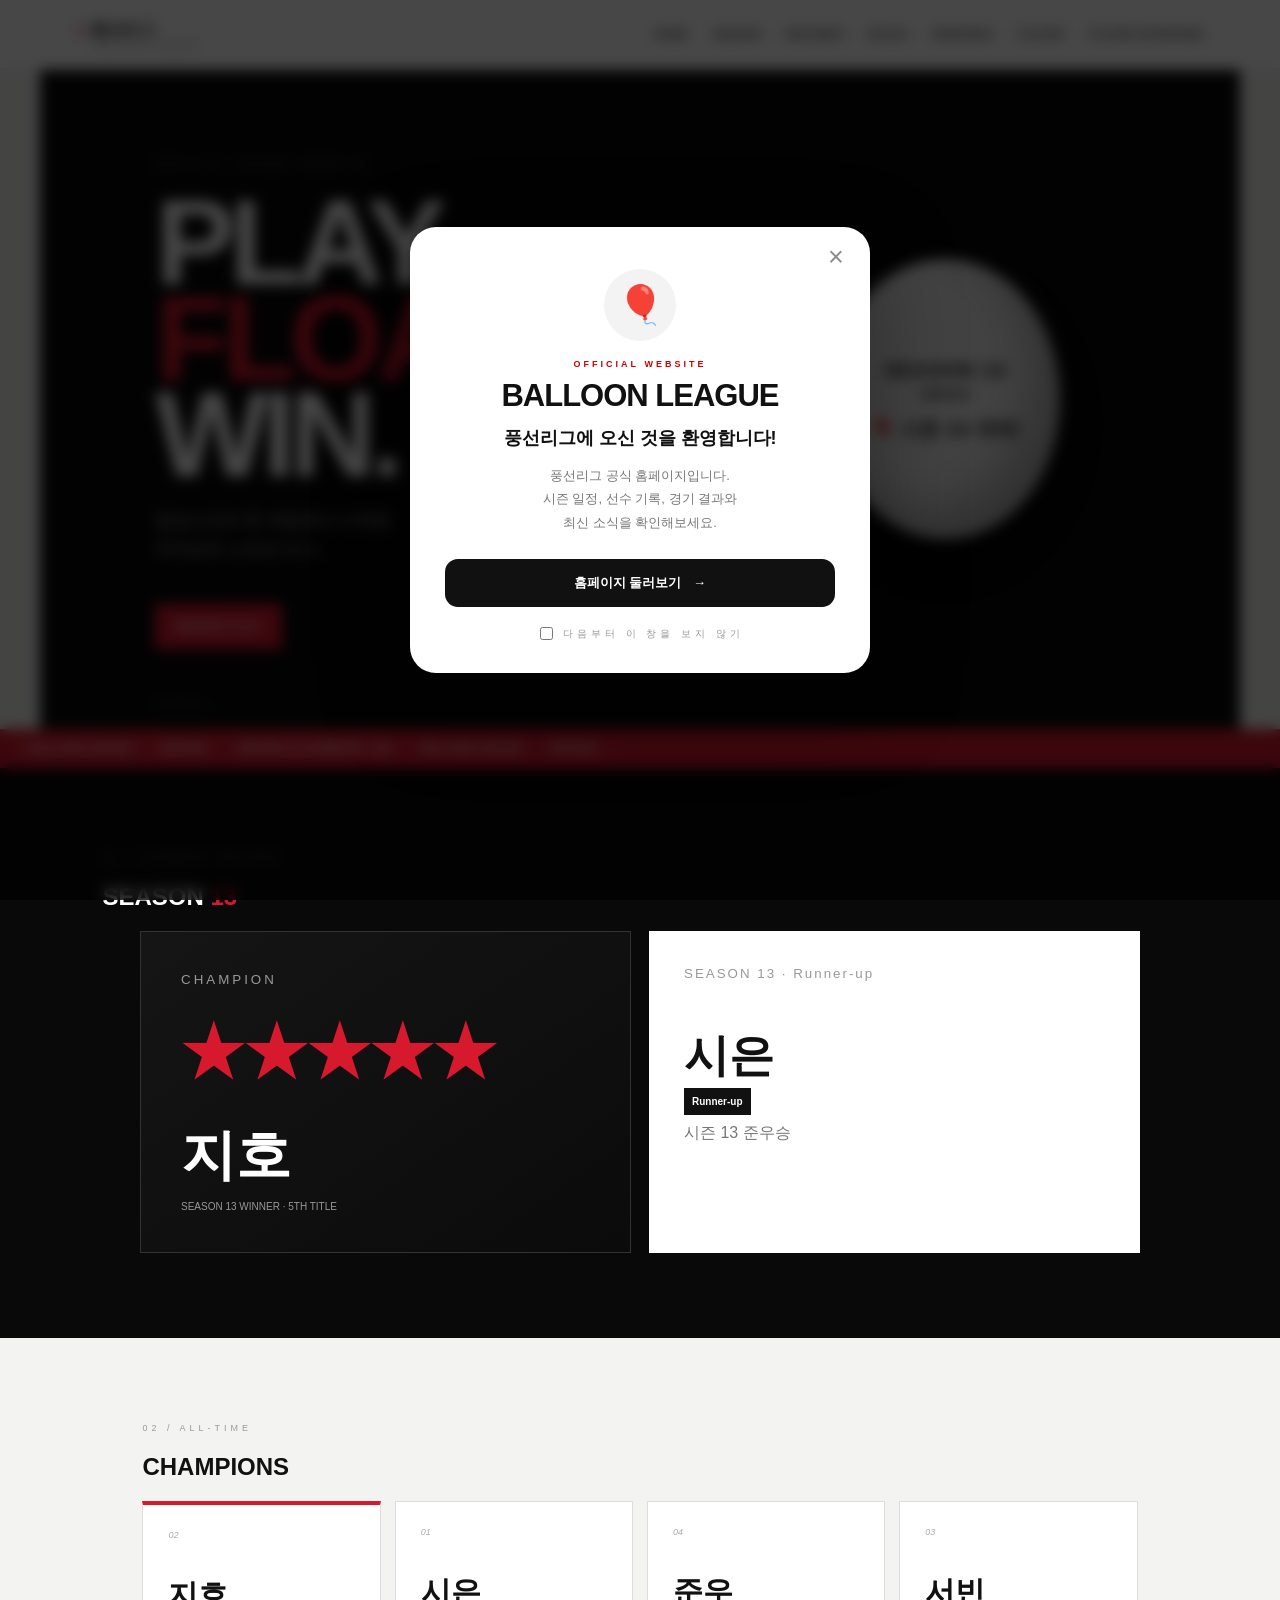
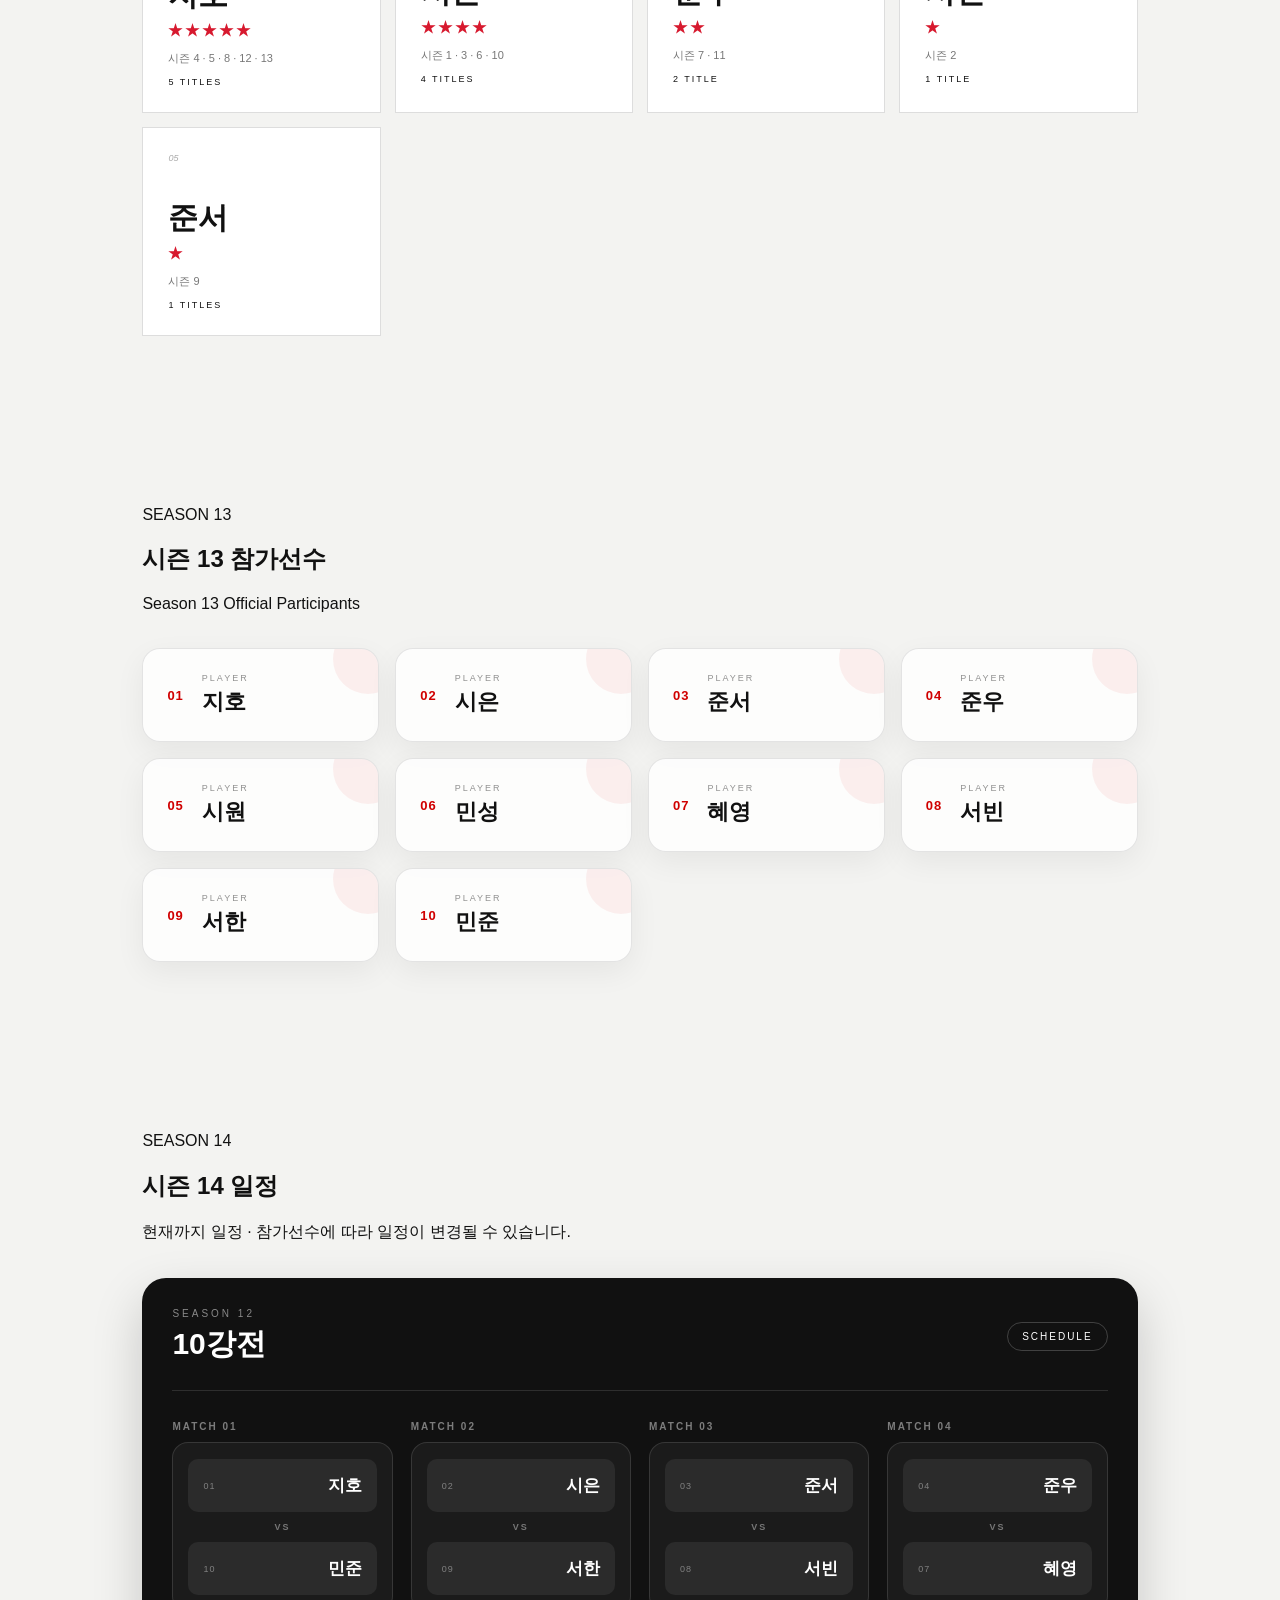
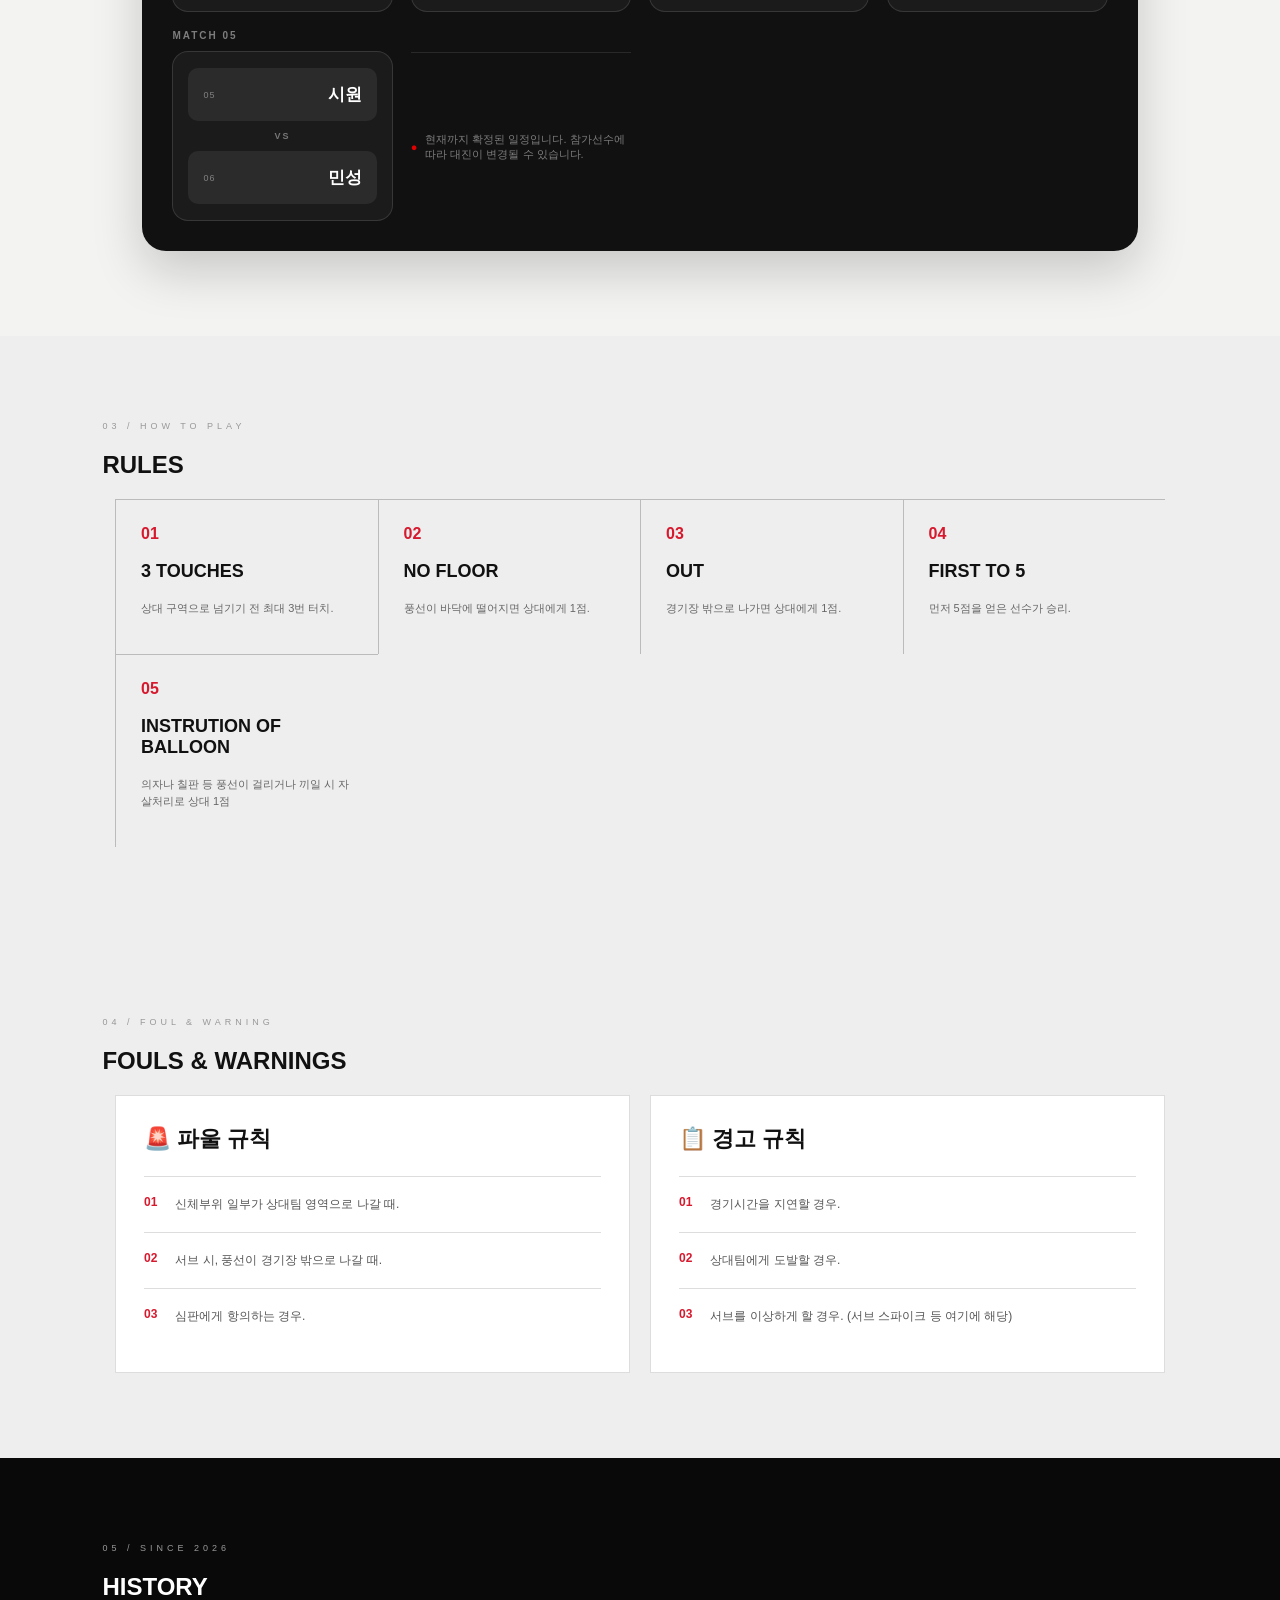
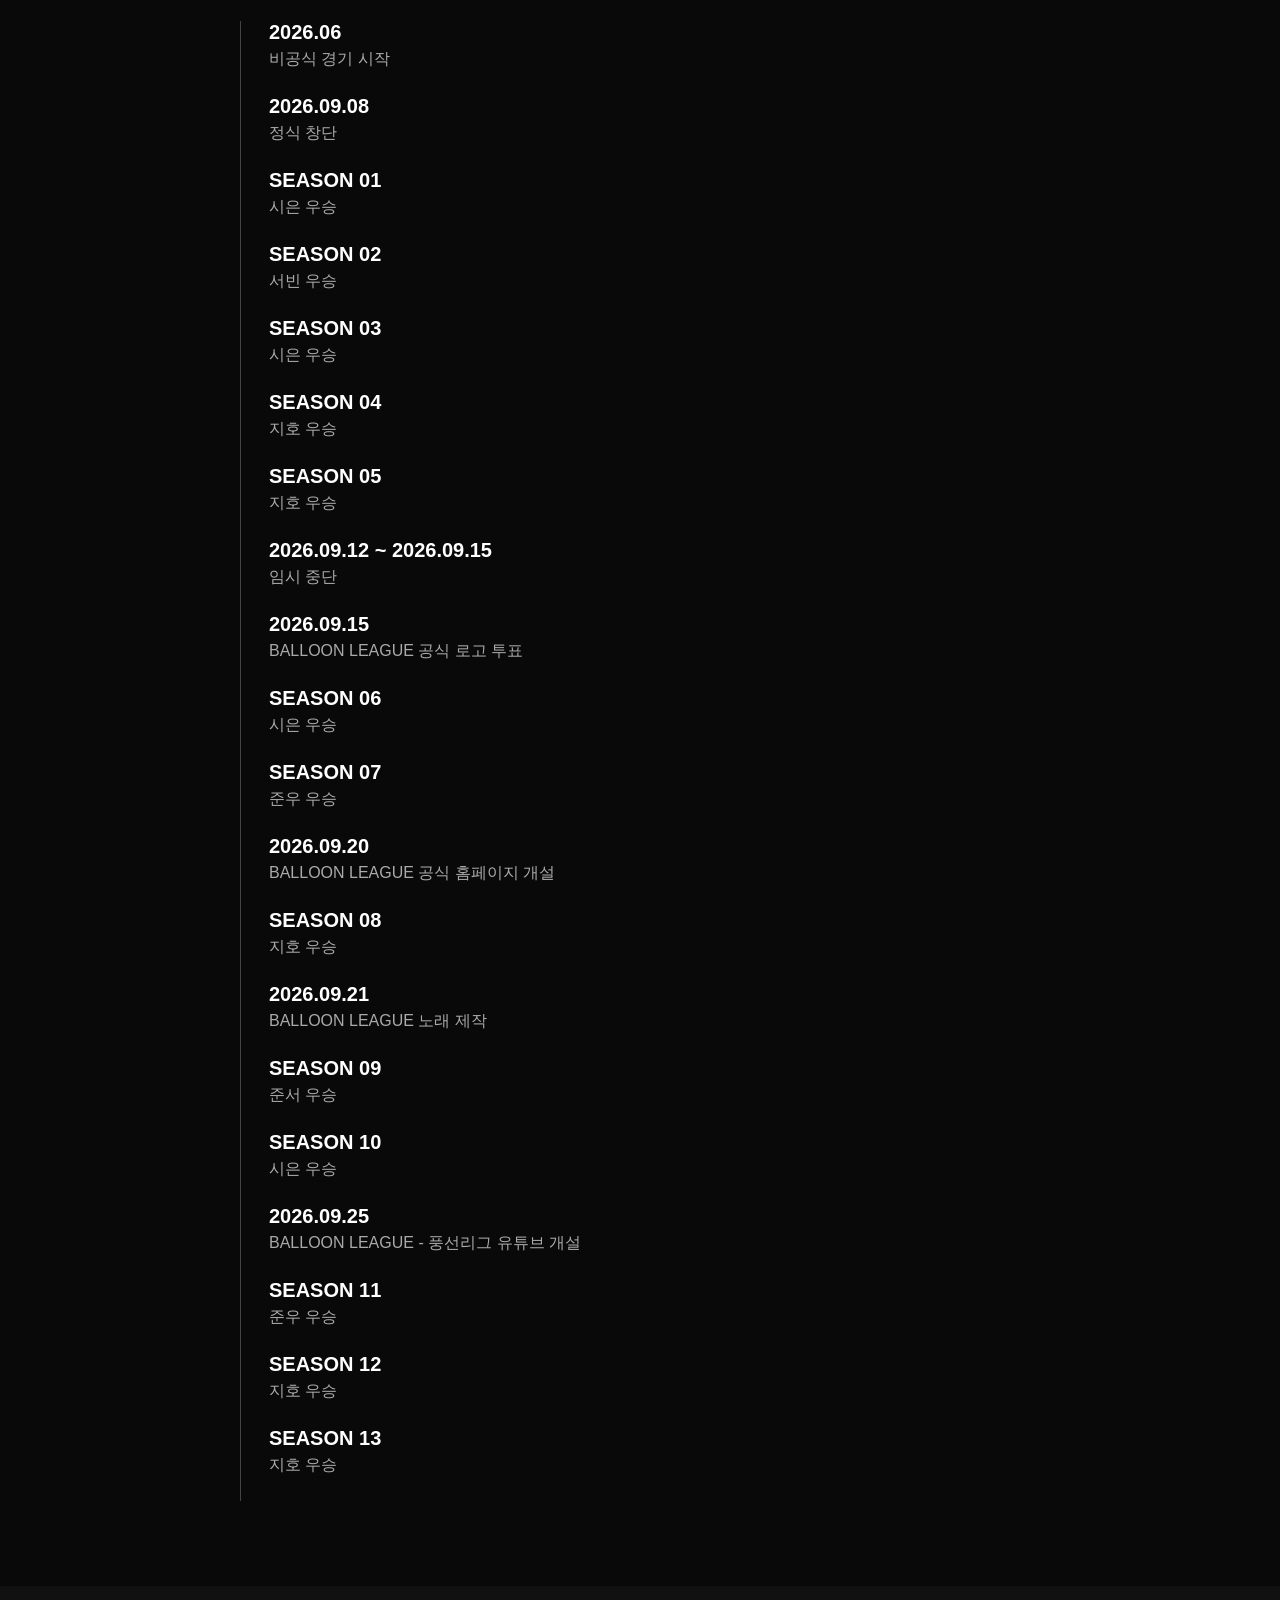
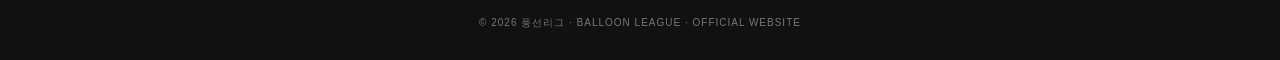
==== index.html @ 09ef3838 "Update index.html" ====
<head>
  <meta charset="UTF-8">
  <meta name="viewport" content="width=device-width, initial-scale=1.0">

  <meta name="naver-site-verification" content="e2d90608e07d0a82d29d5e76a262dde80e2beb39">

  <link rel="stylesheet" href="style.css">

  <title>풍선리그 | BALLOON LEAGUE</title>

  <style>/* =========================
   SEASON 12 COUNTDOWN
========================= */

.season8-main-balloon {
  display: flex;
  align-items: center;
  justify-content: center;
}

.season8-balloon-content {
  text-align: center;
  color: #111;
  line-height: 1.3;
  width: 100%;
  padding: 10px;
  box-sizing: border-box;
}

.season8-balloon-content strong {
  display: block;
  font-size: 20px;
  font-weight: 900;
  letter-spacing: 1px;
}

.season8-balloon-content span {
  display: block;
  font-size: 13px;
  font-weight: 700;
  margin-top: 4px;
}

#season8-countdown {
  margin-top: 12px;
  font-weight: 900;
  white-space: nowrap;
}

#season8-countdown b {
  font-size: 20px;
}

#season8-countdown small {
  font-size: 9px;
  margin-right: 3px;
}

.season8-main-balloon {
  width: 230px !important;
  height: 280px !important;
}

/* =========================
   HAMBURGER MENU
========================= */

#menu {
  display: block;
  border: none;
  background: none;
  font-size: 30px;
  cursor: pointer;
  z-index: 10001;
}

.mobile-menu {
  position: fixed;
  top: 0;
  right: -100%;
  width: 300px;
  height: 100vh;
  background: #111;
  color: #fff;
  z-index: 10000;
  padding: 80px 30px 30px;
  box-sizing: border-box;
  transition: right 0.35s ease;
  box-shadow: -10px 0 30px rgba(0,0,0,.25);
}

.mobile-menu.open {
  right: 0;
}

.mobile-menu a {
  display: block;
  color: white;
  text-decoration: none;
  font-size: 18px;
  font-weight: bold;
  padding: 18px 0;
  border-bottom: 1px solid #333;
}

#menuClose {
  position: absolute;
  top: 20px;
  right: 25px;
  border: none;
  background: none;
  color: white;
  font-size: 35px;
  cursor: pointer;
}

@media (min-width: 901px) {
  #menu {
    display: none;
  }

  .mobile-menu {
    display: none;
  }
}
</style>

</head>

<body>

<!-- BALLOON LEAGUE OFFICIAL INTRO MUSIC -->
<audio id="balloonIntroMusic" preload="auto">
  <source src="balloon-intro.mp3" type="audio/mpeg">
</audio>

<!-- INTRO -->
<div id="intro">
  <div class="introballoon">●</div>
  <b>풍선리그</b>
  <small>BALLOON LEAGUE</small>
  <i></i>
</div>


<!-- HEADER -->
<header>

  <a class="logo" href="#home">
    ● 풍선리그
    <small>BALLOON LEAGUE</small>
  </a>

  <nav>
    <a href="#home">HOME</a>
    <a href="#season">SEASON</a>
    <a href="#records">RECORDS</a>
    <a href="#rules">RULES</a>
    <a href="rankings.html">RANKINGS</a>
    <a href="player.html">PLAYER</a>
    <a href="interview.html">PLAYER INTERVIEW</a>
  </nav>

  <button id="menu" aria-label="메뉴 열기">☰</button>

</header>


<!-- HAMBURGER MENU -->
<div class="mobile-menu" id="mobileMenu">

  <button id="menuClose" aria-label="메뉴 닫기">×</button>

  <a href="#home">HOME</a>
  <a href="#season">SEASON 7</a>
  <a href="#records">RECORDS</a>

  <a href="rankings.html">🏆 역대 순위</a>
  <a href="player.html">PLAYER</a>
  <a href="interview.html">🎈 PLAYER INTERVIEW</a>
  <a href="#rules">RULES</a>
  <a href="#fouls">FOULS</a>
  <a href="#history">HISTORY</a>

</div>


<!-- HOME -->
<section id="home" class="hero">

  <div>

    <p>OFFICIAL LEAGUE WEBSITE</p>

    <h1>
      PLAY.<br>
      <em>FLOAT.</em><br>
      WIN.
    </h1>

    <h2>
      점심시간의 한 게임에서 시작된<br>
      우리만의 스포츠 리그.
    </h2>

    <a class="btn" href="#season">
      SEASON 13 보기
    </a>

  </div>


  <!-- 기존 풍선에 시즌 11 카운트다운 삽입 -->
  <div class="balloon season8-main-balloon">

    <div class="season8-balloon-content">

      <strong>SEASON 14</strong>

      <span>개막까지</span>

      <div id="season8-countdown">

        <b id="days">00</b>
        <small>일</small>

        <b id="hours">00</b>
        <small>시간</small>

        <b id="minutes">00</b>
        <small>분</small>

        <b id="seconds">00</b>
        <small>초</small>

      </div>

    </div>

  </div>


  <span class="scroll">
    SCROLL ↓
  </span>

</section>


<!-- TICKER -->
<div class="ticker">

  🎈 BALLOON LEAGUE　•　OFFICIAL　•　
  SEASON 13 CHAMPION: 지호　•　
  BALLOON LEAGUE　•　OFFICIAL　•

</div>


<!-- SEASON 13 -->
<section id="season" class="dark">

  <label>01 / CURRENT SEASON</label>

  <h2>
    SEASON <em>13</em>
  </h2>

  <div class="season">

    <div class="champ">

      <small>CHAMPION</small>

      <strong>★★★★★</strong>

      <b>지호</b>

      <span>
        SEASON 13 WINNER · 5TH TITLE
      </span>

    </div>


    <div class="match">

      <small>
        SEASON 13 · Runner-up
      </small>

      <b>시은</b>

      <strong>Runner-up</strong>

      <p>
        시즌 13 준우승
      </p>

    </div>

  </div>

</section>


<!-- RECORDS -->
<section id="records">

  <label>02 / ALL-TIME</label>

  <h2>CHAMPIONS</h2>

  <div class="cards">

  <article class="new">

      <i>02</i>

      <b>지호</b>

      <strong>★★★★★</strong>

      <p>
        시즌 4 · 5 · 8 · 12 · 13
      </p>

      <small>
        5 TITLES
      </small>

    </article>
    
    
    <article>

      <i>01</i>

      <b>시은</b>

      <strong>★★★★</strong>

      <p>
        시즌 1 · 3 · 6 · 10
      </p>

      <small>
        4 TITLES
      </small>

    </article>


    
    <article>

      <i>04</i>

      <b>준우</b>

      <strong>★★</strong>

      <p>
        시즌 7 · 11
      </p>

      <small>
        2 TITLE
      </small>

    </article>


    <article>

      <i>03</i>

      <b>서빈</b>

      <strong>★</strong>

      <p>
        시즌 2
      </p>

      <small>
        1 TITLE
      </small>

    </article>
    

    <article>

      <i>05</i>

      <b>준서</b>

      <strong>★</strong>

      <p>
        시즌 9
      </p>

      <small>
        1 TITLES
      </small>

    </article>     

  </div>

</section>


<!-- SEASON 13 PLAYERS -->
<section id="season8-players" class="section">

  <div class="section-head">

    <span>SEASON 13</span>

    <h2>
      시즌 13 참가선수
    </h2>

    <p>
      Season 13 Official Participants
    </p>

  </div>


  <div class="s7-player-grid">

    <div class="s7-player-card">
      <span>01</span>
      <div>
        <small>PLAYER</small>
        <strong>지호</strong>
      </div>
    </div>


    <div class="s7-player-card">
      <span>02</span>
      <div>
        <small>PLAYER</small>
        <strong>시은</strong>
      </div>
    </div>


    <div class="s7-player-card">
      <span>03</span>
      <div>
        <small>PLAYER</small>
        <strong>준서</strong>
      </div>
    </div>


    <div class="s7-player-card">
      <span>04</span>
      <div>
        <small>PLAYER</small>
        <strong>준우</strong>
      </div>
    </div>


    <div class="s7-player-card">
      <span>05</span>
      <div>
        <small>PLAYER</small>
        <strong>시원</strong>
      </div>
    </div>


    <div class="s7-player-card">
      <span>06</span>
      <div>
        <small>PLAYER</small>
        <strong>민성</strong>
      </div>
    </div>


    <div class="s7-player-card">
      <span>07</span>
      <div>
        <small>PLAYER</small>
        <strong>혜영</strong>
      </div>
    </div>


    <div class="s7-player-card">
      <span>08</span>
      <div>
        <small>PLAYER</small>
        <strong>서빈</strong>
      </div>
    </div>


       <div class="s7-player-card">
      <span>09</span>
      <div>
        <small>PLAYER</small>
        <strong>서한</strong>
      </div>
    </div> 


    <div class="s7-player-card">
      <span>10</span>
      <div>
        <small>PLAYER</small>
        <strong>민준</strong>
      </div>
    </div>


    
  </div>

</section>


<!-- SEASON 14 -->
<section id="season13" class="section season8-section">

  <div class="section-head">

    <span>SEASON 14</span>

    <h2>
      시즌 14 일정
    </h2>

    <p>
      현재까지 일정 · 참가선수에 따라 일정이 변경될 수 있습니다.
    </p>

  </div>


  <div class="tournament-box">

    <div class="tournament-header">

      <div>

        <small>SEASON 12</small>

        <h3>
          10강전
        </h3>

      </div>

      <div class="tournament-status">
        SCHEDULE
      </div>

    </div>


    <div class="bracket">


      <!-- MATCH 01 -->
      <div class="bracket-column">

        <div class="bracket-label">
          MATCH 01
        </div>

        <div class="bracket-match">

          <div class="bracket-player">
            <span>01</span>
            <strong>지호</strong>
          </div>

          <div class="bracket-vs">
            VS
          </div>

          <div class="bracket-player">
            <span>10</span>
            <strong>민준</strong>
          </div>

        </div>

      </div>


      <!-- MATCH 02 -->
      <div class="bracket-column">

        <div class="bracket-label">
          MATCH 02
        </div>

        <div class="bracket-match">

          <div class="bracket-player">
            <span>02</span>
            <strong>시은</strong>
          </div>

          <div class="bracket-vs">
            VS
          </div>

          <div class="bracket-player">
            <span>09</span>
            <strong>서한</strong>
          </div>

        </div>

      </div>


      <!-- MATCH 03 -->
      <div class="bracket-column">

        <div class="bracket-label">
          MATCH 03
        </div>

        <div class="bracket-match">

          <div class="bracket-player">
            <span>03</span>
            <strong>준서</strong>
          </div>

          <div class="bracket-vs">
            VS
          </div>

          <div class="bracket-player">
            <span>08</span></span>
            <strong>서빈</strong>
          </div>

        </div>

      </div>


      <!-- MATCH 04 -->
      <div class="bracket-column">

        <div class="bracket-label">
          MATCH 04
        </div>

        <div class="bracket-match">

          <div class="bracket-player">
            <span>04</span>
            <strong>준우</strong>
          </div>

          <div class="bracket-vs">
            VS
          </div>

          <div class="bracket-player">
            <span>07</span>
            <strong>혜영</strong>
          </div>

        </div>

      </div>

            <!-- MATCH 05 -->
      <div class="bracket-column">

        <div class="bracket-label">
          MATCH 05
        </div>

        <div class="bracket-match">

          <div class="bracket-player">
            <span>05</span>
            <strong>시원</strong>
          </div>

          <div class="bracket-vs">
            VS
          </div>

          <div class="bracket-player">
            <span>06</span>
            <strong>민성</strong>
          </div>

        </div>

      </div>


     

      <div class="schedule-note">

        <span>●</span>

        현재까지 확정된 일정입니다.
        참가선수에 따라 대진이 변경될 수 있습니다.

      </div>

    </div>

  </div>

</section>


<!-- RULES -->
<section id="rules" class="rules">

  <label>
    03 / HOW TO PLAY
  </label>

  <h2>
    RULES
  </h2>


  <div class="rulegrid">


    <article>

      <b>01</b>

      <h3>
        3 TOUCHES
      </h3>

      <p>
        상대 구역으로 넘기기 전 최대 3번 터치.
      </p>

    </article>


    <article>

      <b>02</b>

      <h3>
        NO FLOOR
      </h3>

      <p>
        풍선이 바닥에 떨어지면 상대에게 1점.
      </p>

    </article>


    <article>

      <b>03</b>

      <h3>
        OUT
      </h3>

      <p>
        경기장 밖으로 나가면 상대에게 1점.
      </p>

    </article>


    <article>

      <b>04</b>

      <h3>
        FIRST TO 5
      </h3>

      <p>
        먼저 5점을 얻은 선수가 승리.
      </p>

    </article>


    <article>

      <b>05</b>

      <h3>
        INSTRUTION OF BALLOON
      </h3>

      <p>
        의자나 칠판 등 풍선이 걸리거나 끼일 시 자살처리로 상대 1점 
      </p>

    </article>
    
  </div>

</section>


<!-- FOULS -->
<section id="fouls" class="rules">

  <label>
    04 / FOUL & WARNING
  </label>

  <h2>
    FOULS & WARNINGS
  </h2>


  <div class="fwgrid">


    <div>

      <h3>
        🚨 파울 규칙
      </h3>


      <article>

        <b>01</b>

        <p>
          신체부위 일부가 상대팀 영역으로 나갈 때.
        </p>

      </article>


      <article>

        <b>02</b>

        <p>
          서브 시, 풍선이 경기장 밖으로 나갈 때.
        </p>

      </article>


      <article>

        <b>03</b>

        <p>
          심판에게 항의하는 경우.
        </p>

      </article>

    </div>


    <div>

      <h3>
        📋 경고 규칙
      </h3>


      <article>

        <b>01</b>

        <p>
          경기시간을 지연할 경우.
        </p>

      </article>


      <article>

        <b>02</b>

        <p>
          상대팀에게 도발할 경우.
        </p>

      </article>


      <article>

        <b>03</b>

        <p>
          서브를 이상하게 할 경우.
          (서브 스파이크 등 여기에 해당)
        </p>

      </article>

    </div>

  </div>

</section>


<!-- HISTORY -->
<section id="history" class="dark">

  <label>
    05 / SINCE 2026
  </label>

  <h2>
    HISTORY
  </h2>


  <div class="timeline">


    <p>
      <b>2026.06</b>
      비공식 경기 시작
    </p>


    <p>
      <b>2026.09.08</b>
      정식 창단
    </p>


    <p>
      <b>SEASON 01</b>
      시은 우승
    </p>


    <p>
      <b>SEASON 02</b>
      서빈 우승
    </p>


    <p>
      <b>SEASON 03</b>
      시은 우승
    </p>


    <p>
      <b>SEASON 04</b>
      지호 우승
    </p>


    <p>
      <b>SEASON 05</b>
      지호 우승
    </p>


    <p>
      <b>2026.09.12 ~ 2026.09.15</b>
      임시 중단
    </p>


    <p>
      <b>2026.09.15</b>
      BALLOON LEAGUE 공식 로고 투표
    </p>

    <p>
      <b>SEASON 06</b>
      시은 우승
    </p>


    <p>
      <b>SEASON 07</b>
      준우 우승
    </p>


    <p>
      <b>2026.09.20</b>
      BALLOON LEAGUE 공식 홈페이지 개설
    </p>


    <p>
      <b>SEASON 08</b>
      지호 우승
    </p>


    <p>
      <b>2026.09.21</b>
      BALLOON LEAGUE 노래 제작
    </p>


    <p>
      <b>SEASON 09</b>
      준서 우승
    </p>


    <p>
      <b>SEASON 10</b>
      시은 우승
    </p>

    
    <p>
      <b>2026.09.25</b>
      BALLOON LEAGUE - 풍선리그 유튜브 개설
    </p>

    
    <p>
      <b>SEASON 11</b>
      준우 우승
    </p>

    
    <p>
      <b>SEASON 12</b>
      지호 우승
    </p>


    <p>
      <b>SEASON 13</b>
      지호 우승
    </p>
    
  </div>

</section>


<!-- WELCOME POPUP -->
<div id="welcomePopup" class="welcome-popup">

  <div class="welcome-overlay"></div>


  <div class="welcome-box">

    <button
      class="welcome-close"
      id="welcomeClose">
      ×
    </button>


    <div class="welcome-balloon">
      🎈
    </div>


    <div class="welcome-tag">
      OFFICIAL WEBSITE
    </div>


    <h2>
      BALLOON LEAGUE
    </h2>


    <h3>
      풍선리그에 오신 것을 환영합니다!
    </h3>


    <p>
      풍선리그 공식 홈페이지입니다.<br>
      시즌 일정, 선수 기록, 경기 결과와<br>
      최신 소식을 확인해보세요.
    </p>


    <button
      class="welcome-start"
      id="welcomeStart">

      홈페이지 둘러보기

      <span>→</span>

    </button>


    <label class="welcome-check">

      <input
        type="checkbox"
        id="dontShowAgain">

      다음부터 이 창을 보지 않기

    </label>

  </div>

</div>


<!-- FOOTER -->
<footer>

  © 2026 풍선리그 · BALLOON LEAGUE · OFFICIAL WEBSITE

</footer>


<script>

/* =========================
   SEASON 11 COUNTDOWN
========================= */

const season8Start =
  new Date("2026-10-06T13:10:00+09:00").getTime();


function updateSeason8Countdown() {

  const countdown =
    document.getElementById("season8-countdown");

  if (!countdown) return;


  const distance =
    season8Start - Date.now();


  if (distance <= 0) {

    countdown.innerHTML =
      "🎈 시즌 14 개막!";

    return;

  }


  const days =
    Math.floor(distance / 86400000);


  const hours =
    Math.floor(
      (distance % 86400000) / 3600000
    );


  const minutes =
    Math.floor(
      (distance % 3600000) / 60000
    );


  const seconds =
    Math.floor(
      (distance % 60000) / 1000
    );


  document.getElementById("days").textContent =
    String(days).padStart(2, "0");


  document.getElementById("hours").textContent =
    String(hours).padStart(2, "0");


  document.getElementById("minutes").textContent =
    String(minutes).padStart(2, "0");


  document.getElementById("seconds").textContent =
    String(seconds).padStart(2, "0");

}


updateSeason8Countdown();

setInterval(
  updateSeason8Countdown,
  1000
);


/* =========================
   INTRO
========================= */

window.addEventListener('load', () => {

  setTimeout(() => {

    document.body.classList.add('loaded');

  }, 800);

});


/* =========================
   HAMBURGER MENU
========================= */

const menu =
  document.getElementById('menu');

const mobileMenu =
  document.getElementById('mobileMenu');

const menuClose =
  document.getElementById('menuClose');


menu.addEventListener('click', () => {

  mobileMenu.classList.add('open');

});


menuClose.addEventListener('click', () => {

  mobileMenu.classList.remove('open');

});


document
  .querySelectorAll('.mobile-menu a')
  .forEach(link => {

    link.addEventListener('click', () => {

      mobileMenu.classList.remove('open');

    });

  });


/* =========================
   WELCOME POPUP
========================= */

document.addEventListener(
  "DOMContentLoaded",
  function () {

    const popup =
      document.getElementById(
        "welcomePopup"
      );

    const closeBtn =
      document.getElementById(
        "welcomeClose"
      );

    const startBtn =
      document.getElementById(
        "welcomeStart"
      );

    const checkbox =
      document.getElementById(
        "dontShowAgain"
      );


    if (
      localStorage.getItem(
        "balloonWelcomeClosed"
      ) === "true"
    ) {

      popup.classList.add("hidden");

    }


    function closeWelcome() {

      if (checkbox.checked) {

        localStorage.setItem(
          "balloonWelcomeClosed",
          "true"
        );

      }


      popup.classList.add("closing");


      setTimeout(function () {

        popup.classList.add("hidden");

      }, 350);

    }


    closeBtn.addEventListener(
      "click",
      closeWelcome
    );


    startBtn.addEventListener(
      "click",
      closeWelcome
    );


    document
      .querySelector(".welcome-overlay")
      .addEventListener(
        "click",
        closeWelcome
      );

  });


/* =========================
   BALLOON LEAGUE INTRO MUSIC
========================= */

const balloonIntroMusic =
  document.getElementById("balloonIntroMusic");

const welcomeStartMusic =
  document.getElementById("welcomeStart");

if (balloonIntroMusic && welcomeStartMusic) {

  welcomeStartMusic.addEventListener("click", () => {

    balloonIntroMusic.currentTime = 0;

    balloonIntroMusic.play().catch(() => {});

  });

}

</script>

</body>
</html>
---- style.css ----
*{
  box-sizing:border-box;
}

html{
  scroll-behavior:smooth;
}

body{
  margin:0;
  font-family:Arial,"Noto Sans KR",sans-serif;
  background:#f3f3f1;
  color:#111;
}


/* =========================================
   INTRO
========================================= */

#intro{
  position:fixed;
  inset:0;
  background:#09090a;
  color:#fff;
  z-index:99;
  display:grid;
  place-content:center;
  text-align:center;
  transition:.7s;
}

body.loaded #intro{
  opacity:0;
  visibility:hidden;
}

.introballoon{
  font-size:60px;
  color:#d7192e;
  animation:pulse 1s infinite;
}

#intro b{
  font-size:34px;
}

#intro small{
  letter-spacing:5px;
  color:#888;
}

#intro i{
  width:120px;
  height:2px;
  background:#d7192e;
  display:block;
  margin:25px auto;
  animation:load 1s infinite;
}

@keyframes pulse{
  50%{
    transform:scale(1.2);
  }
}

@keyframes load{
  from{
    transform:translateX(-50px);
  }
  to{
    transform:translateX(50px);
  }
}


/* =========================================
   HEADER
========================================= */

header{
  height:70px;
  position:sticky;
  top:0;
  z-index:20;
  background:rgba(255,255,255,.9);
  backdrop-filter:blur(12px);
  border-bottom:1px solid #ddd;
  display:flex;
  align-items:center;
  justify-content:space-between;
  padding:0 6%;
}

.logo{
  font-weight:900;
  color:#111;
  text-decoration:none;
}

.logo:first-letter{
  color:#d7192e;
}

.logo small{
  display:block;
  margin-left:18px;
  font-size:8px;
  letter-spacing:2px;
  color:#888;
}

nav{
  display:flex;
  gap:25px;
}

nav a{
  font-size:10px;
  font-weight:900;
  color:#222;
  text-decoration:none;
  letter-spacing:1px;
}

#menu{
  display:none;
  border:0;
  background:none;
  font-size:22px;
  cursor:pointer;
}


/* =========================================
   HERO
========================================= */

.hero{
  min-height:650px;
  background:#09090a;
  color:#fff;
  display:flex;
  align-items:center;
  padding:80px 9%;
  position:relative;
  overflow:hidden;
}

.hero>div:first-child{
  z-index:2;
}

.hero p,
label{
  font-size:9px;
  letter-spacing:4px;
  color:#999;
}

.hero h1{
  font-size:clamp(60px,10vw,120px);
  line-height:.8;
  letter-spacing:-6px;
  margin:25px 0;
}

.hero h1 em,
.dark em{
  font-style:normal;
  color:#d7192e;
}

.hero h2{
  font-size:17px;
  line-height:1.7;
  color:#aaa;
  font-weight:400;
}

.btn{
  display:inline-block;
  margin-top:25px;
  padding:15px 20px;
  background:#d7192e;
  color:#fff;
  text-decoration:none;
  font-weight:900;
  font-size:11px;
}


/* =========================================
   MAIN BALLOON
========================================= */

.balloon{
  position:absolute;
  right:15%;
  width:230px;
  height:280px;
  border-radius:50%;
  background:#eee;
  color:#111;
  display:grid;
  place-content:center;
  font-size:20px;
  box-shadow:
    inset -25px -25px 50px #aaa,
    0 25px 80px #000;
  animation:float 3s ease-in-out infinite;
  z-index:1;
}

@keyframes float{
  50%{
    transform:translateY(-25px) rotate(2deg);
  }
}


/* =========================================
   SEASON 8 COUNTDOWN
========================================= */

.season8-main-balloon{
  display:flex;
  align-items:center;
  justify-content:center;
}

.season8-balloon-content{
  width:100%;
  padding:10px;
  text-align:center;
  color:#111;
  line-height:1.3;
}

.season8-balloon-content strong{
  display:block;
  font-size:22px;
  font-weight:900;
  letter-spacing:1px;
}

.season8-balloon-content span{
  display:block;
  margin-top:4px;
  font-size:14px;
  font-weight:700;
}

#season8-countdown{
  margin-top:12px;
  font-weight:900;
  white-space:nowrap;
}

#season8-countdown b{
  font-size:21px;
}

#season8-countdown small{
  font-size:9px;
  margin-right:3px;
}


/* =========================================
   SCROLL
========================================= */

.scroll{
  position:absolute;
  bottom:20px;
  font-size:9px;
  letter-spacing:3px;
  color:#777;
}


/* =========================================
   TICKER
========================================= */

.ticker{
  white-space:nowrap;
  overflow:hidden;
  background:#d7192e;
  color:#fff;
  font-weight:900;
  font-size:11px;
  padding:12px;
  animation:marquee 18s linear infinite;
}

@keyframes marquee{
  50%{
    text-indent:-35%;
  }
}


/* =========================================
   SECTIONS
========================================= */

section{
  padding:85px 8%;
  max-width:1200px;
  margin:auto;
}

section.dark{
  max-width:none;
  background:#09090a;
  color:#fff;
}


/* =========================================
   SEASON
========================================= */

.season{
  display:grid;
  grid-template-columns:1fr 1fr;
  gap:18px;
  max-width:1000px;
  margin:auto;
}

.champ{
  padding:40px;
  border:1px solid #333;
  background:linear-gradient(145deg,#151516,#0b0b0c);
}

.champ small{
  display:block;
  color:#999;
  letter-spacing:3px;
}

.champ strong{
  display:block;
  color:#d7192e;
  font-size:70px;
  margin:25px 0;
}

.champ b{
  display:block;
  font-size:55px;
}

.champ span{
  display:block;
  color:#999;
  font-size:10px;
  margin-top:8px;
}

.match{
  background:#fff;
  color:#111;
  padding:35px;
}

.match small{
  color:#999;
  letter-spacing:2px;
}

.match b{
  display:block;
  font-size:45px;
  margin:45px 0 10px;
}

.match strong{
  background:#111;
  color:#fff;
  padding:8px;
  font-size:10px;
}

.match p{
  color:#777;
}


/* =========================================
   RECORDS
========================================= */

.cards{
  display:grid;
  grid-template-columns:repeat(4,1fr);
  gap:14px;
}

.cards article{
  background:#fff;
  border:1px solid #ddd;
  padding:25px;
  transition:.25s;
}

.cards article:hover{
  transform:translateY(-8px);
  box-shadow:0 15px 35px #0002;
}

.cards .new{
  border-top:4px solid #d7192e;
}

.cards i{
  display:block;
  color:#aaa;
  font-size:9px;
}

.cards b{
  display:block;
  font-size:30px;
  margin:35px 0 5px;
}

.cards strong{
  display:block;
  color:#d7192e;
  letter-spacing:3px;
}

.cards p{
  font-size:11px;
  color:#777;
}

.cards small{
  font-size:9px;
  letter-spacing:2px;
}


/* =========================================
   RULES
========================================= */

.rules{
  background:#eee;
  max-width:none;
}

.rulegrid{
  display:grid;
  grid-template-columns:repeat(4,1fr);
  max-width:1050px;
  margin:auto;
}

.rulegrid article{
  padding:25px;
  border-top:1px solid #bbb;
  border-left:1px solid #bbb;
}

.rulegrid b{
  color:#d7192e;
}

.rulegrid h3{
  font-size:18px;
}

.rulegrid p{
  font-size:11px;
  color:#666;
  line-height:1.6;
}


/* =========================================
   FOULS
========================================= */

.fwgrid{
  display:grid;
  grid-template-columns:1fr 1fr;
  gap:20px;
  max-width:1050px;
  margin:auto;
}

.fwgrid>div{
  background:#fff;
  border:1px solid #ddd;
  padding:28px;
}

.fwgrid h3{
  margin-top:0;
  font-size:22px;
}

.fwgrid article{
  display:flex;
  gap:18px;
  border-top:1px solid #ddd;
  padding:18px 0;
}

.fwgrid article b{
  color:#d7192e;
  font-size:12px;
}

.fwgrid article p{
  margin:0;
  font-size:12px;
  color:#555;
  line-height:1.6;
}


/* =========================================
   HISTORY
========================================= */

.timeline{
  max-width:800px;
  border-left:1px solid #444;
  margin:auto;
}

.timeline p{
  padding:0 0 25px 28px;
  margin:0;
  color:#aaa;
}

.timeline b{
  display:block;
  color:#fff;
  font-size:20px;
  margin-bottom:5px;
}


/* =========================================
   SEASON 7 PLAYERS
========================================= */

.s7-player-grid{
  display:grid;
  grid-template-columns:repeat(4,1fr);
  gap:16px;
  margin-top:35px;
}

.s7-player-card{
  position:relative;
  display:flex;
  align-items:center;
  gap:18px;
  padding:24px;
  border:1px solid rgba(0,0,0,.1);
  border-radius:18px;
  background:rgba(255,255,255,.8);
  box-shadow:0 10px 30px rgba(0,0,0,.06);
  transition:.3s ease;
  overflow:hidden;
}

.s7-player-card::after{
  content:"";
  position:absolute;
  width:70px;
  height:70px;
  right:-25px;
  top:-25px;
  border-radius:50%;
  background:rgba(220,0,0,.06);
}

.s7-player-card:hover{
  transform:translateY(-6px);
  box-shadow:0 18px 35px rgba(0,0,0,.1);
}

.s7-player-card>span{
  font-size:13px;
  font-weight:800;
  color:#d00000;
  letter-spacing:1px;
}

.s7-player-card small{
  display:block;
  margin-bottom:4px;
  font-size:9px;
  letter-spacing:2px;
  opacity:.45;
}

.s7-player-card strong{
  font-size:22px;
}


/* =========================================
   SEASON 8 TOURNAMENT
========================================= */

.season8-section{
  position:relative;
}

.tournament-box{
  margin-top:35px;
  padding:30px;
  border-radius:24px;
  background:#111;
  color:#fff;
  box-shadow:0 20px 50px rgba(0,0,0,.18);
}

.tournament-header{
  display:flex;
  align-items:center;
  justify-content:space-between;
  padding-bottom:25px;
  border-bottom:1px solid rgba(255,255,255,.12);
}

.tournament-header small{
  font-size:10px;
  letter-spacing:3px;
  opacity:.5;
}

.tournament-header h3{
  margin:5px 0 0;
  font-size:30px;
}

.tournament-status{
  padding:8px 14px;
  border:1px solid rgba(255,255,255,.2);
  border-radius:30px;
  font-size:10px;
  letter-spacing:2px;
}

.bracket{
  display:grid;
  grid-template-columns:repeat(4,1fr);
  gap:18px;
  margin-top:30px;
}

.bracket-column{
  position:relative;
}

.bracket-label{
  margin-bottom:10px;
  font-size:10px;
  font-weight:800;
  letter-spacing:2px;
  opacity:.45;
}

.bracket-match{
  min-height:170px;
  padding:15px;
  border:1px solid rgba(255,255,255,.12);
  border-radius:16px;
  background:rgba(255,255,255,.045);
  display:flex;
  flex-direction:column;
  justify-content:center;
  gap:10px;
}

.bracket-player{
  display:flex;
  align-items:center;
  justify-content:space-between;
  padding:15px;
  border-radius:10px;
  background:rgba(255,255,255,.07);
  transition:.25s ease;
}

.bracket-player:hover{
  background:rgba(255,255,255,.13);
}

.bracket-player span{
  font-size:9px;
  opacity:.4;
  letter-spacing:1px;
}

.bracket-player strong{
  font-size:17px;
}

.bracket-vs{
  text-align:center;
  font-size:9px;
  font-weight:800;
  letter-spacing:2px;
  opacity:.4;
}

.bye-arrow{
  text-align:center;
  font-size:20px;
  opacity:.5;
}

.bye-player{
  border:1px dashed rgba(255,255,255,.2);
}

.bye-player strong{
  color:#fff;
}

.bye-note{
  margin:12px 0 0;
  text-align:center;
  font-size:10px;
  line-height:1.5;
  color:rgba(255,255,255,.45);
}

.schedule-note{
  display:flex;
  align-items:center;
  gap:8px;
  margin-top:22px;
  padding-top:20px;
  border-top:1px solid rgba(255,255,255,.1);
  font-size:11px;
  color:rgba(255,255,255,.45);
}

.schedule-note span{
  color:#e00000;
}


/* =========================================
   FOOTER
========================================= */

footer{
  background:#111;
  color:#777;
  text-align:center;
  padding:30px;
  font-size:10px;
  letter-spacing:1px;
}


/* =========================================
   WELCOME POPUP
========================================= */

.welcome-popup{
  position:fixed;
  inset:0;
  z-index:99999;
  display:flex;
  align-items:center;
  justify-content:center;
  animation:welcomeFadeIn .45s ease;
}

.welcome-popup.hidden{
  display:none;
}

.welcome-popup.closing{
  animation:welcomeFadeOut .35s ease forwards;
}

.welcome-overlay{
  position:absolute;
  inset:0;
  background:rgba(0,0,0,.72);
  backdrop-filter:blur(7px);
}

.welcome-box{
  position:relative;
  z-index:2;
  width:min(460px,calc(100% - 36px));
  padding:42px 35px 30px;
  border-radius:26px;
  background:#fff;
  color:#111;
  text-align:center;
  box-shadow:0 30px 90px rgba(0,0,0,.35);
  animation:welcomeBoxIn .55s cubic-bezier(.2,.8,.2,1);
}

.welcome-close{
  position:absolute;
  top:14px;
  right:17px;
  width:34px;
  height:34px;
  border:0;
  background:transparent;
  font-size:27px;
  line-height:1;
  cursor:pointer;
  opacity:.45;
  transition:.2s;
}

.welcome-close:hover{
  opacity:1;
  transform:rotate(90deg);
}

.welcome-balloon{
  width:72px;
  height:72px;
  margin:0 auto 18px;
  display:flex;
  align-items:center;
  justify-content:center;
  border-radius:50%;
  background:#f3f3f3;
  font-size:38px;
  animation:balloonFloat 2.5s ease-in-out infinite;
}

.welcome-tag{
  display:inline-block;
  margin-bottom:9px;
  font-size:9px;
  font-weight:800;
  letter-spacing:3px;
  color:#d00000;
}

.welcome-box h2{
  margin:0;
  font-size:31px;
  font-weight:900;
  letter-spacing:-1px;
}

.welcome-box h3{
  margin:12px 0 14px;
  font-size:18px;
}

.welcome-box p{
  margin:0;
  color:#777;
  font-size:13px;
  line-height:1.8;
}

.welcome-start{
  width:100%;
  margin-top:25px;
  padding:15px 18px;
  border:0;
  border-radius:13px;
  background:#111;
  color:#fff;
  font-size:13px;
  font-weight:800;
  cursor:pointer;
  transition:.25s ease;
}

.welcome-start span{
  margin-left:8px;
  transition:.25s ease;
}

.welcome-start:hover{
  transform:translateY(-3px);
  background:#d00000;
  box-shadow:0 10px 25px rgba(208,0,0,.25);
}

.welcome-start:hover span{
  margin-left:14px;
}

.welcome-check{
  display:flex;
  justify-content:center;
  align-items:center;
  gap:7px;
  margin-top:17px;
  color:#999;
  font-size:10px;
  cursor:pointer;
}

.welcome-check input{
  accent-color:#111;
}


/* =========================================
   ANIMATIONS
========================================= */

@keyframes welcomeFadeIn{
  from{
    opacity:0;
  }
  to{
    opacity:1;
  }
}

@keyframes welcomeFadeOut{
  from{
    opacity:1;
  }
  to{
    opacity:0;
  }
}

@keyframes welcomeBoxIn{
  from{
    opacity:0;
    transform:translateY(35px) scale(.94);
  }
  to{
    opacity:1;
    transform:translateY(0) scale(1);
  }
}

@keyframes balloonFloat{
  0%,100%{
    transform:translateY(0);
  }

  50%{
    transform:translateY(-8px);
  }
}


/* =========================================
   HAMBURGER
========================================= */

.hamburger{
  width:44px;
  height:44px;
  border:0;
  background:transparent;
  display:none;
  flex-direction:column;
  justify-content:center;
  align-items:center;
  gap:5px;
  cursor:pointer;
  position:relative;
  z-index:10001;
}

.hamburger span{
  display:block;
  width:23px;
  height:2px;
  background:#111;
  transition:.3s ease;
}

.hamburger.active span:nth-child(1){
  transform:translateY(7px) rotate(45deg);
}

.hamburger.active span:nth-child(2){
  opacity:0;
}

.hamburger.active span:nth-child(3){
  transform:translateY(-7px) rotate(-45deg);
}

.mobile-menu{
  position:fixed;
  top:0;
  right:-100%;
  width:min(340px,85%);
  height:100vh;
  background:#fff;
  z-index:10000;
  padding:100px 30px 30px;
  box-shadow:-15px 0 40px rgba(0,0,0,.12);
  display:flex;
  flex-direction:column;
  gap:5px;
  transition:right .4s cubic-bezier(.2,.8,.2,1);
}

.mobile-menu.active{
  right:0;
}

.mobile-menu a{
  padding:18px 12px;
  color:#111;
  text-decoration:none;
  font-size:15px;
  font-weight:800;
  border-bottom:1px solid #eee;
  transition:.2s;
}

.mobile-menu a:hover{
  color:#d00000;
  padding-left:20px;
}


/* =========================================
   TABLET
========================================= */

@media (max-width:900px){

  .hamburger{
    display:flex;
  }

  nav{
    display:none;
  }

  .hero{
    min-height:600px;
  }

  .s7-player-grid{
    grid-template-columns:repeat(2,1fr);
  }

  .bracket{
    grid-template-columns:repeat(2,1fr);
  }

  .fwgrid{
    grid-template-columns:1fr;
  }

  .tournament-box{
    padding:20px;
  }

  .bracket{
    display:flex;
    flex-direction:column;
    gap:12px;
    margin-top:20px;
  }

  .bracket-column{
    width:100%;
  }

  .bracket-label{
    margin-bottom:6px;
    font-size:8px;
  }

  .bracket-match{
    min-height:auto;
    padding:10px;
    gap:6px;
    border-radius:13px;
  }

  .bracket-player{
    padding:13px;
    border-radius:9px;
  }

  .bracket-player strong{
    font-size:16px;
  }

  .bracket-player span{
    font-size:8px;
  }

  .bracket-vs{
    font-size:8px;
  }

  .bye-arrow{
    font-size:17px;
  }

  .bye-note{
    font-size:9px;
    margin-top:8px;
  }

  .schedule-note{
    align-items:flex-start;
    font-size:9px;
    line-height:1.5;
    margin-top:16px;
    padding-top:15px;
  }

  section{
    padding-left:18px;
    padding-right:18px;
  }

}


/* =========================================
   MOBILE
========================================= */

@media (max-width:600px){

  .balloon{
    width:190px;
    height:235px;
    right:18px;
    opacity:1;
    z-index:1;
  }

  .season8-main-balloon{
    width:190px;
    height:235px;
  }

  .season8-balloon-content{
    padding:8px;
  }

  .season8-balloon-content strong{
    font-size:18px;
  }

  .season8-balloon-content span{
    font-size:12px;
  }

  #season8-countdown{
    margin-top:10px;
  }

  #season8-countdown b{
    font-size:17px;
  }

  #season8-countdown small{
    font-size:8px;
    margin-right:2px;
  }


  /* 모바일 선수 목록 */

  .s7-player-grid{
    grid-template-columns:1fr 1fr;
    gap:10px;
    margin-top:25px;
  }

  .s7-player-card{
    min-height:95px;
    padding:17px;
    gap:10px;
    border-radius:14px;
  }

  .s7-player-card>span{
    font-size:10px;
  }

  .s7-player-card small{
    font-size:7px;
    letter-spacing:1.5px;
  }

  .s7-player-card strong{
    font-size:18px;
  }


  /* 팝업 */

  .welcome-box{
    width:calc(100% - 28px);
    padding:35px 22px 25px;
    border-radius:22px;
  }

  .welcome-balloon{
    width:62px;
    height:62px;
    font-size:32px;
  }

  .welcome-box h2{
    font-size:26px;
  }

  .welcome-box h3{
    font-size:16px;
  }

  .welcome-box p{
    font-size:12px;
  }

}


/* =========================================
   SMALL PHONE
========================================= */

@media (max-width:480px){

  .hero{
    padding-left:6%;
    padding-right:6%;
  }

  .hero h1{
    letter-spacing:-4px;
  }

  .season,
  .cards,
  .rulegrid{
    grid-template-columns:1fr;
  }

  .s7-player-grid{
    grid-template-columns:1fr 1fr;
    gap:8px;
  }

  .s7-player-card{
    min-height:82px;
    padding:13px;
    gap:8px;
  }

  .s7-player-card strong{
    font-size:16px;
  }

  .s7-player-card small{
    font-size:6px;
  }

  .tournament-box{
    padding:14px;
  }

  .tournament-header h3{
    font-size:21px;
  }

  .bracket-player{
    padding:12px;
  }

  .bracket-player strong{
    font-size:15px;
  }

  .balloon,
  .season8-main-balloon{
    width:170px;
    height:210px;
    right:12px;
  }

  .season8-balloon-content strong{
    font-size:16px;
  }

  #season8-countdown b{
    font-size:15px;
  }

  #season8-countdown small{
    font-size:7px;
  }

}


/* =========================================
   VERY SMALL PHONE
========================================= */

@media (max-width:360px){

  .s7-player-grid{
    grid-template-columns:1fr;
  }

  .s7-player-card{
    min-height:70px;
  }

  .s7-player-card strong{
    font-size:17px;
  }

  .balloon,
  .season8-main-balloon{
    width:155px;
    height:195px;
    right:8px;
  }

  .season8-balloon-content strong{
    font-size:15px;
  }

  #season8-countdown b{
    font-size:14px;
  }

}


/* =========================================
   BALLOON LEAGUE
   20 DAYS SPECIAL
========================================= */

.twenty-days-special{
  width:100%;
  max-width:1100px;
  margin:0 auto 40px;
  padding:30px 20px;
  box-sizing:border-box;
  text-align:center;
  background:#fff;
  border-radius:24px;
  overflow:hidden;
}

.twenty-days-special img{
  display:block;
  width:min(650px,90%);
  height:auto;
  margin:0 auto 10px;
}

.twenty-days-title{
  font-size:clamp(42px,8vw,90px);
  font-weight:900;
  letter-spacing:-3px;
  line-height:1;
}

.twenty-days-subtitle{
  margin-top:12px;
  font-size:clamp(13px,2vw,20px);
  font-weight:700;
  letter-spacing:2px;
  margin:0 auto;
}

.twenty-days-countdown{
  margin-top:20px;
}

#twentyDaysCountdown{
  display:inline-block;
  padding:10px 24px;
  border-radius:999px;
  background:#111;
  color:#fff;
  font-size:36px;
  margin-top:15px;
  font-weight:900;
  letter-spacing:-1px;
}

.twenty-days-text p{
  margin-top:12px;
  font-size:15px;
}

.twenty-days-special p{
  margin:8px 0 0;
  font-size:14px;
  font-weight:600;
  color:#777;
}
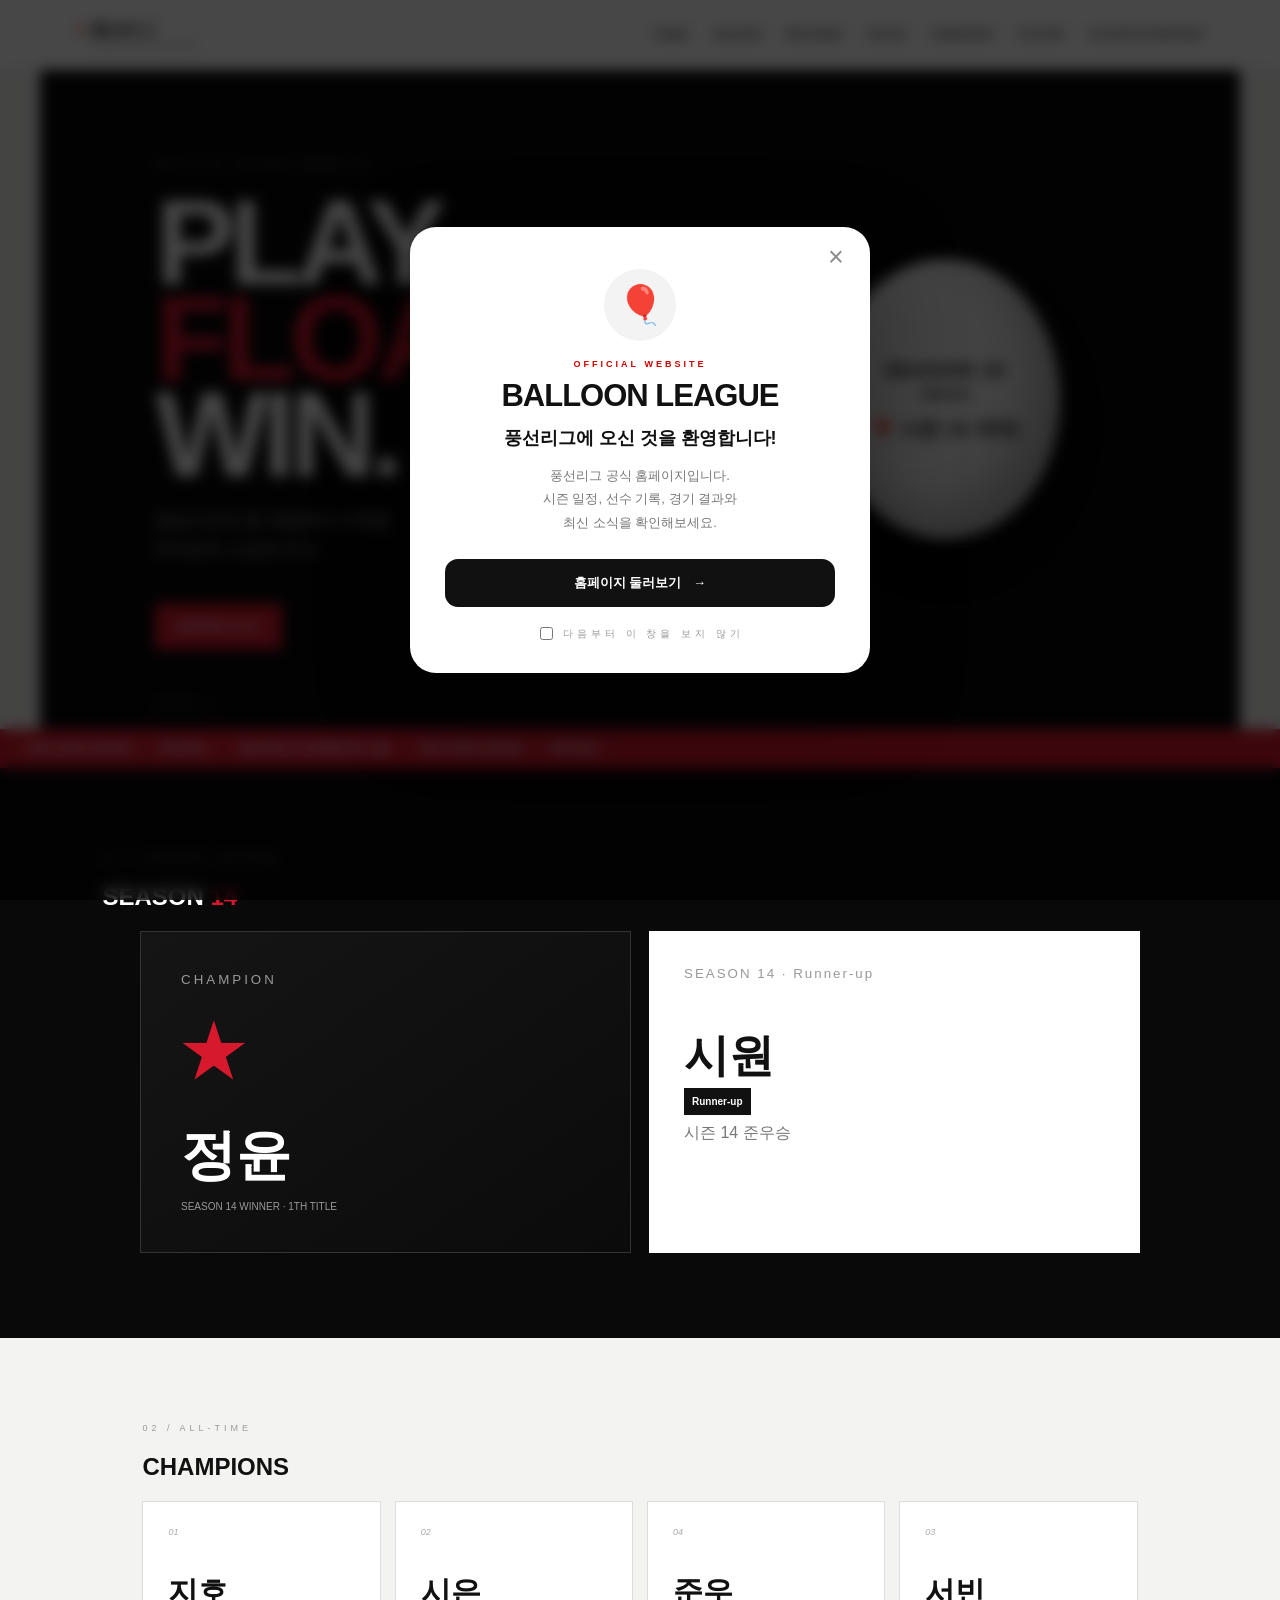
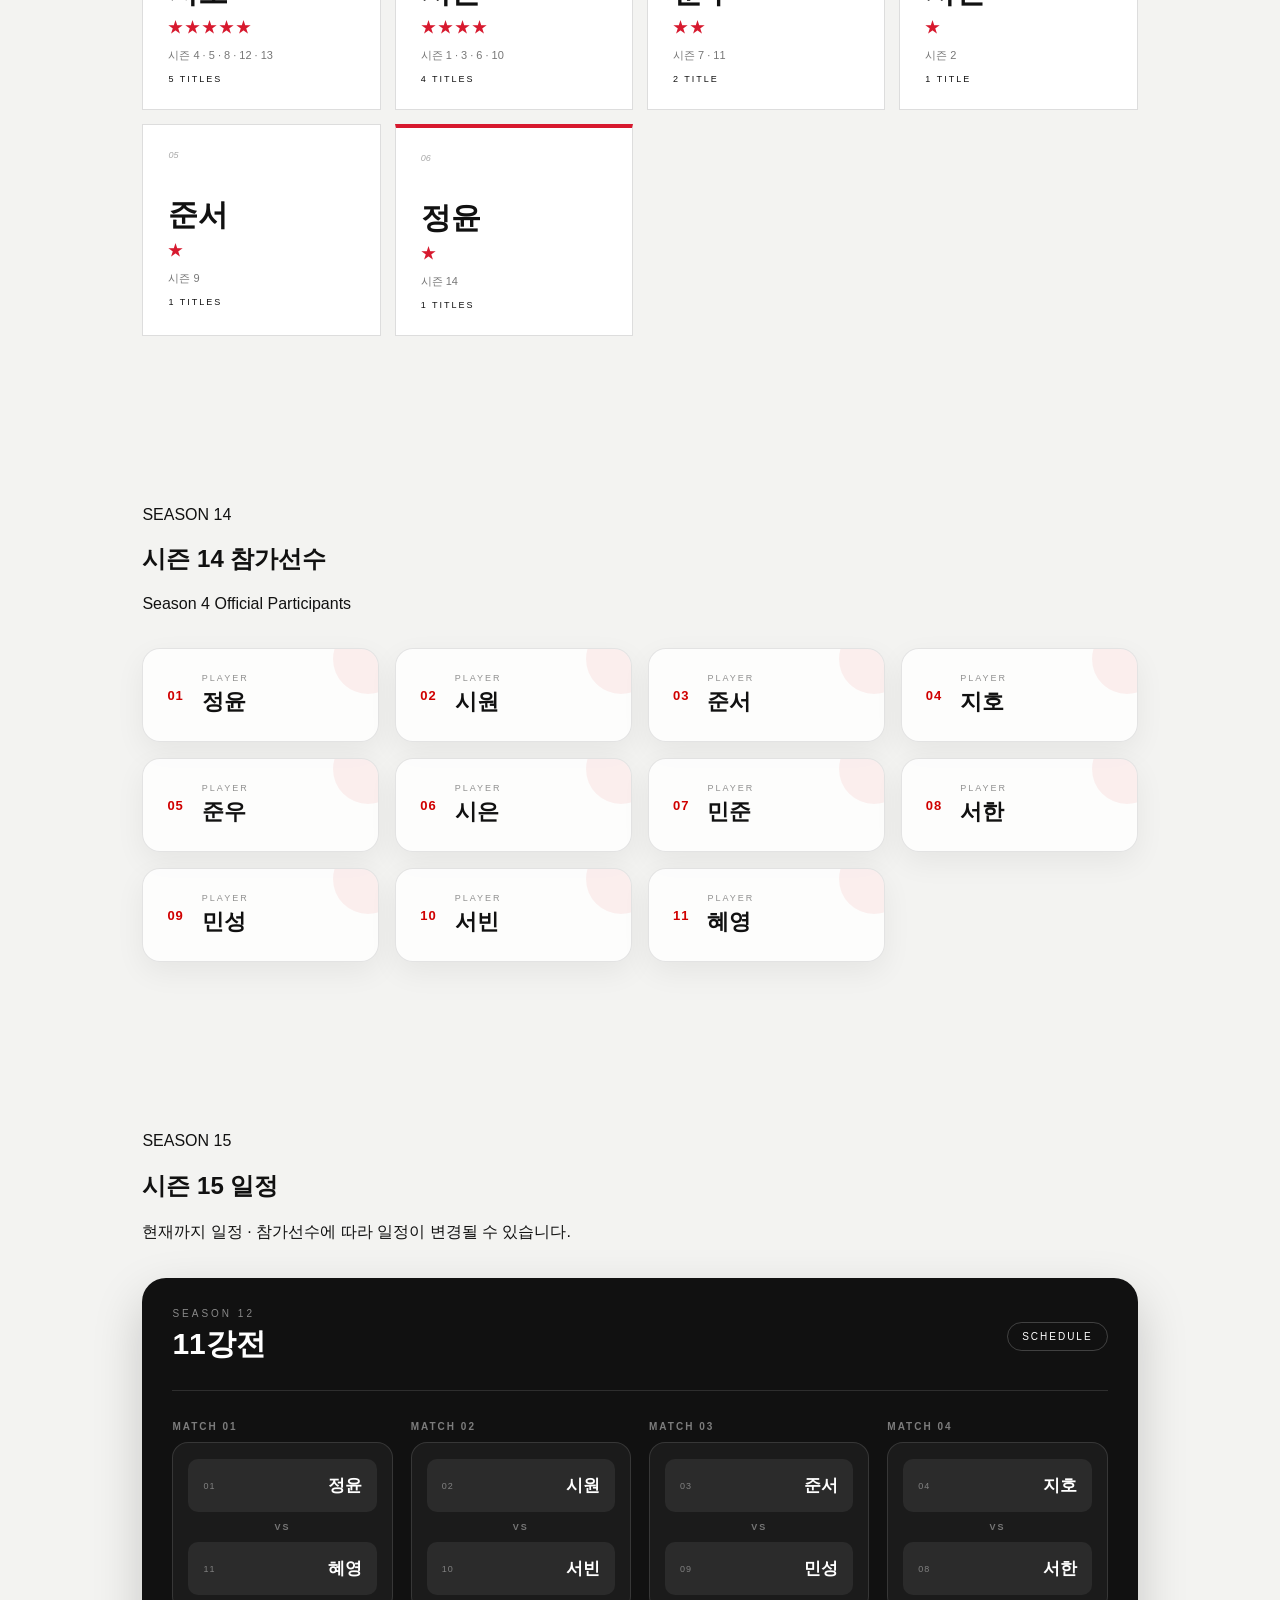
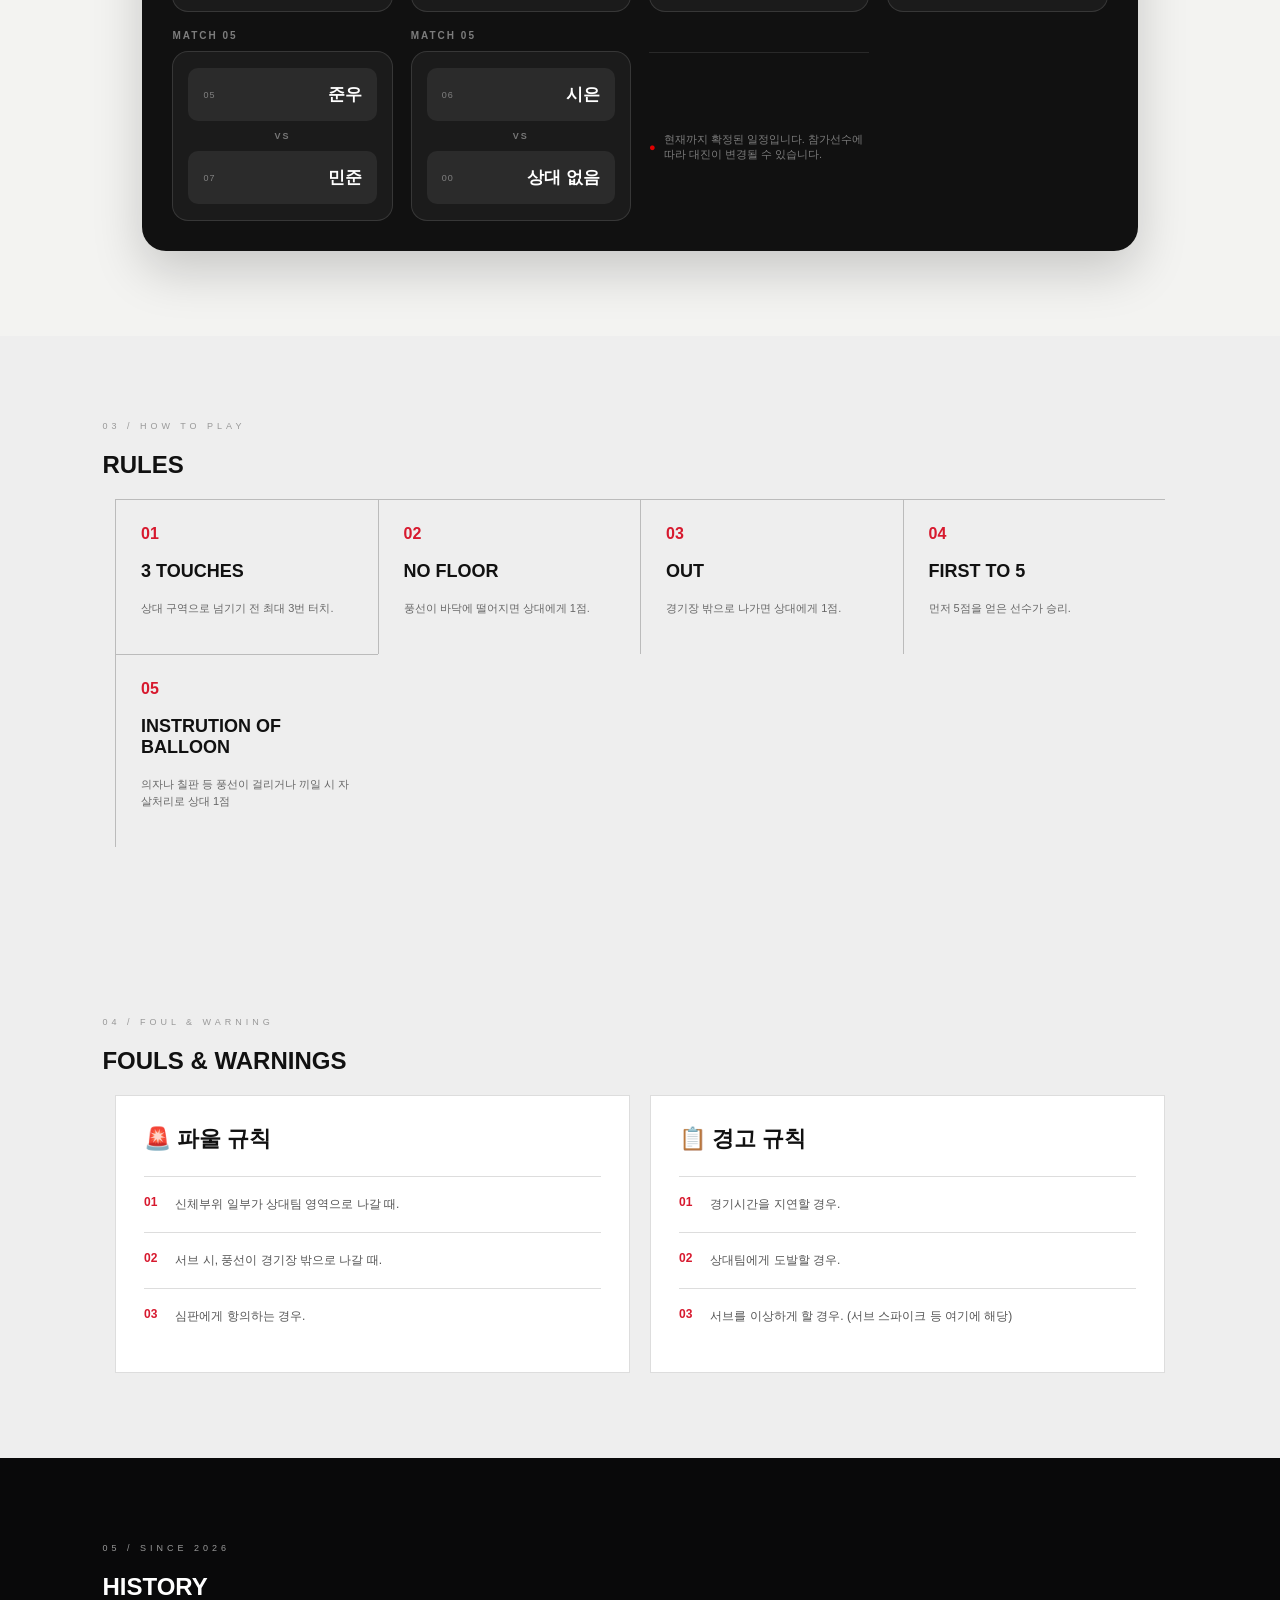
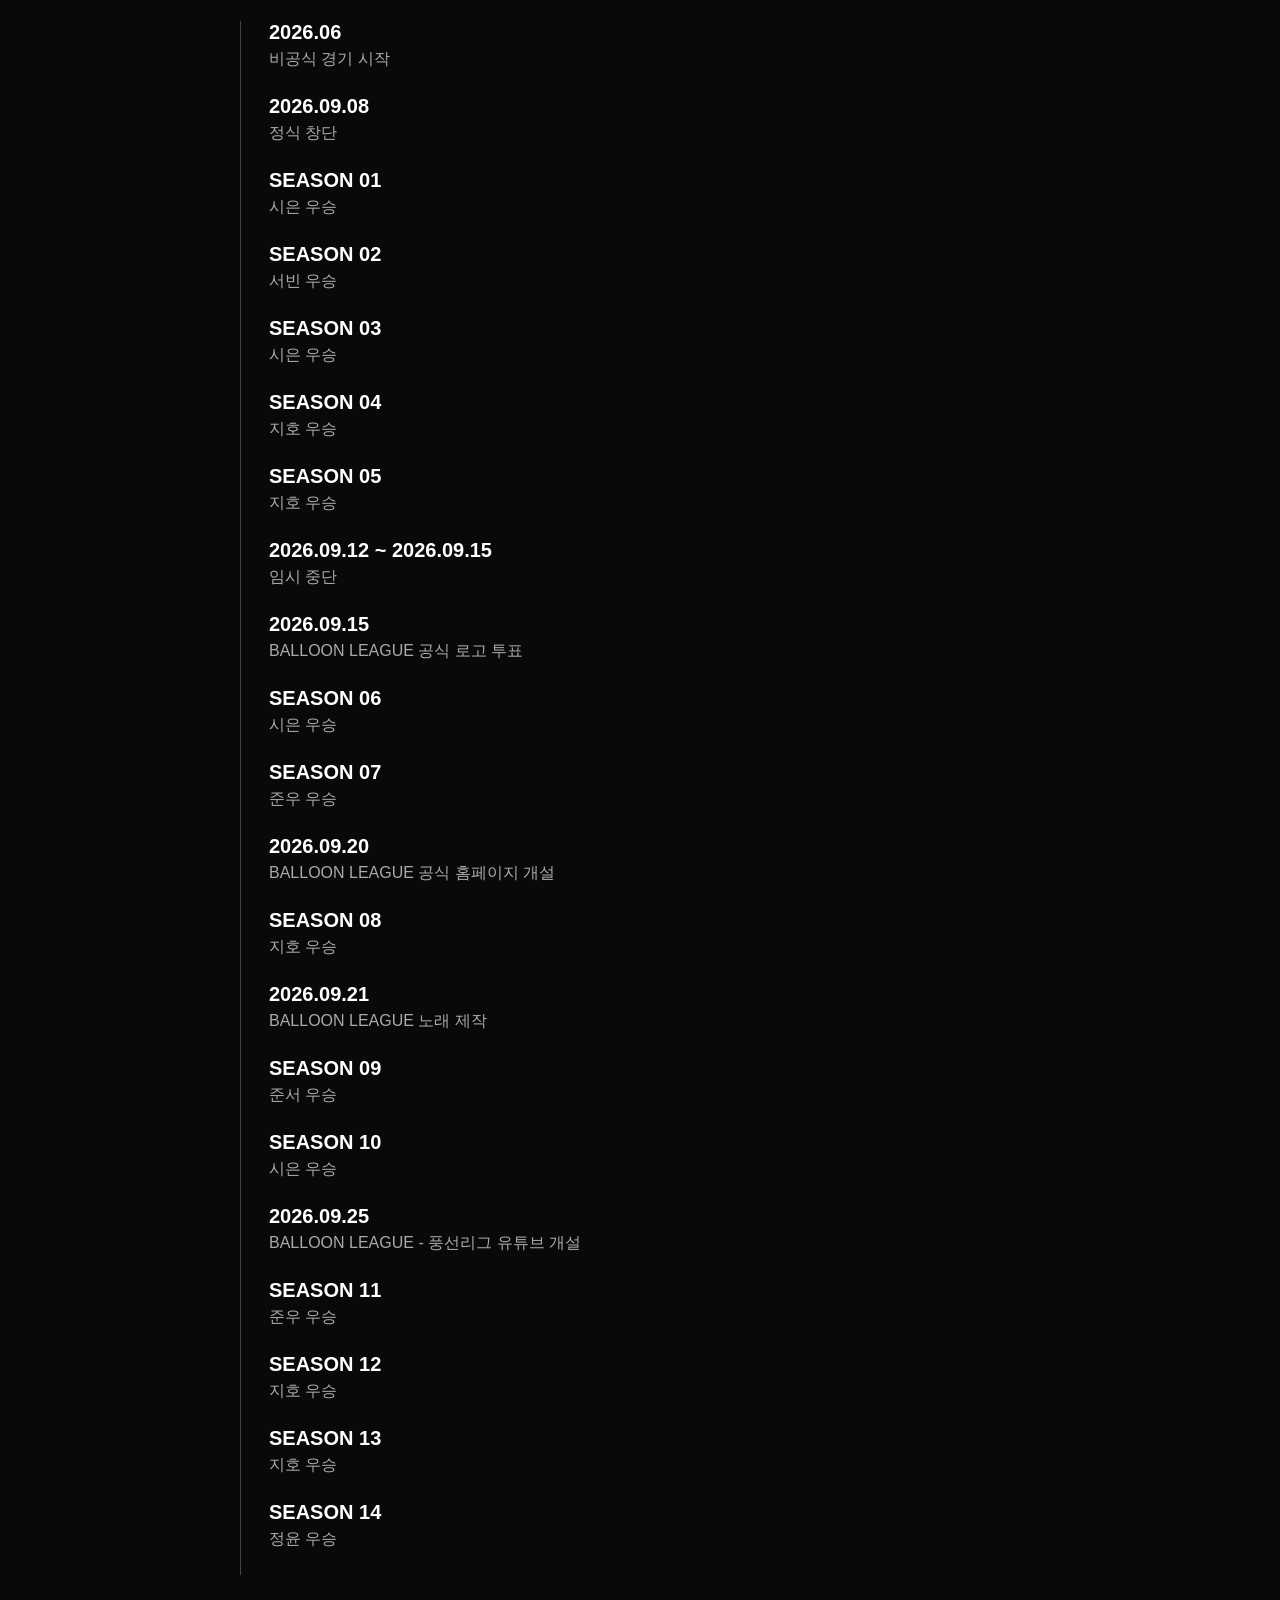
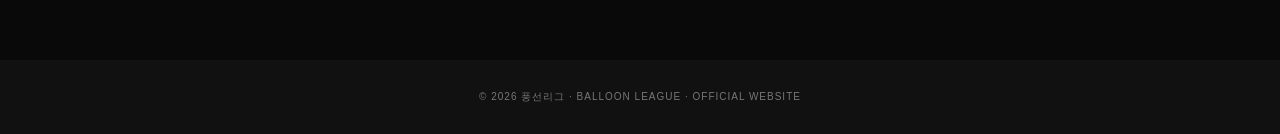
==== commit 5015586a: "Update index.html" ====
--- a/index.html
+++ b/index.html
@@ -204,7 +204,7 @@
     </h2>
 
     <a class="btn" href="#season">
-      SEASON 13 보기
+      SEASON 14 보기
     </a>
 
   </div>
@@ -215,7 +215,7 @@
 
     <div class="season8-balloon-content">
 
-      <strong>SEASON 14</strong>
+      <strong>SEASON 15</strong>
 
       <span>개막까지</span>
 
@@ -251,19 +251,19 @@
 <div class="ticker">
 
   🎈 BALLOON LEAGUE　•　OFFICIAL　•　
-  SEASON 13 CHAMPION: 지호　•　
+  SEASON 14 CHAMPION: 정윤　•　
   BALLOON LEAGUE　•　OFFICIAL　•
 
 </div>
 
 
-<!-- SEASON 13 -->
+<!-- SEASON 14 -->
 <section id="season" class="dark">
 
   <label>01 / CURRENT SEASON</label>
 
   <h2>
-    SEASON <em>13</em>
+    SEASON <em>14</em>
   </h2>
 
   <div class="season">
@@ -272,12 +272,12 @@
 
       <small>CHAMPION</small>
 
-      <strong>★★★★★</strong>
-
-      <b>지호</b>
+      <strong>★</strong>
+
+      <b>정윤</b>
 
       <span>
-        SEASON 13 WINNER · 5TH TITLE
+        SEASON 14 WINNER · 1TH TITLE
       </span>
 
     </div>
@@ -286,15 +286,15 @@
     <div class="match">
 
       <small>
-        SEASON 13 · Runner-up
+        SEASON 14 · Runner-up
       </small>
 
-      <b>시은</b>
+      <b>시원</b>
 
       <strong>Runner-up</strong>
 
       <p>
-        시즌 13 준우승
+        시즌 14 준우승
       </p>
 
     </div>
@@ -313,9 +313,9 @@
 
   <div class="cards">
 
-  <article class="new">
-
-      <i>02</i>
+  <article class>
+
+      <i>01</i>
 
       <b>지호</b>
 
@@ -334,7 +334,7 @@
     
     <article>
 
-      <i>01</i>
+      <i>02</i>
 
       <b>시은</b>
 
@@ -408,24 +408,44 @@
 
     </article>     
 
+
+   <article class="new">
+
+      <i>06</i>
+
+      <b>정윤</b>
+
+      <strong>★</strong>
+
+      <p>
+        시즌 14
+      </p>
+
+      <small>
+        1 TITLES
+      </small>
+
+    </article>     
+    
+
   </div>
 
 </section>
 
 
-<!-- SEASON 13 PLAYERS -->
+<!-- SEASON 14 PLAYERS -->
 <section id="season8-players" class="section">
 
   <div class="section-head">
 
-    <span>SEASON 13</span>
+    <span>SEASON 14</span>
 
     <h2>
-      시즌 13 참가선수
+      시즌 14 참가선수
     </h2>
 
     <p>
-      Season 13 Official Participants
+      Season 4 Official Participants
     </p>
 
   </div>
@@ -437,7 +457,7 @@
       <span>01</span>
       <div>
         <small>PLAYER</small>
-        <strong>지호</strong>
+        <strong>정윤</strong>
       </div>
     </div>
 
@@ -446,7 +466,7 @@
       <span>02</span>
       <div>
         <small>PLAYER</small>
-        <strong>시은</strong>
+        <strong>시원</strong>
       </div>
     </div>
 
@@ -464,7 +484,7 @@
       <span>04</span>
       <div>
         <small>PLAYER</small>
-        <strong>준우</strong>
+        <strong>지호</strong>
       </div>
     </div>
 
@@ -473,7 +493,7 @@
       <span>05</span>
       <div>
         <small>PLAYER</small>
-        <strong>시원</strong>
+        <strong>준우</strong>
       </div>
     </div>
 
@@ -482,7 +502,7 @@
       <span>06</span>
       <div>
         <small>PLAYER</small>
-        <strong>민성</strong>
+        <strong>시은</strong>
       </div>
     </div>
 
@@ -491,7 +511,7 @@
       <span>07</span>
       <div>
         <small>PLAYER</small>
-        <strong>혜영</strong>
+        <strong>민준</strong>
       </div>
     </div>
 
@@ -500,7 +520,7 @@
       <span>08</span>
       <div>
         <small>PLAYER</small>
-        <strong>서빈</strong>
+        <strong>서한</strong>
       </div>
     </div>
 
@@ -509,7 +529,7 @@
       <span>09</span>
       <div>
         <small>PLAYER</small>
-        <strong>서한</strong>
+        <strong>민성</strong>
       </div>
     </div> 
 
@@ -518,9 +538,18 @@
       <span>10</span>
       <div>
         <small>PLAYER</small>
-        <strong>민준</strong>
-      </div>
-    </div>
+        <strong>서빈</strong>
+      </div>
+    </div>
+
+
+    <div class="s7-player-card">
+      <span>11</span>
+      <div>
+        <small>PLAYER</small>
+        <strong>혜영</strong>
+      </div>
+    </div> 
 
 
     
@@ -529,15 +558,15 @@
 </section>
 
 
-<!-- SEASON 14 -->
+<!-- SEASON 15 -->
 <section id="season13" class="section season8-section">
 
   <div class="section-head">
 
-    <span>SEASON 14</span>
+    <span>SEASON 15</span>
 
     <h2>
-      시즌 14 일정
+      시즌 15 일정
     </h2>
 
     <p>
@@ -556,7 +585,7 @@
         <small>SEASON 12</small>
 
         <h3>
-          10강전
+          11강전
         </h3>
 
       </div>
@@ -582,7 +611,7 @@
 
           <div class="bracket-player">
             <span>01</span>
-            <strong>지호</strong>
+            <strong>정윤</strong>
           </div>
 
           <div class="bracket-vs">
@@ -590,8 +619,8 @@
           </div>
 
           <div class="bracket-player">
-            <span>10</span>
-            <strong>민준</strong>
+            <span>11</span>
+            <strong>혜영</strong>
           </div>
 
         </div>
@@ -610,7 +639,7 @@
 
           <div class="bracket-player">
             <span>02</span>
-            <strong>시은</strong>
+            <strong>시원</strong>
           </div>
 
           <div class="bracket-vs">
@@ -618,8 +647,8 @@
           </div>
 
           <div class="bracket-player">
-            <span>09</span>
-            <strong>서한</strong>
+            <span>10</span>
+            <strong>서빈</strong>
           </div>
 
         </div>
@@ -646,8 +675,8 @@
           </div>
 
           <div class="bracket-player">
-            <span>08</span></span>
-            <strong>서빈</strong>
+            <span>09</span></span>
+            <strong>민성</strong>
           </div>
 
         </div>
@@ -666,7 +695,7 @@
 
           <div class="bracket-player">
             <span>04</span>
-            <strong>준우</strong>
+            <strong>지호</strong>
           </div>
 
           <div class="bracket-vs">
@@ -674,8 +703,8 @@
           </div>
 
           <div class="bracket-player">
-            <span>07</span>
-            <strong>혜영</strong>
+            <span>08</span>
+            <strong>서한</strong>
           </div>
 
         </div>
@@ -693,7 +722,7 @@
 
           <div class="bracket-player">
             <span>05</span>
-            <strong>시원</strong>
+            <strong>준우</strong>
           </div>
 
           <div class="bracket-vs">
@@ -701,14 +730,42 @@
           </div>
 
           <div class="bracket-player">
+            <span>07</span>
+            <strong>민준</strong>
+          </div>
+
+        </div>
+
+      </div>
+
+
+            <!-- MATCH 05 -->
+      <div class="bracket-column">
+
+        <div class="bracket-label">
+          MATCH 05
+        </div>
+
+        <div class="bracket-match">
+
+          <div class="bracket-player">
             <span>06</span>
-            <strong>민성</strong>
+            <strong>시은</strong>
+          </div>
+
+          <div class="bracket-vs">
+            VS
+          </div>
+
+          <div class="bracket-player">
+            <span>00</span>
+            <strong>상대 없음</strong>
           </div>
 
         </div>
 
       </div>
-
+      
 
      
 
@@ -1058,6 +1115,11 @@
       <b>SEASON 13</b>
       지호 우승
     </p>
+
+    <p>
+      <b>SEASON 14</b>
+      정윤 우승
+    </p>    
     
   </div>
 
@@ -1147,7 +1209,7 @@
 ========================= */
 
 const season8Start =
-  new Date("2026-10-06T13:10:00+09:00").getTime();
+  new Date("2026-10-07T13:10:00+09:00").getTime();
 
 
 function updateSeason8Countdown() {
--- a/style.css
+++ b/style.css
@@ -1420,3 +1420,11 @@
   font-weight:600;
   color:#777;
 }
+
+/* 모바일 가로 넘침 방지 */
+@media (max-width:600px){
+  html,
+  body{
+    overflow-x:hidden;
+  }
+}
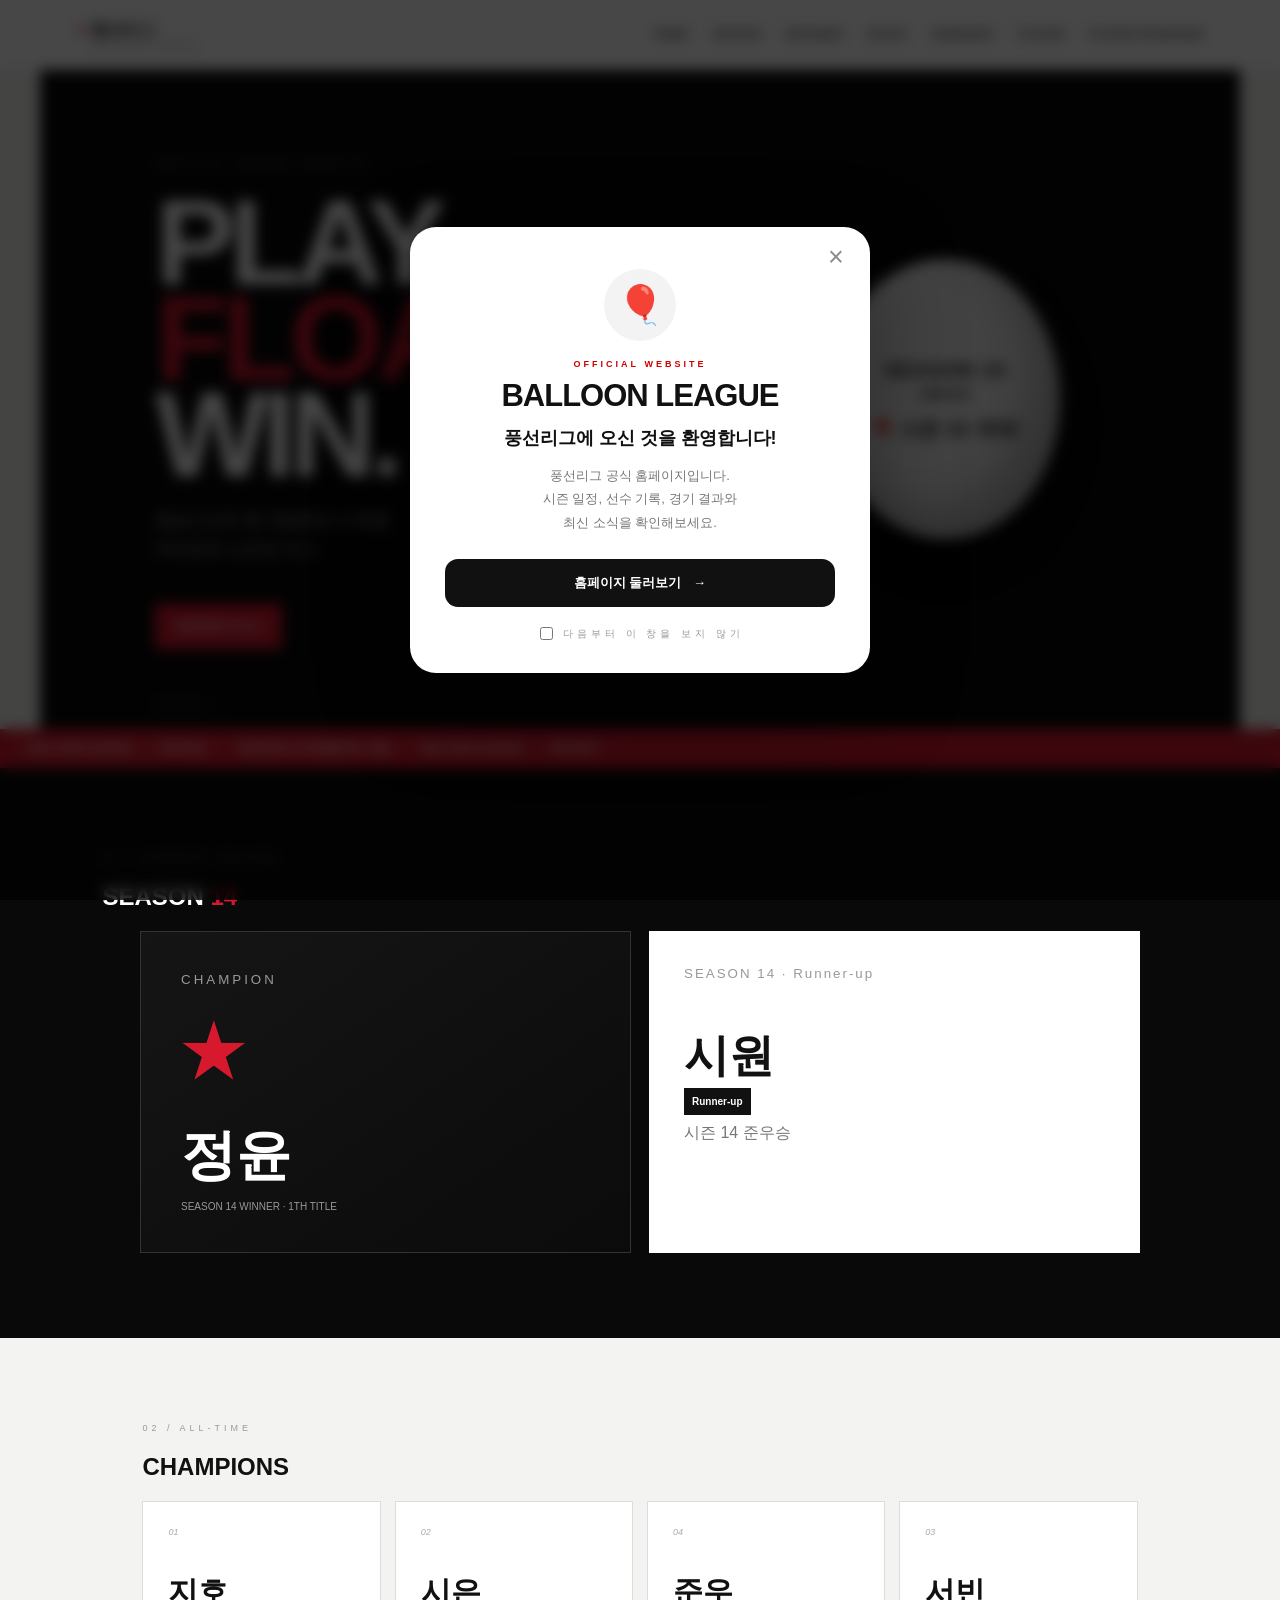
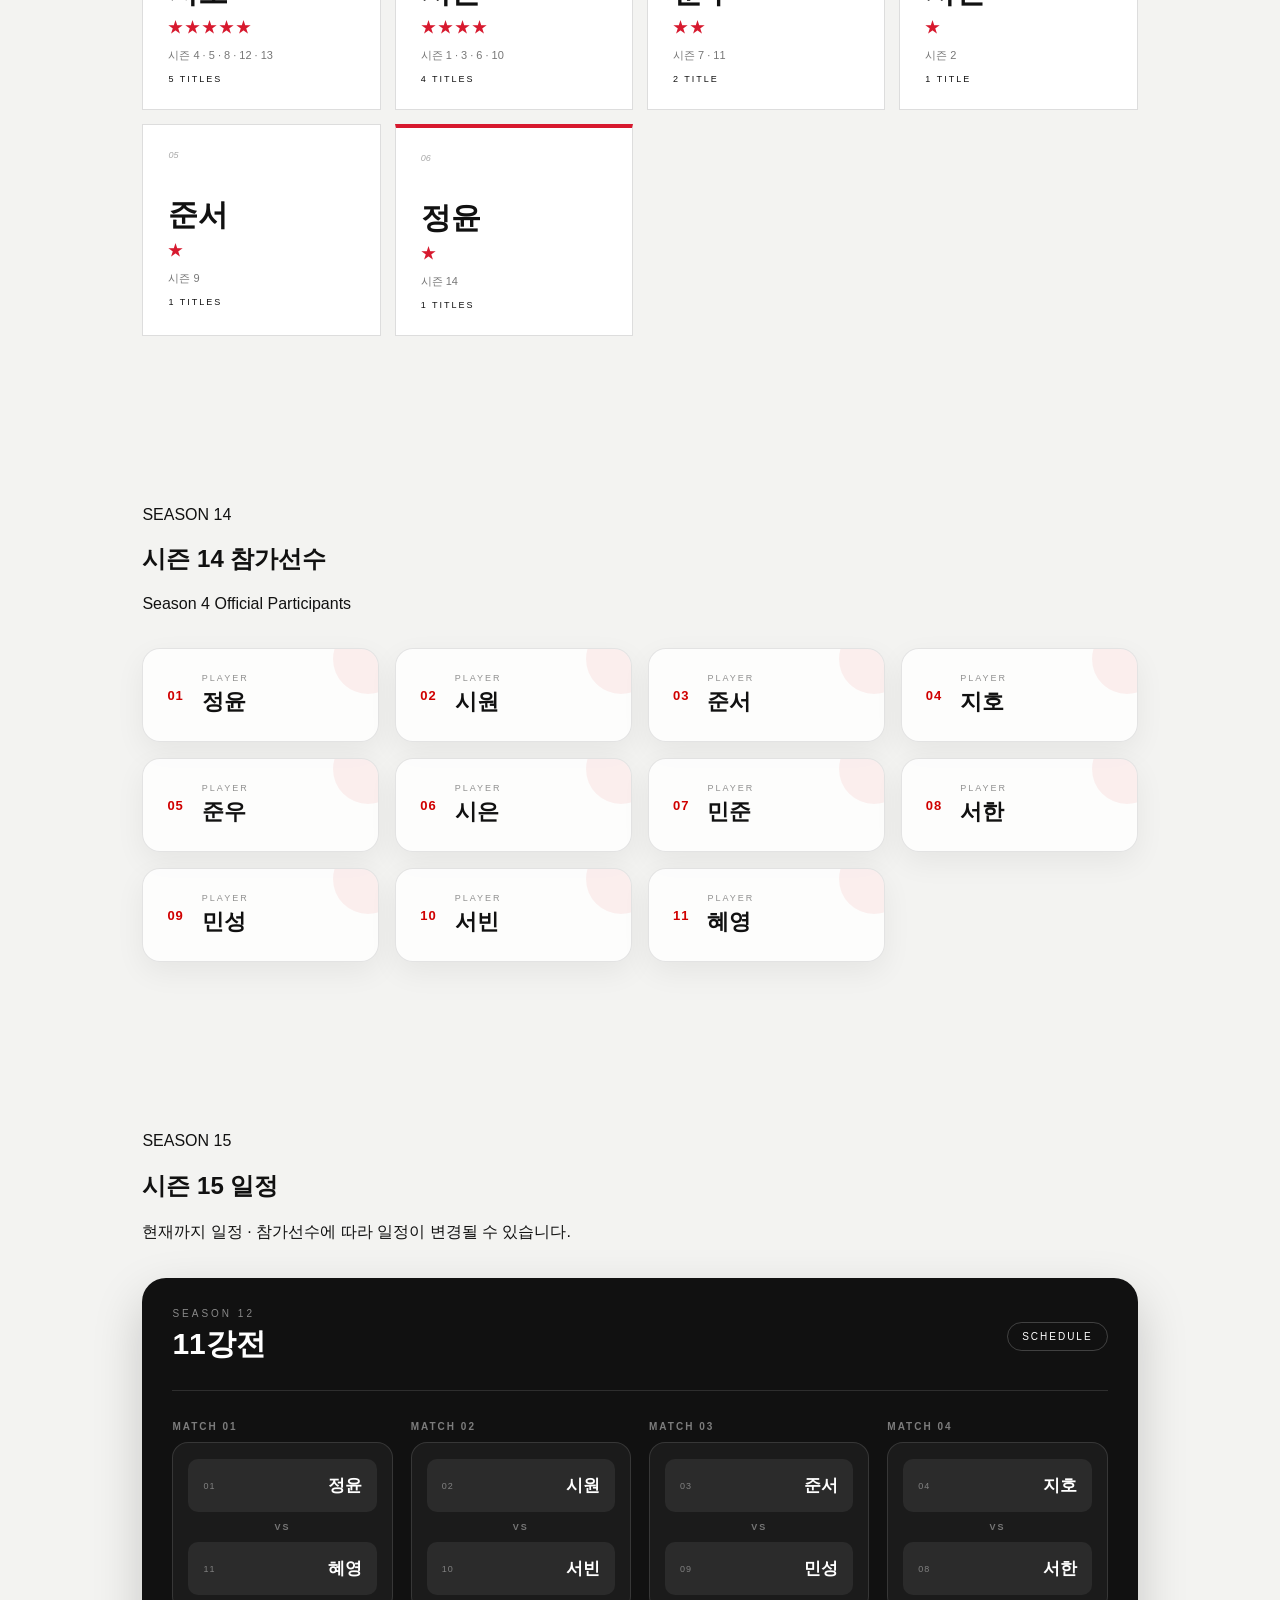
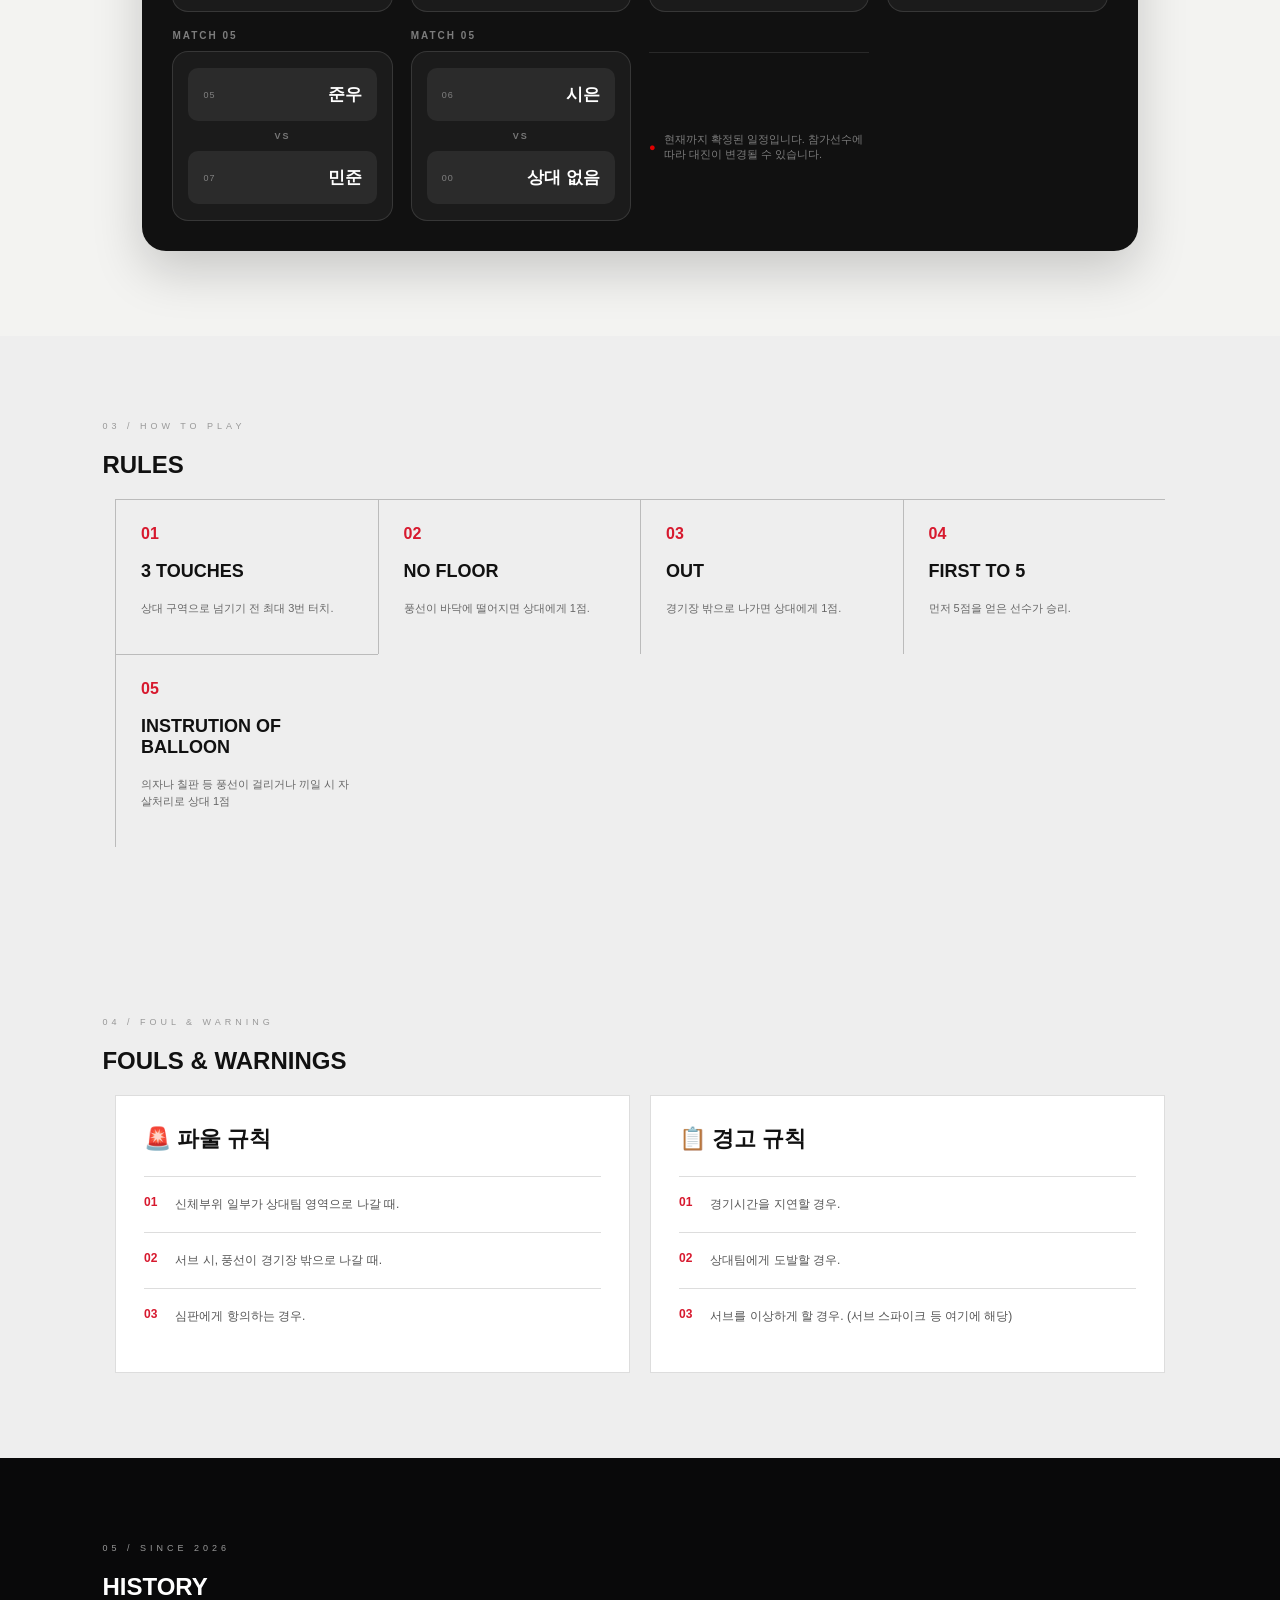
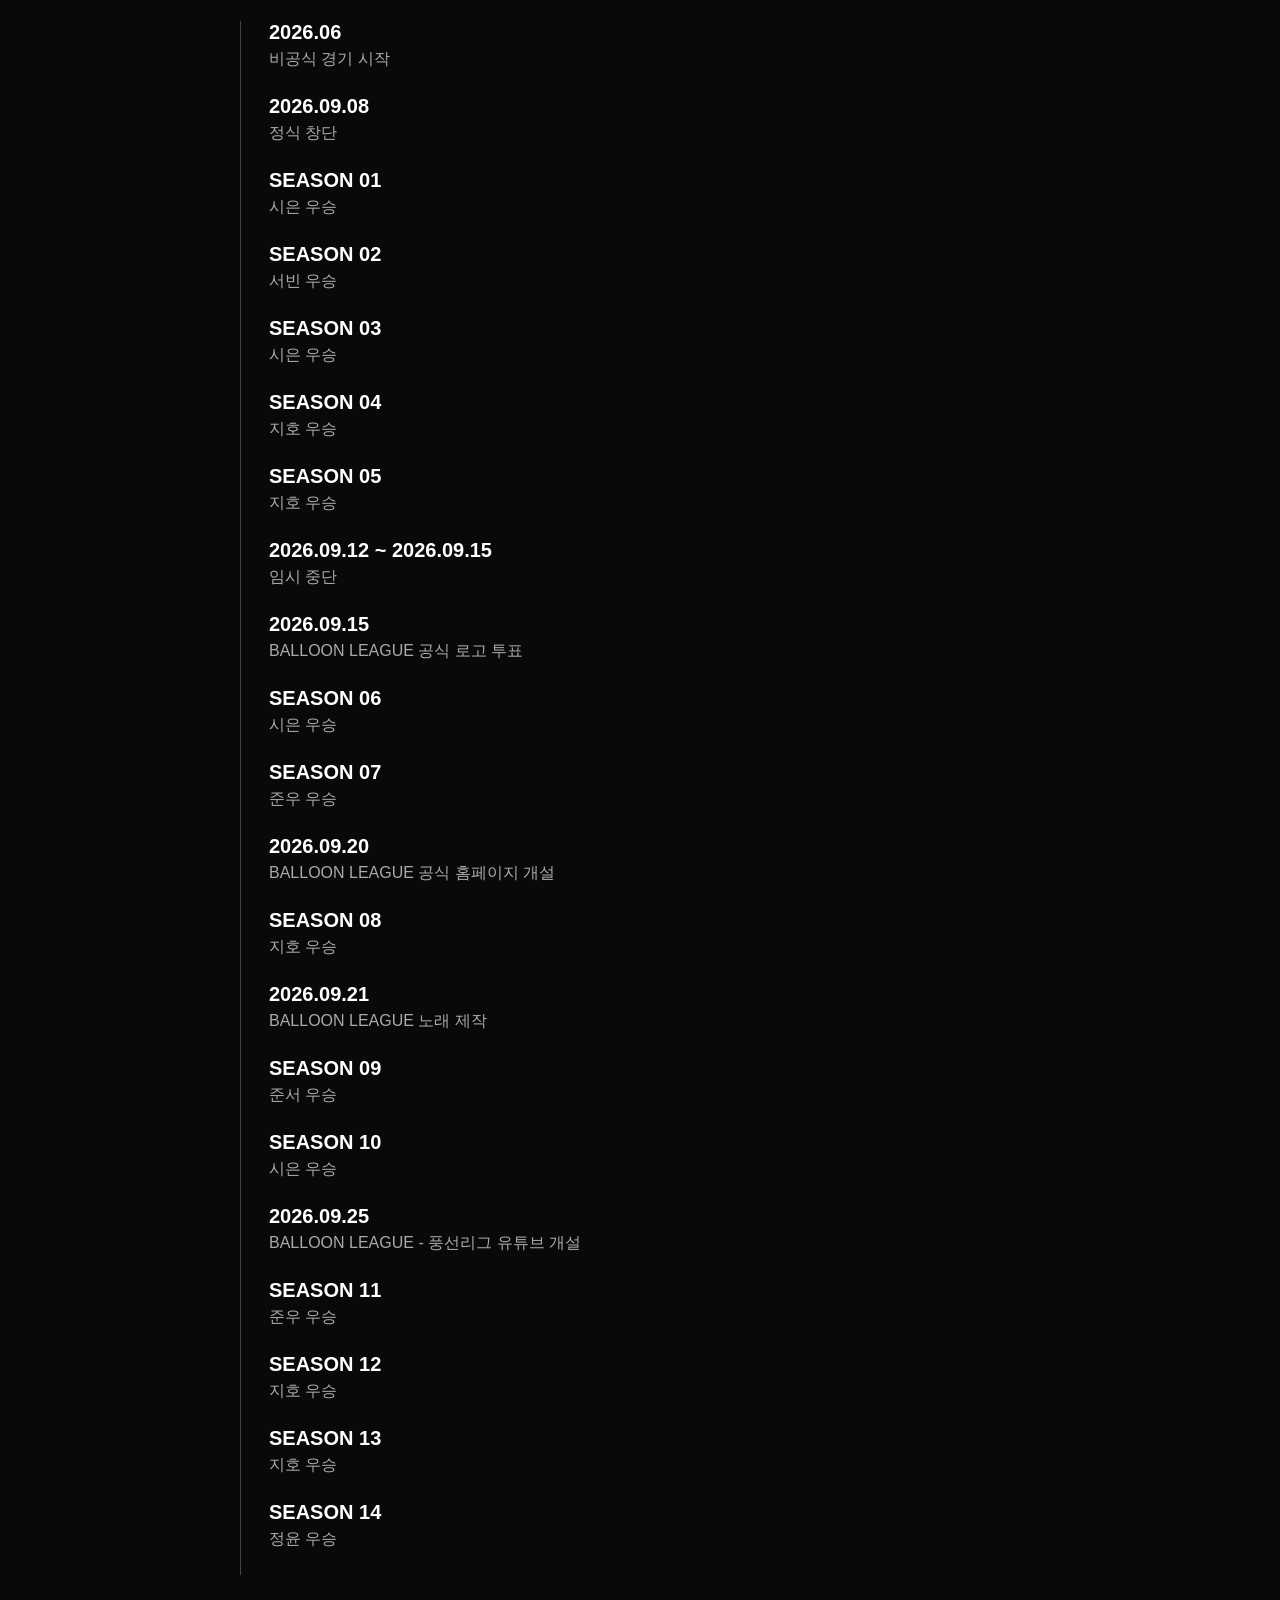
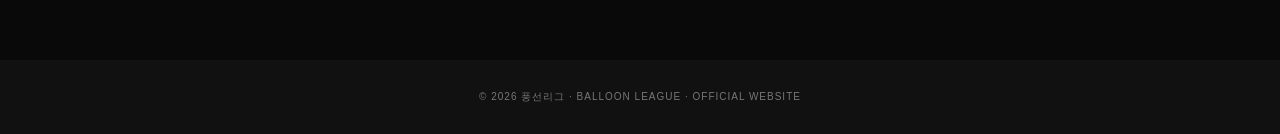
==== commit b92d9ca1: "Update season start date and countdown message" ====
--- a/index.html
+++ b/index.html
@@ -1209,7 +1209,7 @@
 ========================= */
 
 const season8Start =
-  new Date("2026-10-07T13:10:00+09:00").getTime();
+  new Date("2026-10-08T13:10:00+09:00").getTime();
 
 
 function updateSeason8Countdown() {
@@ -1227,7 +1227,7 @@
   if (distance <= 0) {
 
     countdown.innerHTML =
-      "🎈 시즌 14 개막!";
+      "🎈 시즌 15 개막!";
 
     return;
 
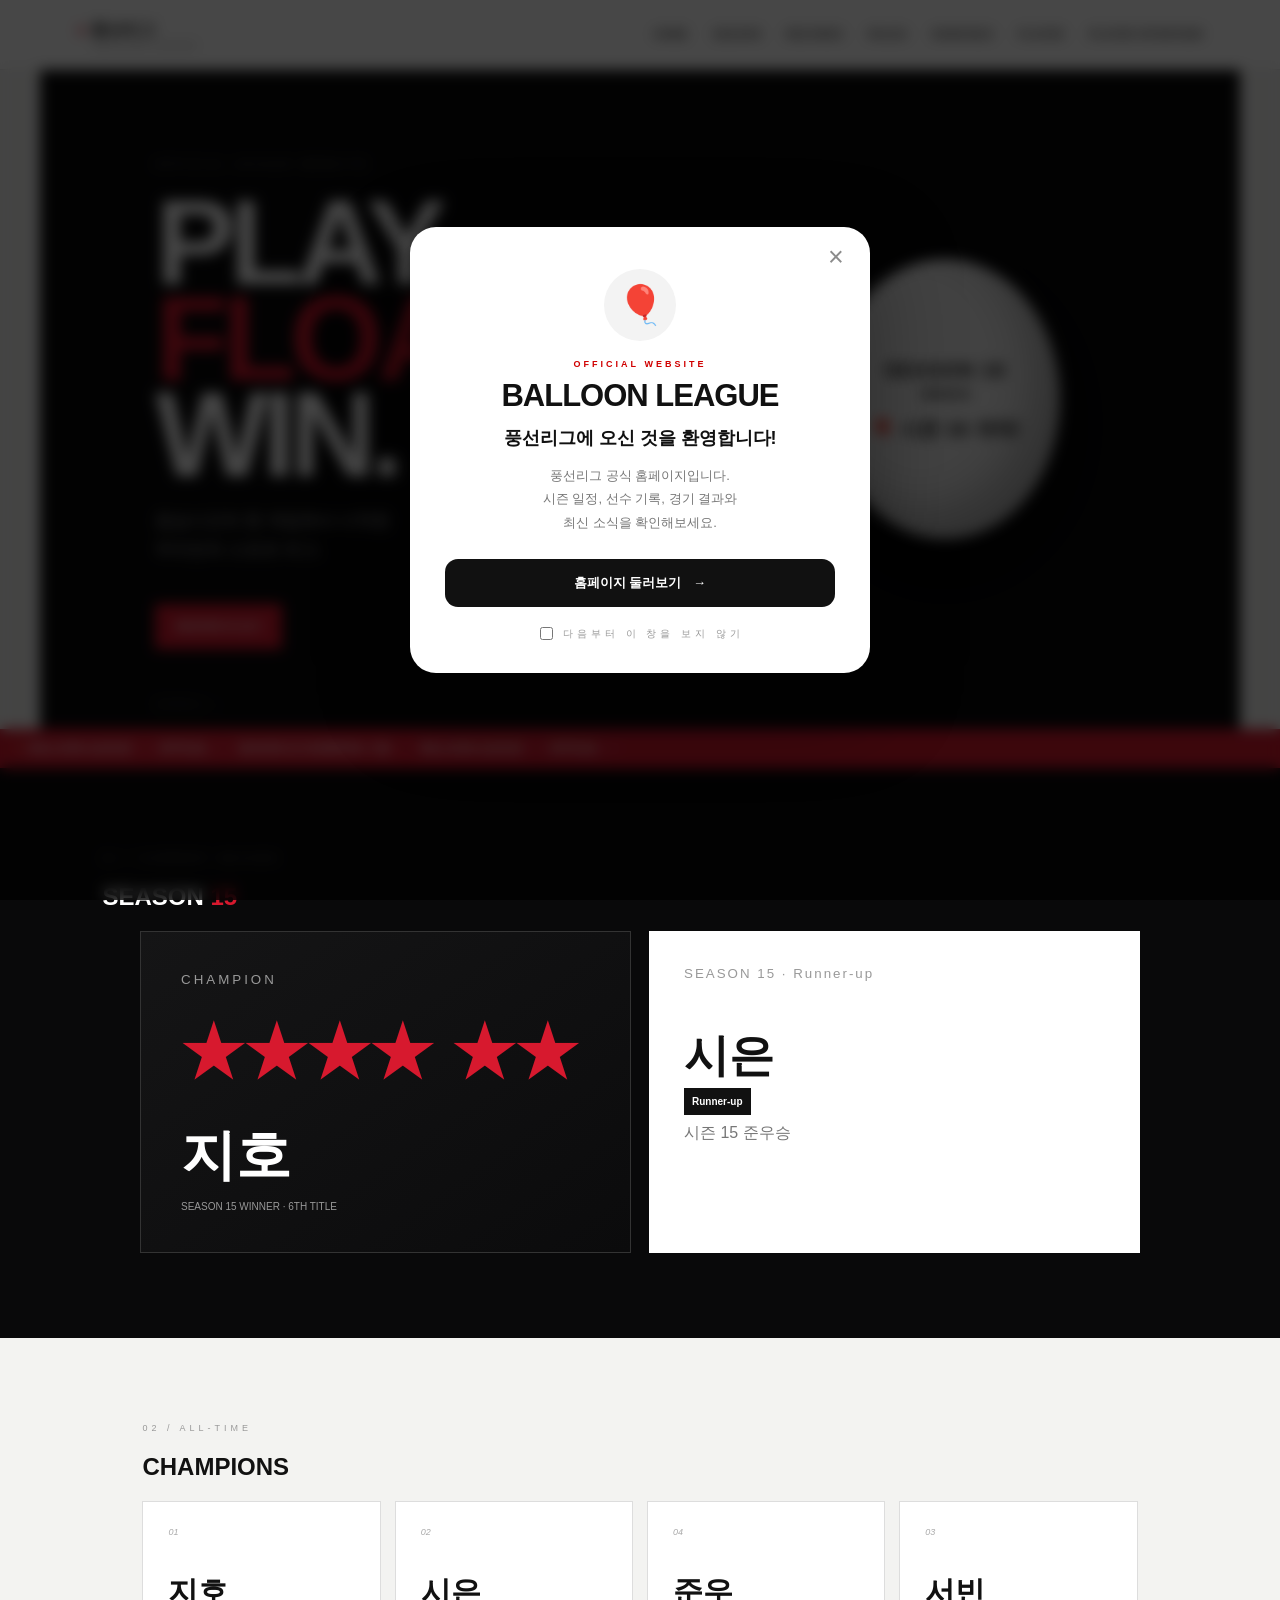
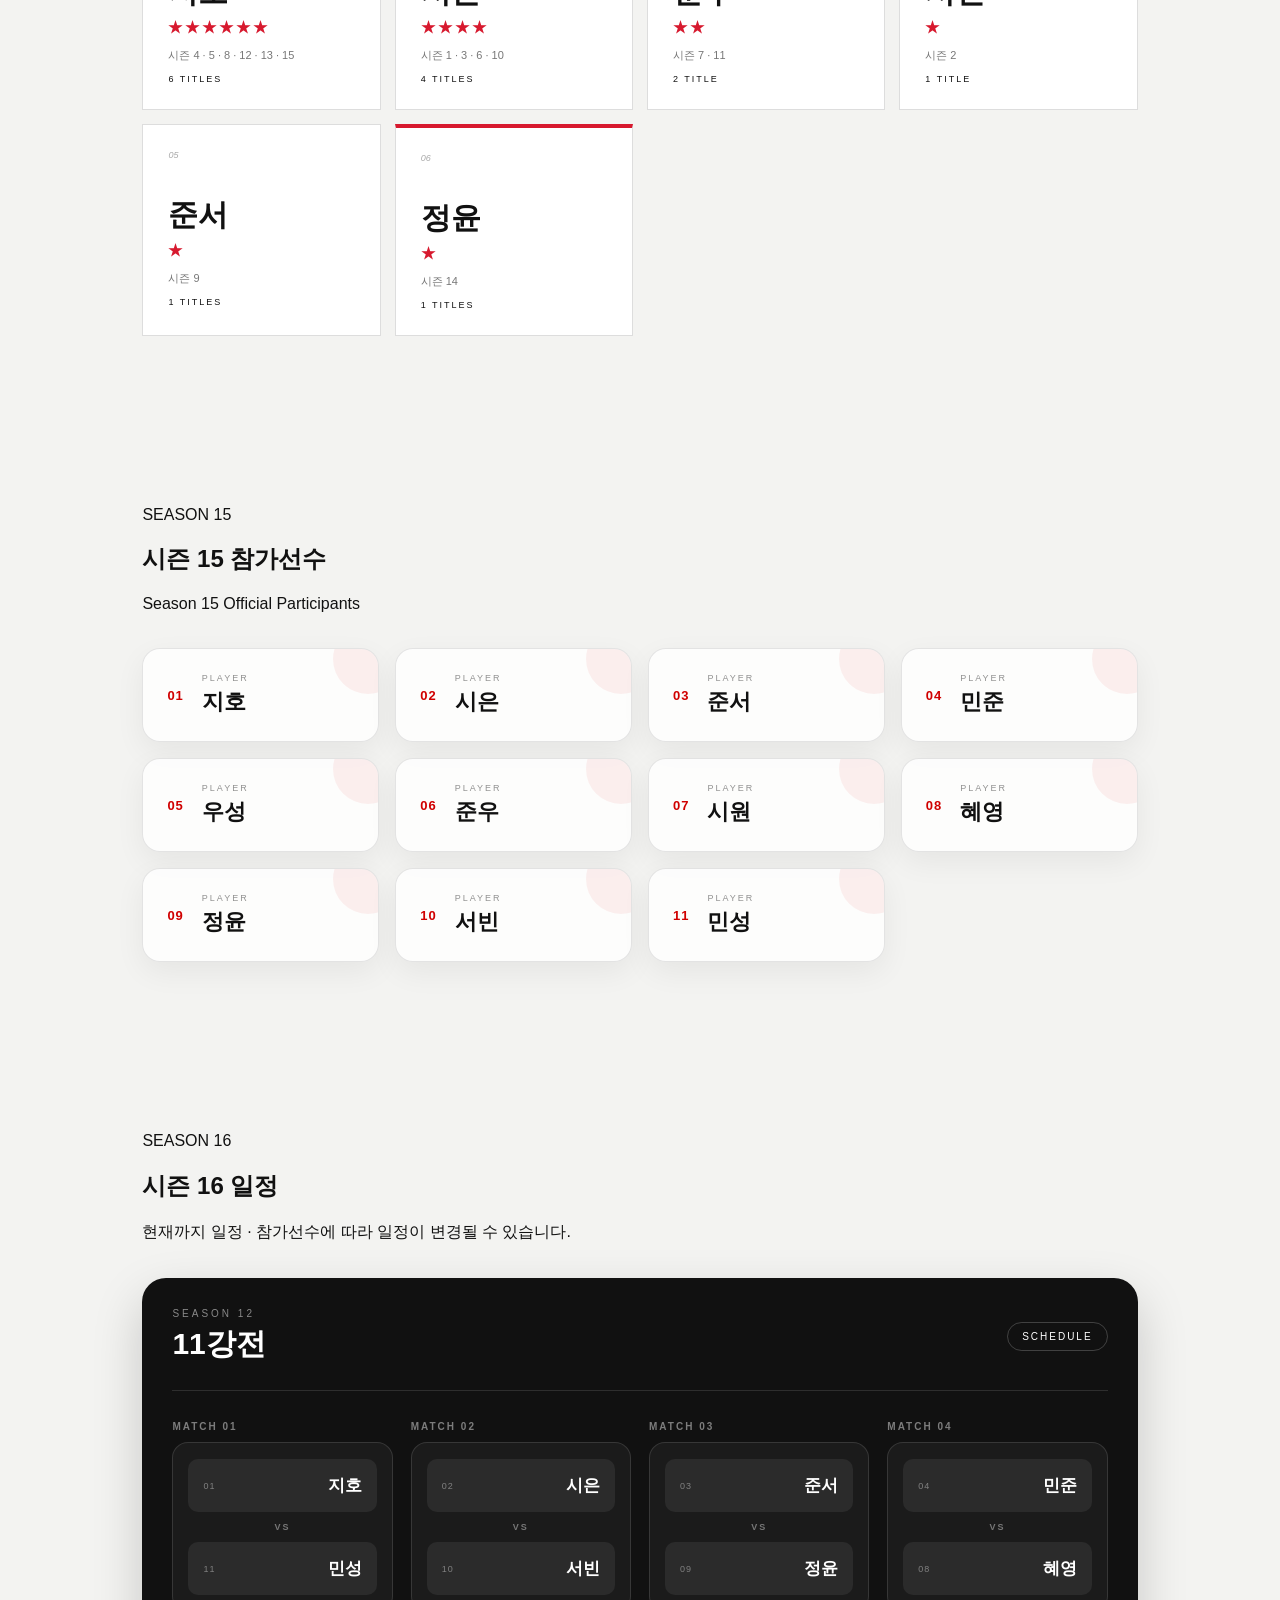
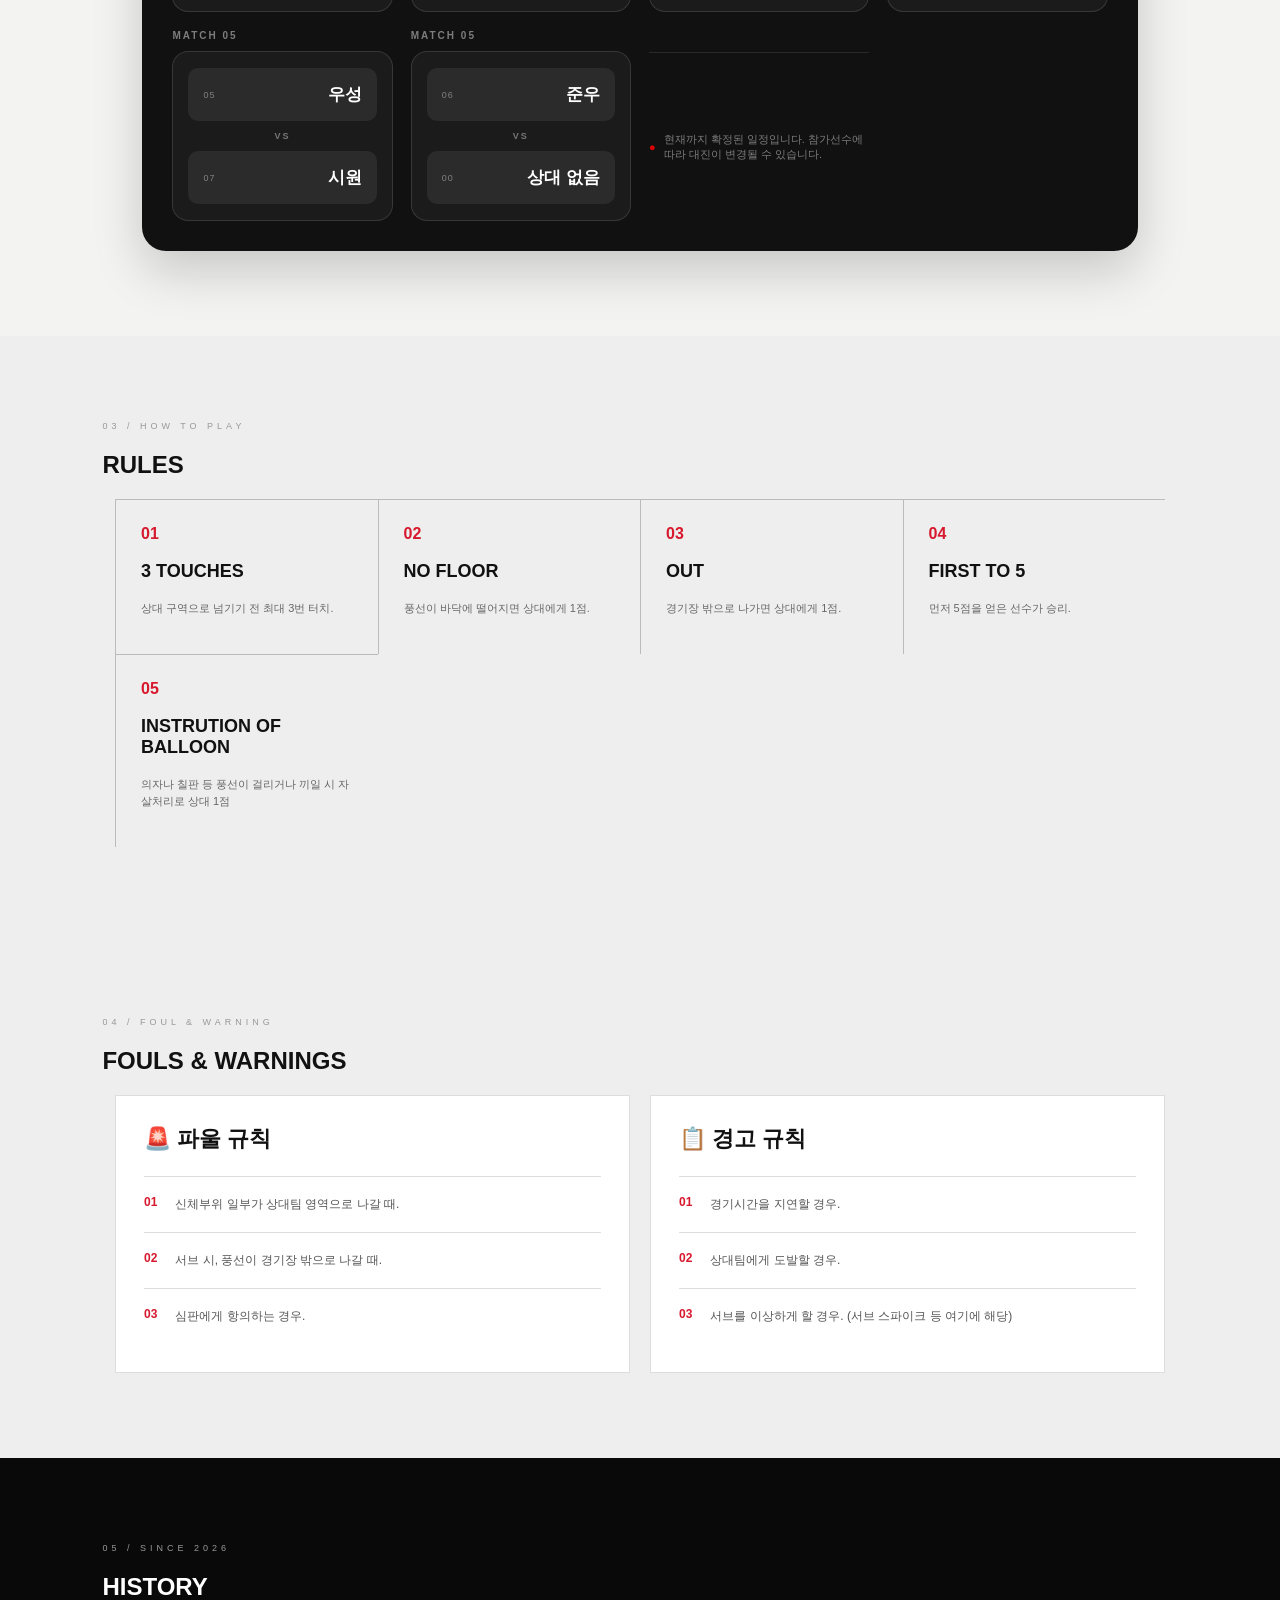
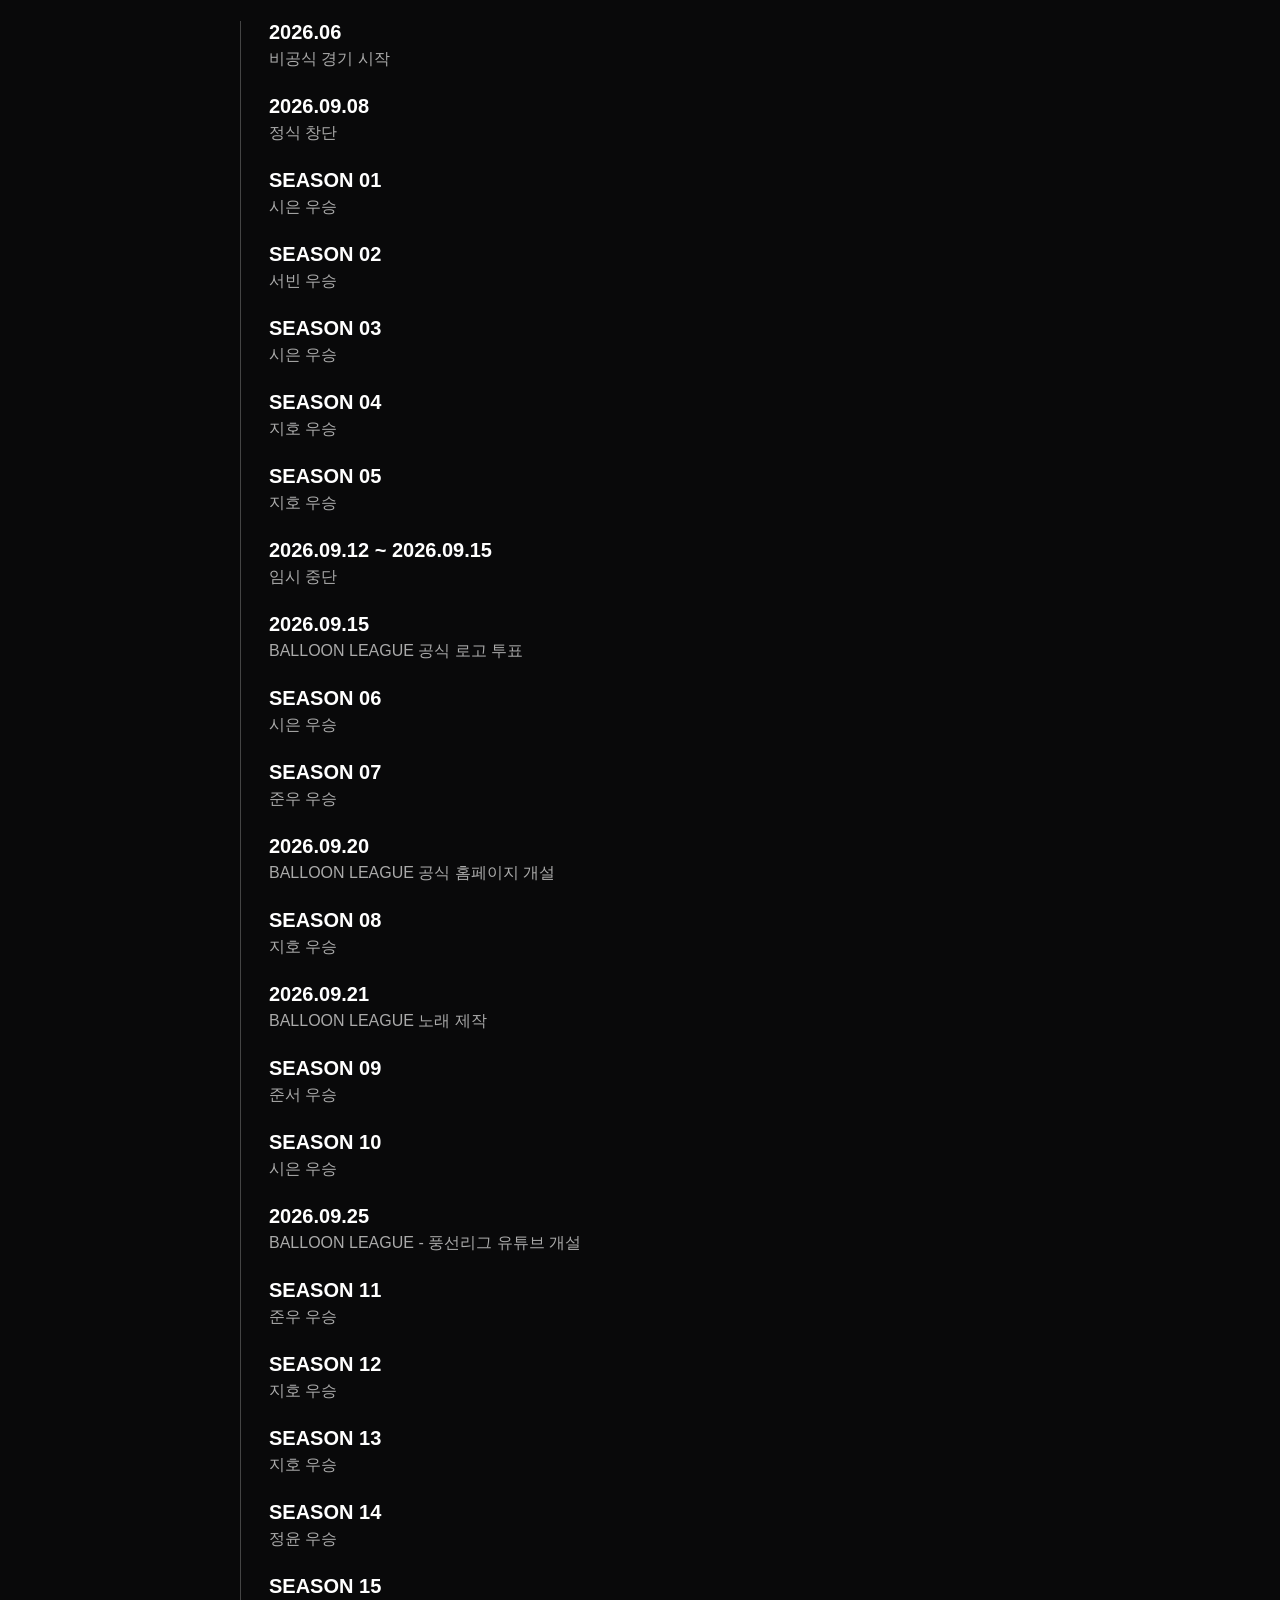
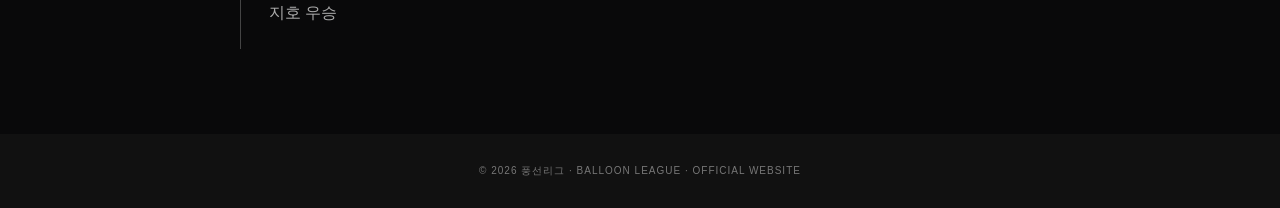
==== commit db70eb71: "Update index.html" ====
--- a/index.html
+++ b/index.html
@@ -204,7 +204,7 @@
     </h2>
 
     <a class="btn" href="#season">
-      SEASON 14 보기
+      SEASON 15 보기
     </a>
 
   </div>
@@ -215,7 +215,7 @@
 
     <div class="season8-balloon-content">
 
-      <strong>SEASON 15</strong>
+      <strong>SEASON 16</strong>
 
       <span>개막까지</span>
 
@@ -251,19 +251,19 @@
 <div class="ticker">
 
   🎈 BALLOON LEAGUE　•　OFFICIAL　•　
-  SEASON 14 CHAMPION: 정윤　•　
+  SEASON 15 CHAMPION: 지호　•　
   BALLOON LEAGUE　•　OFFICIAL　•
 
 </div>
 
 
-<!-- SEASON 14 -->
+<!-- SEASON 15 -->
 <section id="season" class="dark">
 
   <label>01 / CURRENT SEASON</label>
 
   <h2>
-    SEASON <em>14</em>
+    SEASON <em>15</em>
   </h2>
 
   <div class="season">
@@ -272,12 +272,13 @@
 
       <small>CHAMPION</small>
 
-      <strong>★</strong>
-
-      <b>정윤</b>
+      <strong>★★★★
+      ★★</strong>
+
+      <b>지호</b>
 
       <span>
-        SEASON 14 WINNER · 1TH TITLE
+        SEASON 15 WINNER · 6TH TITLE
       </span>
 
     </div>
@@ -286,15 +287,15 @@
     <div class="match">
 
       <small>
-        SEASON 14 · Runner-up
+        SEASON 15 · Runner-up
       </small>
 
-      <b>시원</b>
+      <b>시은</b>
 
       <strong>Runner-up</strong>
 
       <p>
-        시즌 14 준우승
+        시즌 15 준우승
       </p>
 
     </div>
@@ -319,14 +320,14 @@
 
       <b>지호</b>
 
-      <strong>★★★★★</strong>
+      <strong>★★★★★★</strong>
 
       <p>
-        시즌 4 · 5 · 8 · 12 · 13
+        시즌 4 · 5 · 8 · 12 · 13 · 15
       </p>
 
       <small>
-        5 TITLES
+        6 TITLES
       </small>
 
     </article>
@@ -433,19 +434,19 @@
 </section>
 
 
-<!-- SEASON 14 PLAYERS -->
+<!-- SEASON 15 PLAYERS -->
 <section id="season8-players" class="section">
 
   <div class="section-head">
 
-    <span>SEASON 14</span>
+    <span>SEASON 15</span>
 
     <h2>
-      시즌 14 참가선수
+      시즌 15 참가선수
     </h2>
 
     <p>
-      Season 4 Official Participants
+      Season 15 Official Participants
     </p>
 
   </div>
@@ -457,7 +458,7 @@
       <span>01</span>
       <div>
         <small>PLAYER</small>
-        <strong>정윤</strong>
+        <strong>지호</strong>
       </div>
     </div>
 
@@ -466,7 +467,7 @@
       <span>02</span>
       <div>
         <small>PLAYER</small>
-        <strong>시원</strong>
+        <strong>시은</strong>
       </div>
     </div>
 
@@ -484,7 +485,7 @@
       <span>04</span>
       <div>
         <small>PLAYER</small>
-        <strong>지호</strong>
+        <strong>민준</strong>
       </div>
     </div>
 
@@ -493,7 +494,7 @@
       <span>05</span>
       <div>
         <small>PLAYER</small>
-        <strong>준우</strong>
+        <strong>우성</strong>
       </div>
     </div>
 
@@ -502,7 +503,7 @@
       <span>06</span>
       <div>
         <small>PLAYER</small>
-        <strong>시은</strong>
+        <strong>준우</strong>
       </div>
     </div>
 
@@ -511,7 +512,7 @@
       <span>07</span>
       <div>
         <small>PLAYER</small>
-        <strong>민준</strong>
+        <strong>시원</strong>
       </div>
     </div>
 
@@ -520,7 +521,7 @@
       <span>08</span>
       <div>
         <small>PLAYER</small>
-        <strong>서한</strong>
+        <strong>혜영</strong>
       </div>
     </div>
 
@@ -529,7 +530,7 @@
       <span>09</span>
       <div>
         <small>PLAYER</small>
-        <strong>민성</strong>
+        <strong>정윤</strong>
       </div>
     </div> 
 
@@ -547,7 +548,7 @@
       <span>11</span>
       <div>
         <small>PLAYER</small>
-        <strong>혜영</strong>
+        <strong>민성</strong>
       </div>
     </div> 
 
@@ -558,15 +559,15 @@
 </section>
 
 
-<!-- SEASON 15 -->
+<!-- SEASON 16 -->
 <section id="season13" class="section season8-section">
 
   <div class="section-head">
 
-    <span>SEASON 15</span>
+    <span>SEASON 16</span>
 
     <h2>
-      시즌 15 일정
+      시즌 16 일정
     </h2>
 
     <p>
@@ -611,7 +612,7 @@
 
           <div class="bracket-player">
             <span>01</span>
-            <strong>정윤</strong>
+            <strong>지호</strong>
           </div>
 
           <div class="bracket-vs">
@@ -620,7 +621,7 @@
 
           <div class="bracket-player">
             <span>11</span>
-            <strong>혜영</strong>
+            <strong>민성</strong>
           </div>
 
         </div>
@@ -639,7 +640,7 @@
 
           <div class="bracket-player">
             <span>02</span>
-            <strong>시원</strong>
+            <strong>시은</strong>
           </div>
 
           <div class="bracket-vs">
@@ -676,7 +677,7 @@
 
           <div class="bracket-player">
             <span>09</span></span>
-            <strong>민성</strong>
+            <strong>정윤</strong>
           </div>
 
         </div>
@@ -695,7 +696,7 @@
 
           <div class="bracket-player">
             <span>04</span>
-            <strong>지호</strong>
+            <strong>민준</strong>
           </div>
 
           <div class="bracket-vs">
@@ -704,7 +705,7 @@
 
           <div class="bracket-player">
             <span>08</span>
-            <strong>서한</strong>
+            <strong>혜영</strong>
           </div>
 
         </div>
@@ -722,7 +723,7 @@
 
           <div class="bracket-player">
             <span>05</span>
-            <strong>준우</strong>
+            <strong>우성</strong>
           </div>
 
           <div class="bracket-vs">
@@ -731,7 +732,7 @@
 
           <div class="bracket-player">
             <span>07</span>
-            <strong>민준</strong>
+            <strong>시원</strong>
           </div>
 
         </div>
@@ -750,7 +751,7 @@
 
           <div class="bracket-player">
             <span>06</span>
-            <strong>시은</strong>
+            <strong>준우</strong>
           </div>
 
           <div class="bracket-vs">
@@ -1120,6 +1121,12 @@
       <b>SEASON 14</b>
       정윤 우승
     </p>    
+
+
+    <p>
+      <b>SEASON 15</b>
+      지호 우승
+    </p>  
     
   </div>
 
@@ -1209,7 +1216,7 @@
 ========================= */
 
 const season8Start =
-  new Date("2026-10-08T13:10:00+09:00").getTime();
+  new Date("2026-10-12T13:10:00+09:00").getTime();
 
 
 function updateSeason8Countdown() {
@@ -1227,7 +1234,7 @@
   if (distance <= 0) {
 
     countdown.innerHTML =
-      "🎈 시즌 15 개막!";
+      "🎈 시즌 16 개막!";
 
     return;
 
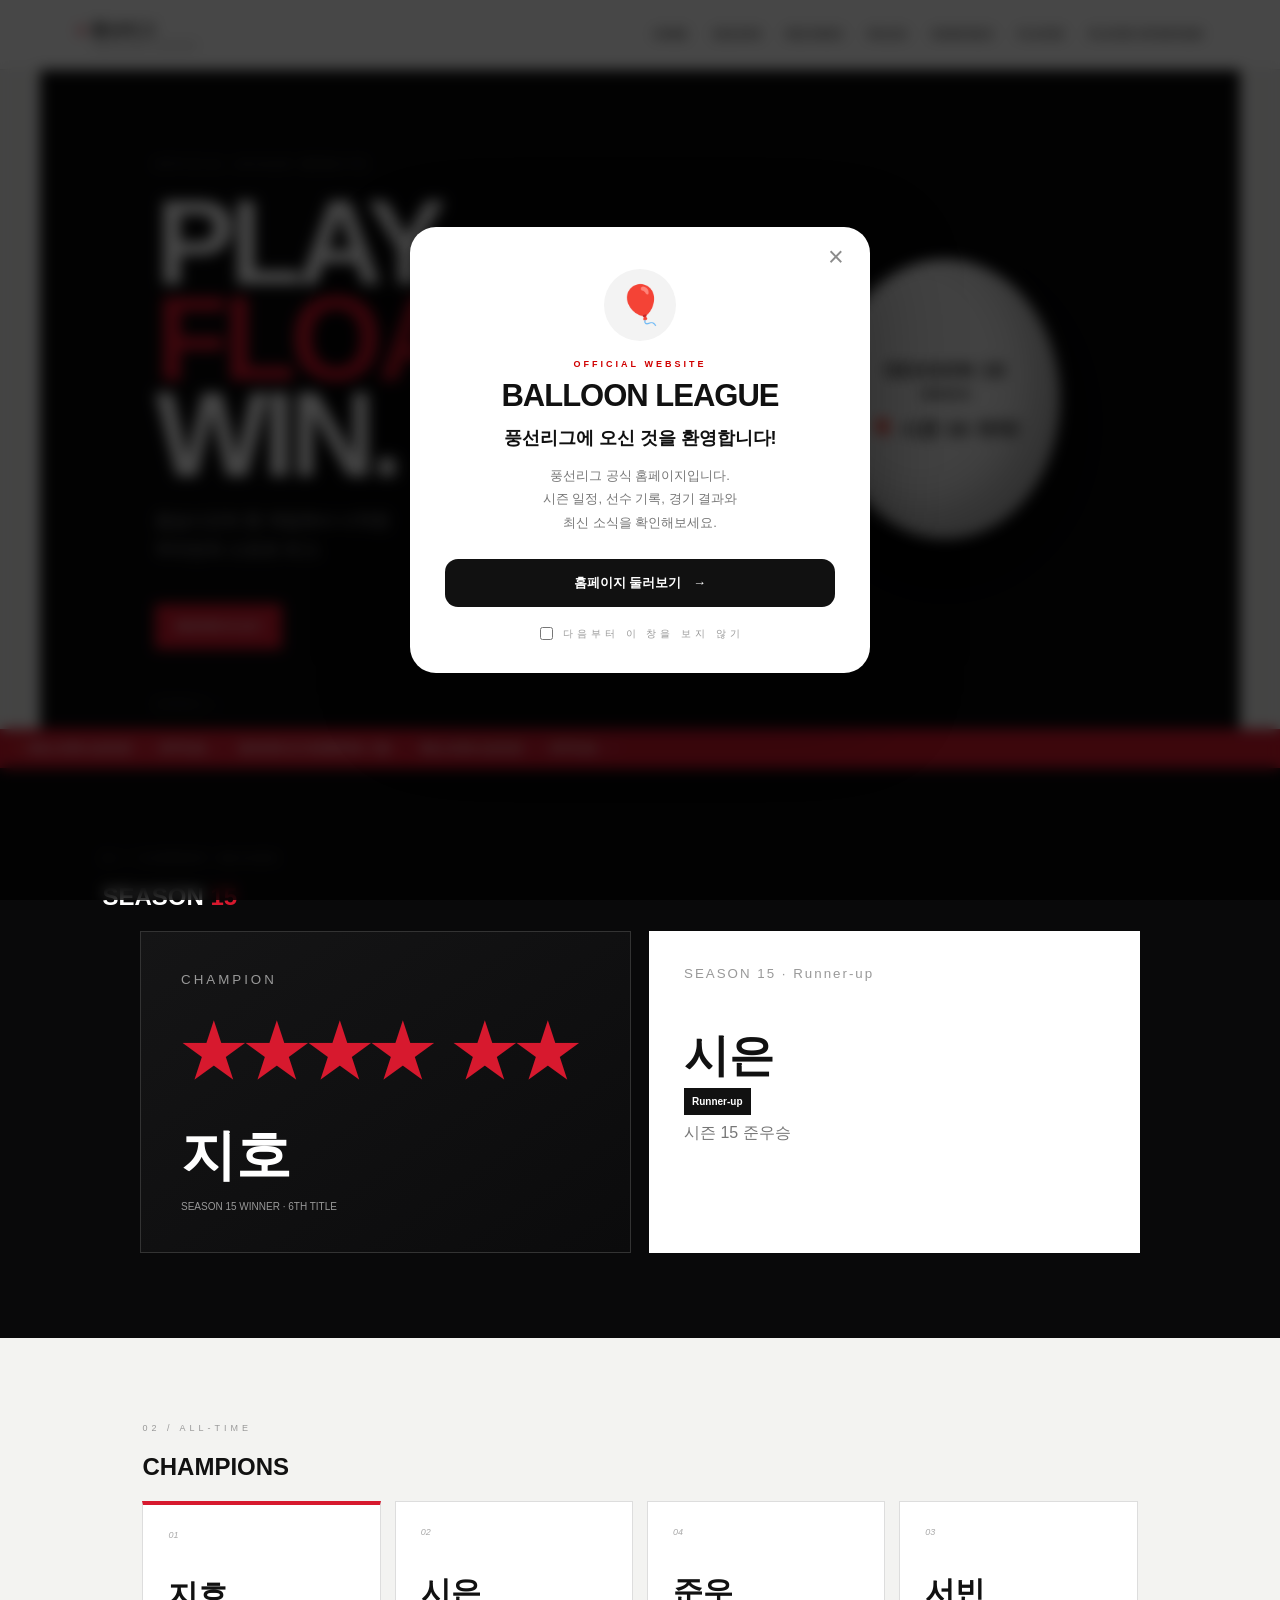
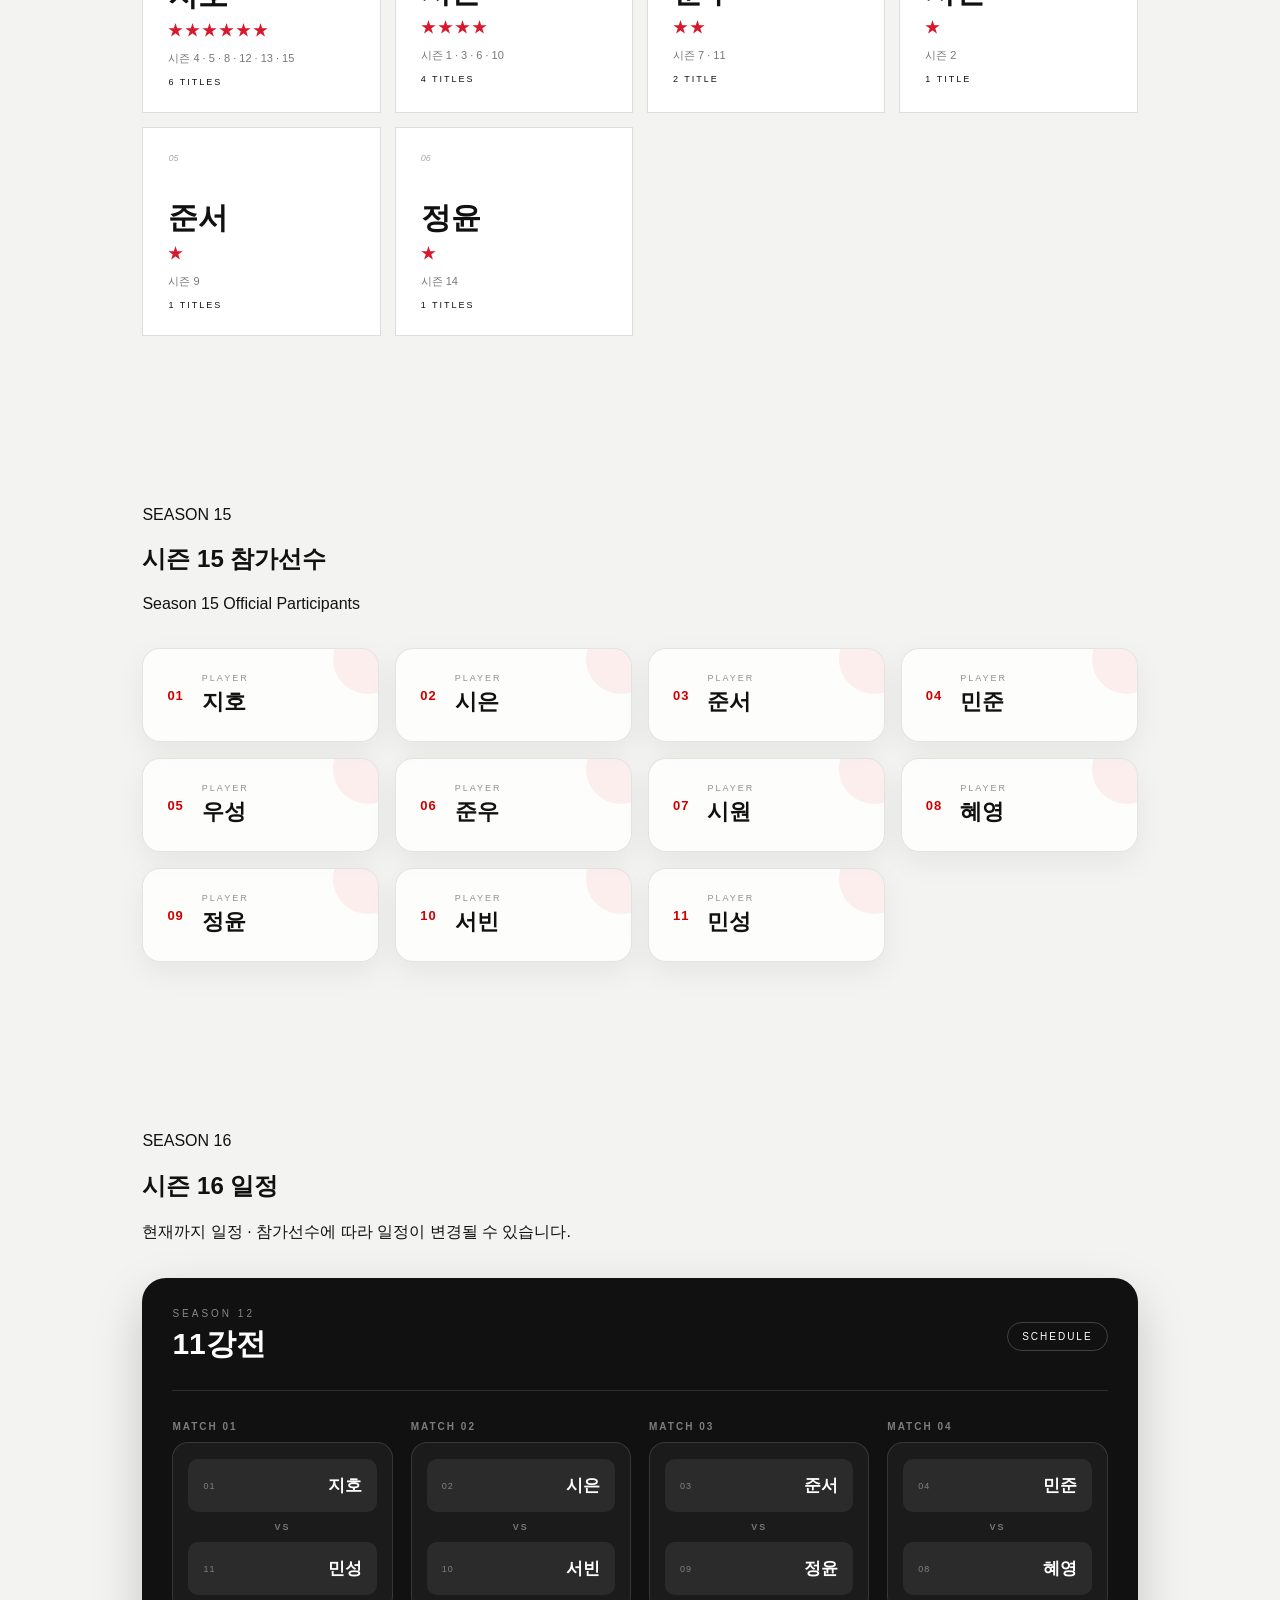
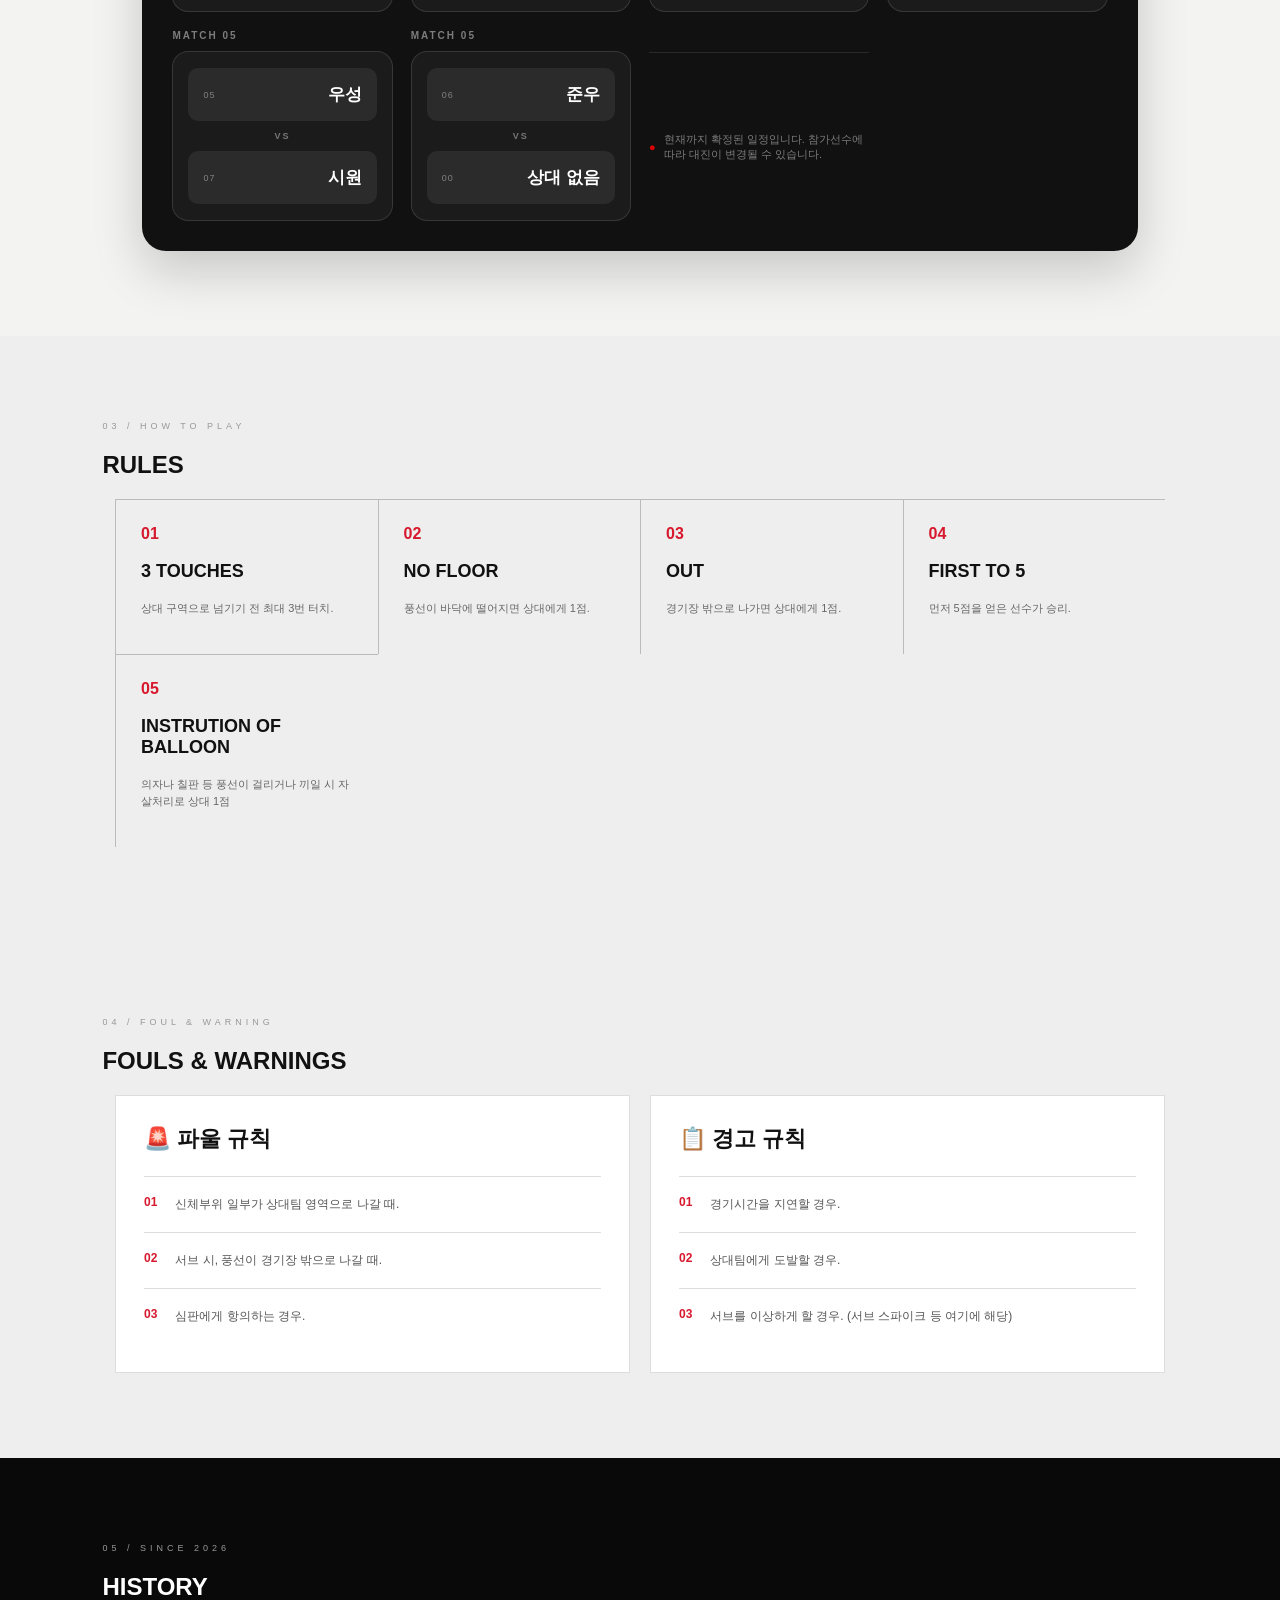
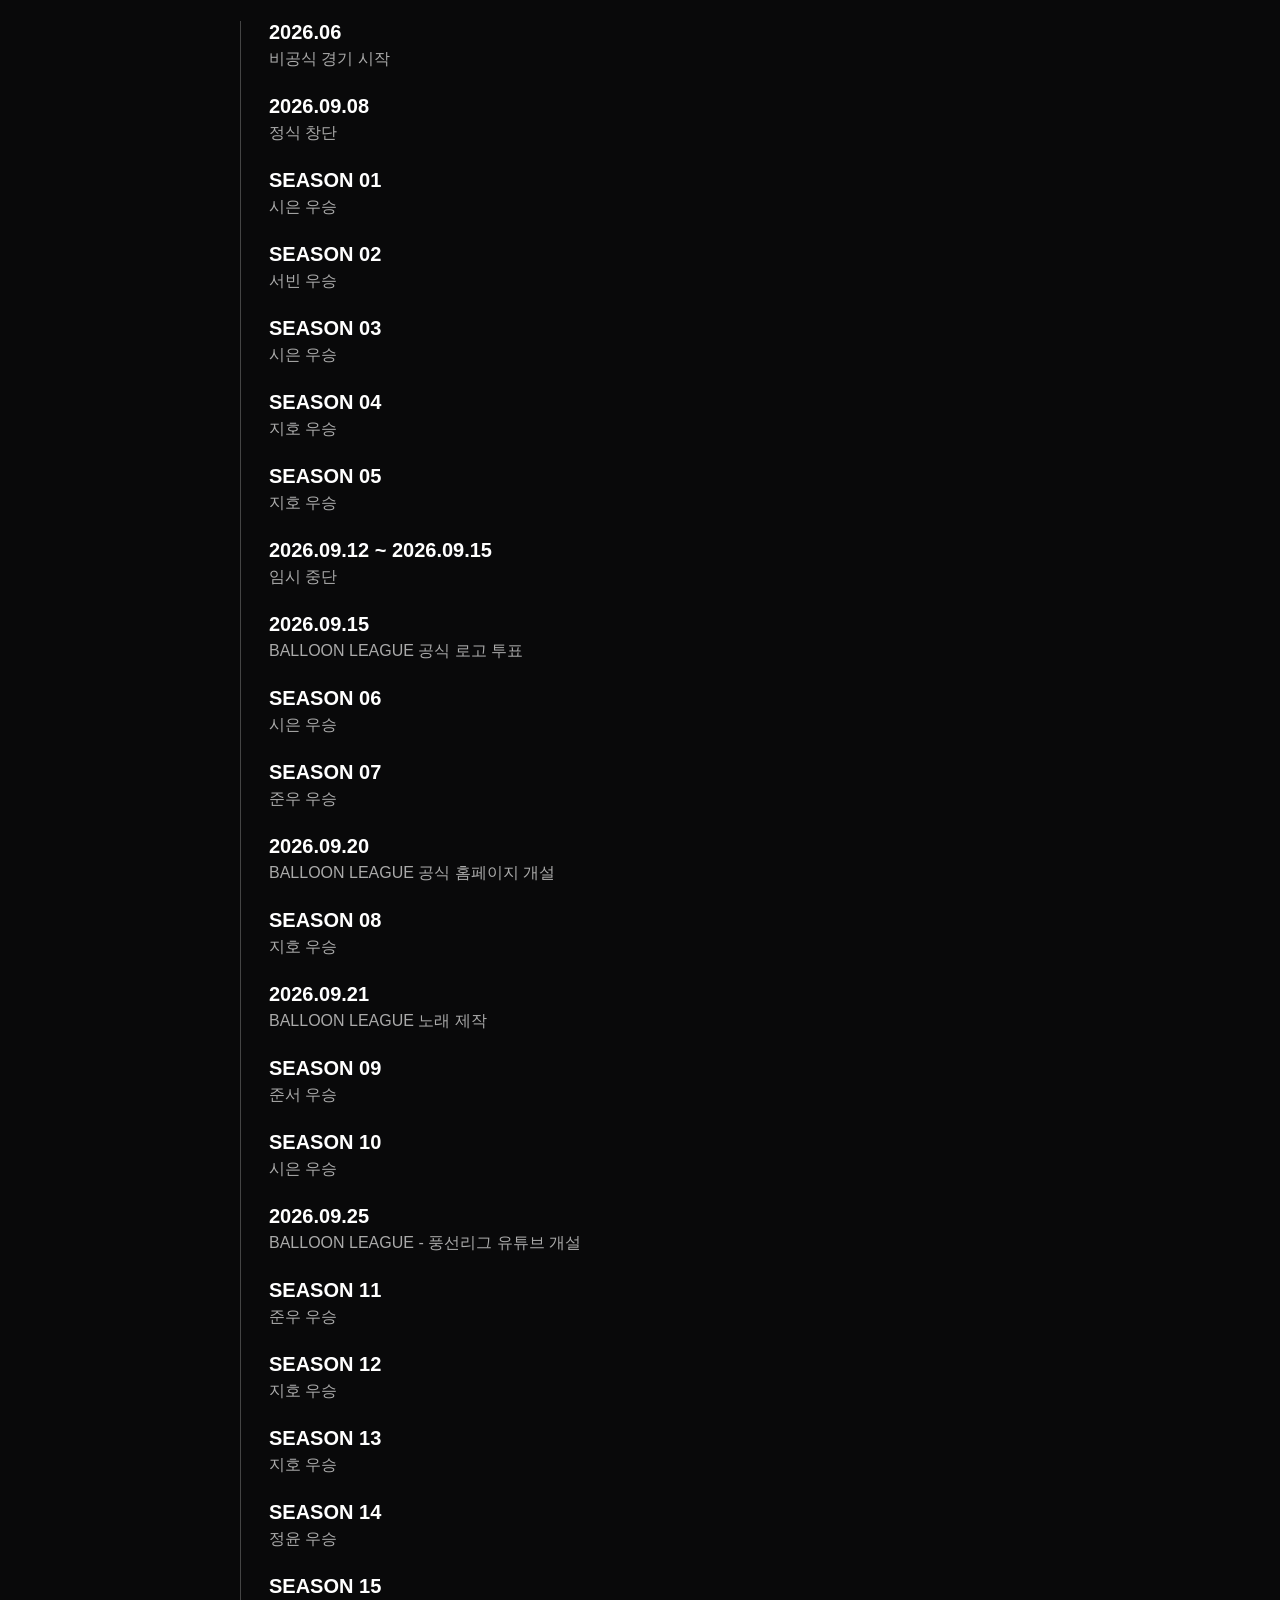
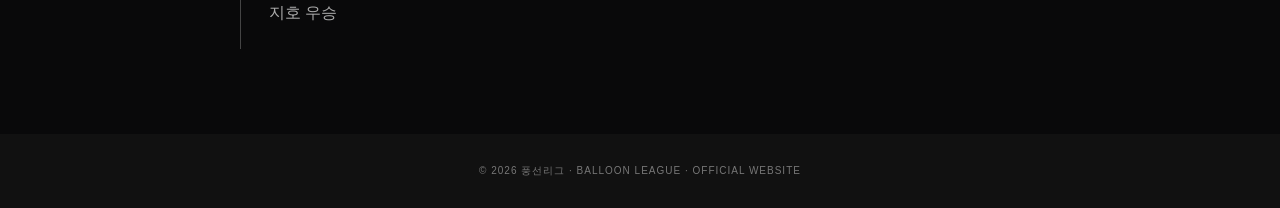
==== commit 53185449: "Update index.html" ====
--- a/index.html
+++ b/index.html
@@ -314,7 +314,7 @@
 
   <div class="cards">
 
-  <article class>
+   <article class="new">
 
       <i>01</i>
 
@@ -410,7 +410,7 @@
     </article>     
 
 
-   <article class="new">
+   <article class>
 
       <i>06</i>
 
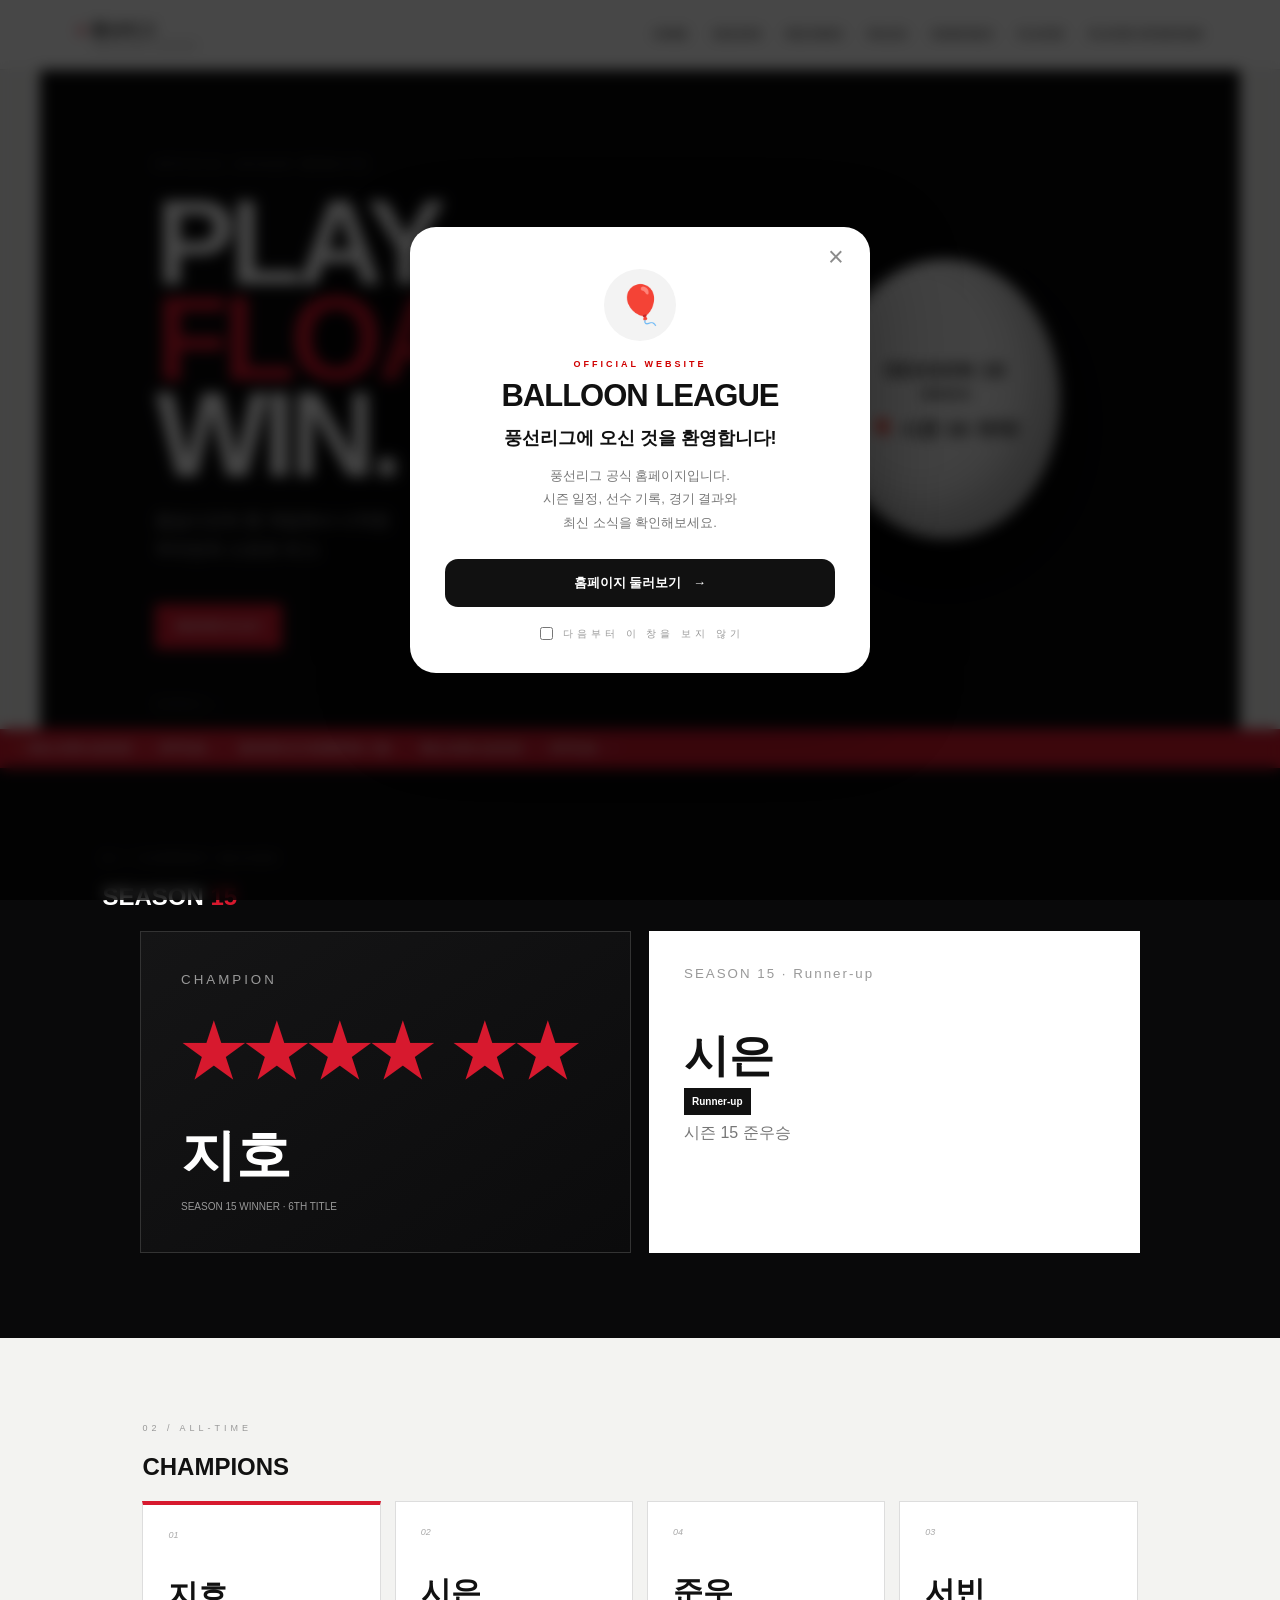
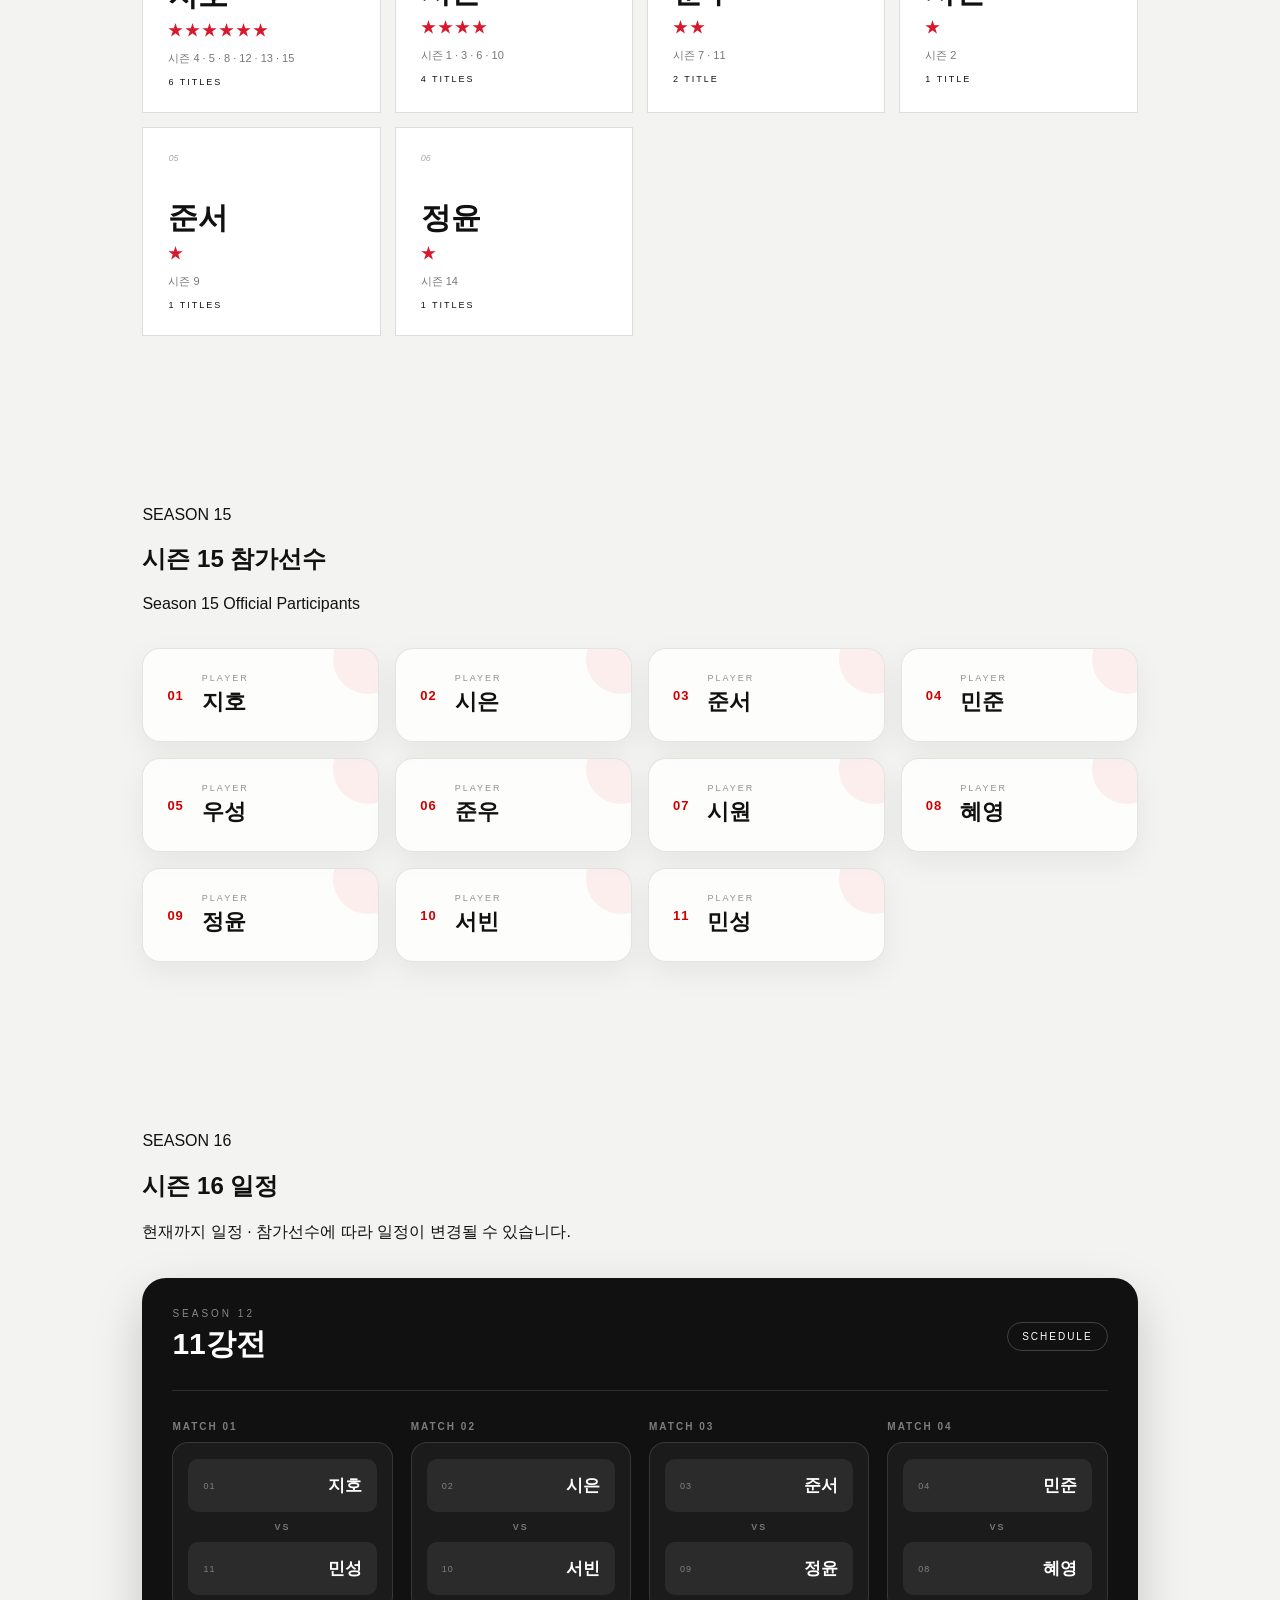
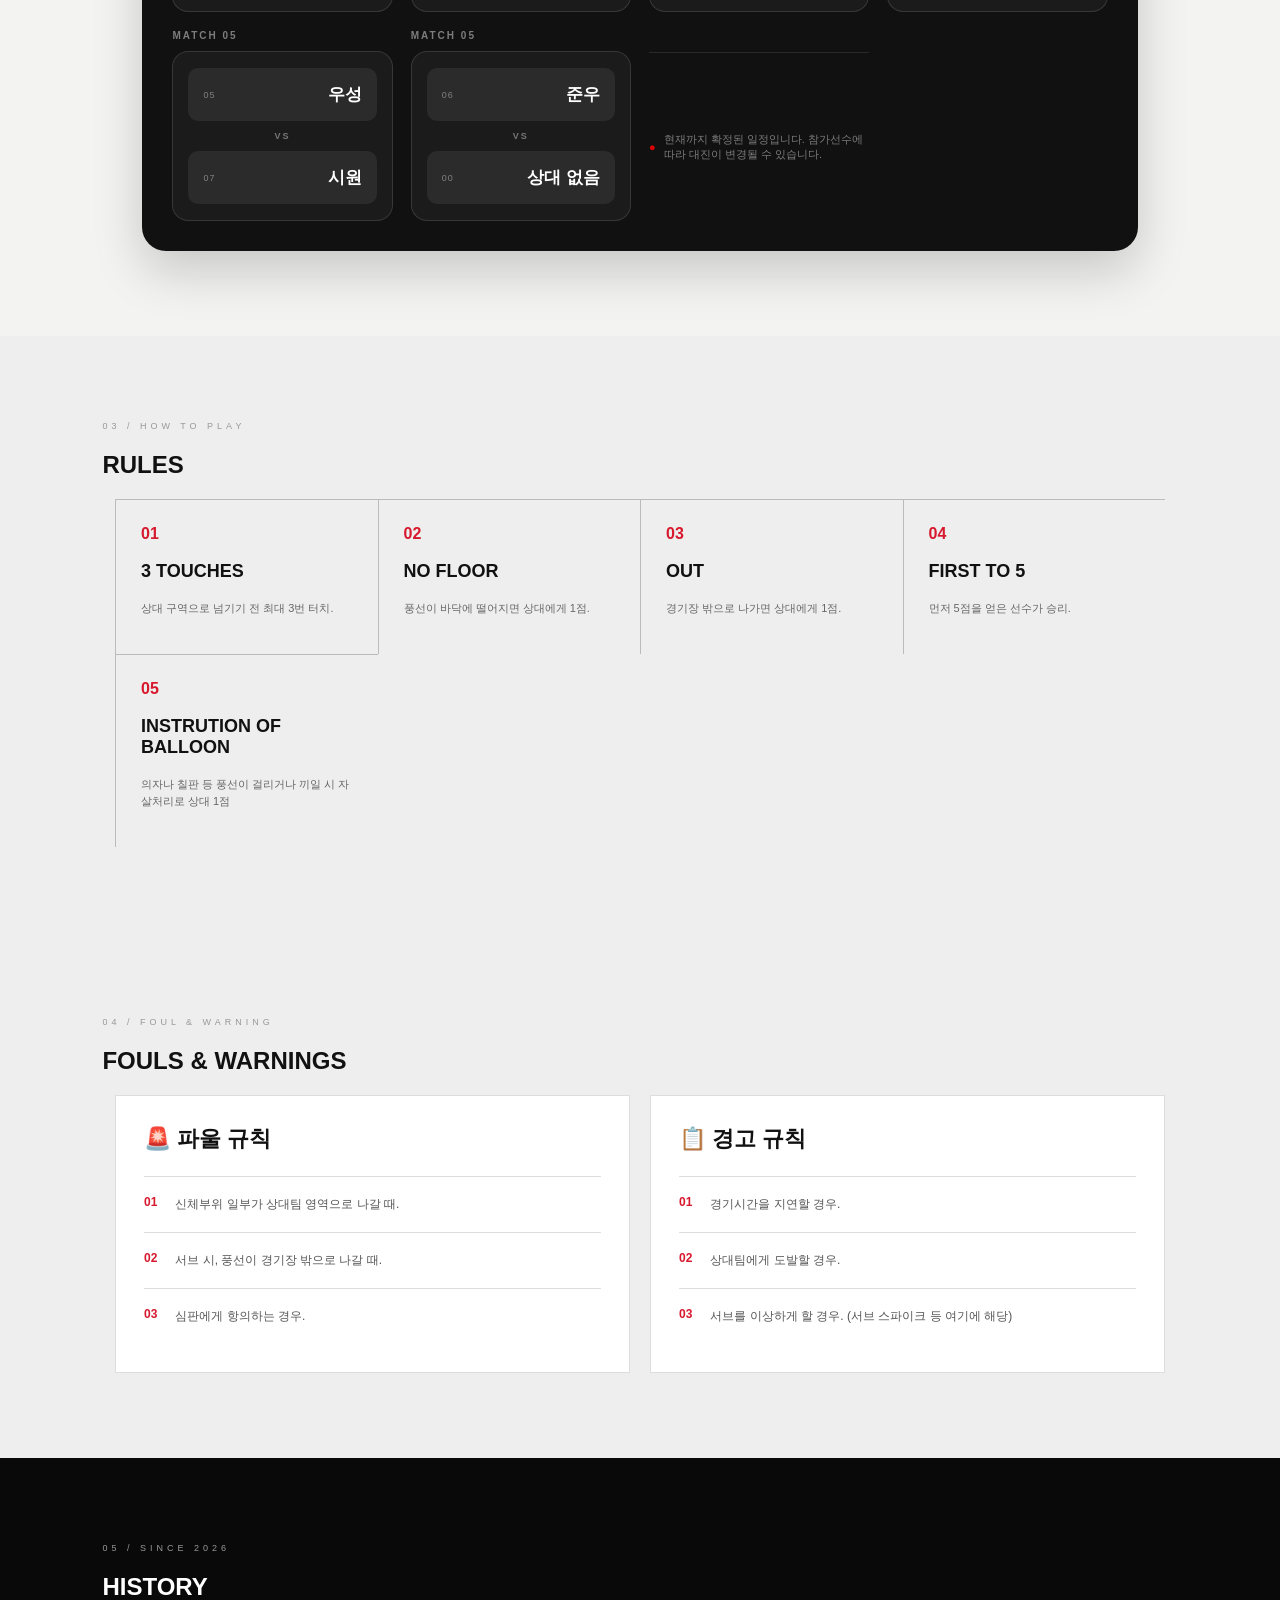
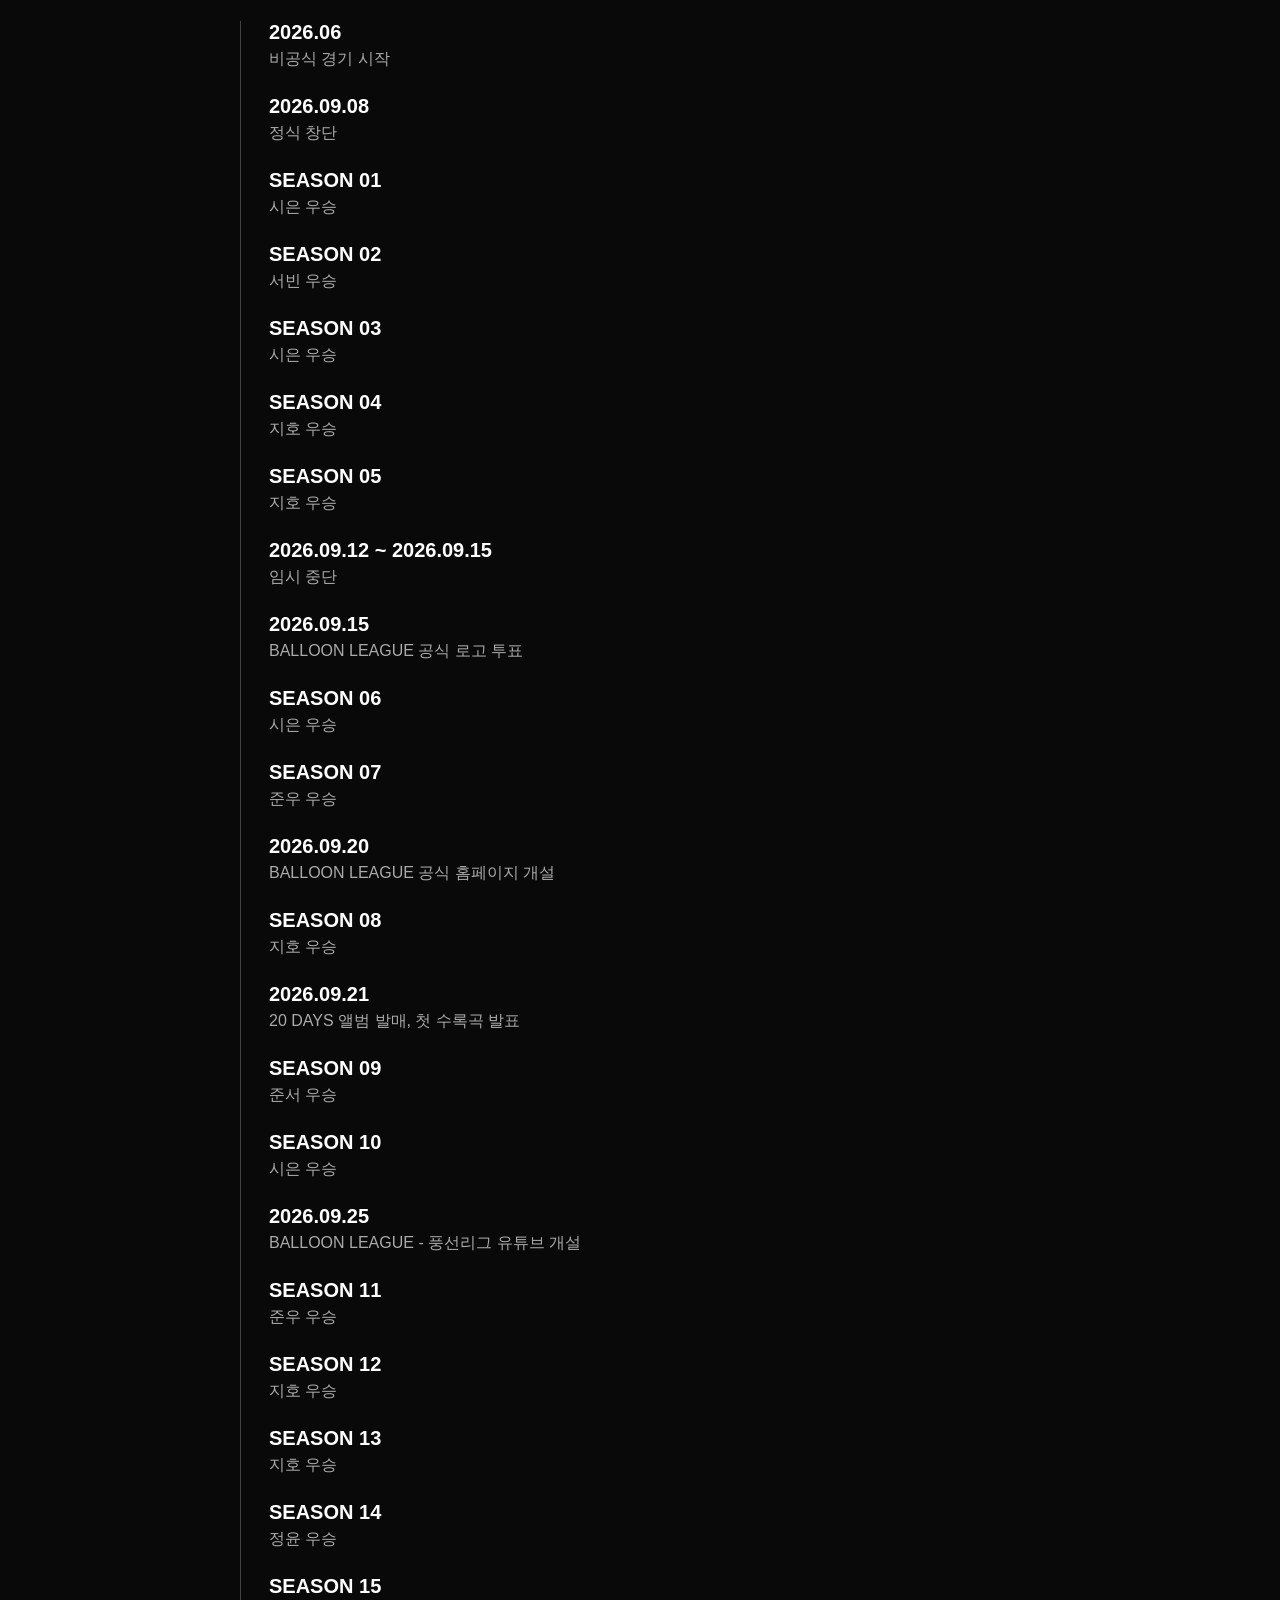
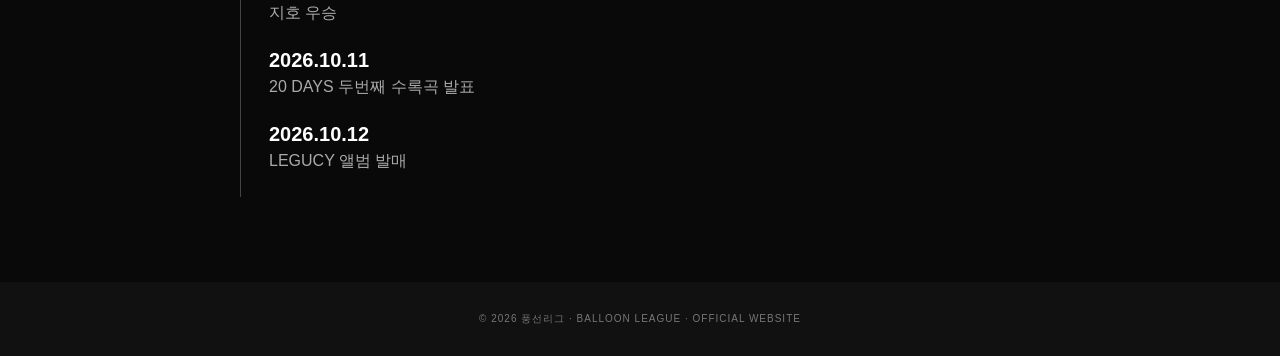
==== commit a81af655: "Update index.html" ====
--- a/index.html
+++ b/index.html
@@ -1078,7 +1078,7 @@
 
     <p>
       <b>2026.09.21</b>
-      BALLOON LEAGUE 노래 제작
+      20 DAYS 앨범 발매, 첫 수록곡 발표
     </p>
 
 
@@ -1126,6 +1126,16 @@
     <p>
       <b>SEASON 15</b>
       지호 우승
+    </p>  
+
+    <p>
+      <b>2026.10.11</b>
+      20 DAYS 두번째 수록곡 발표
+    </p>  
+
+    <p>
+      <b>2026.10.12</b>
+      LEGUCY 앨범 발매
     </p>  
     
   </div>
@@ -1216,7 +1226,7 @@
 ========================= */
 
 const season8Start =
-  new Date("2026-10-12T13:10:00+09:00").getTime();
+  new Date("2026-10-14T13:10:00+09:00").getTime();
 
 
 function updateSeason8Countdown() {
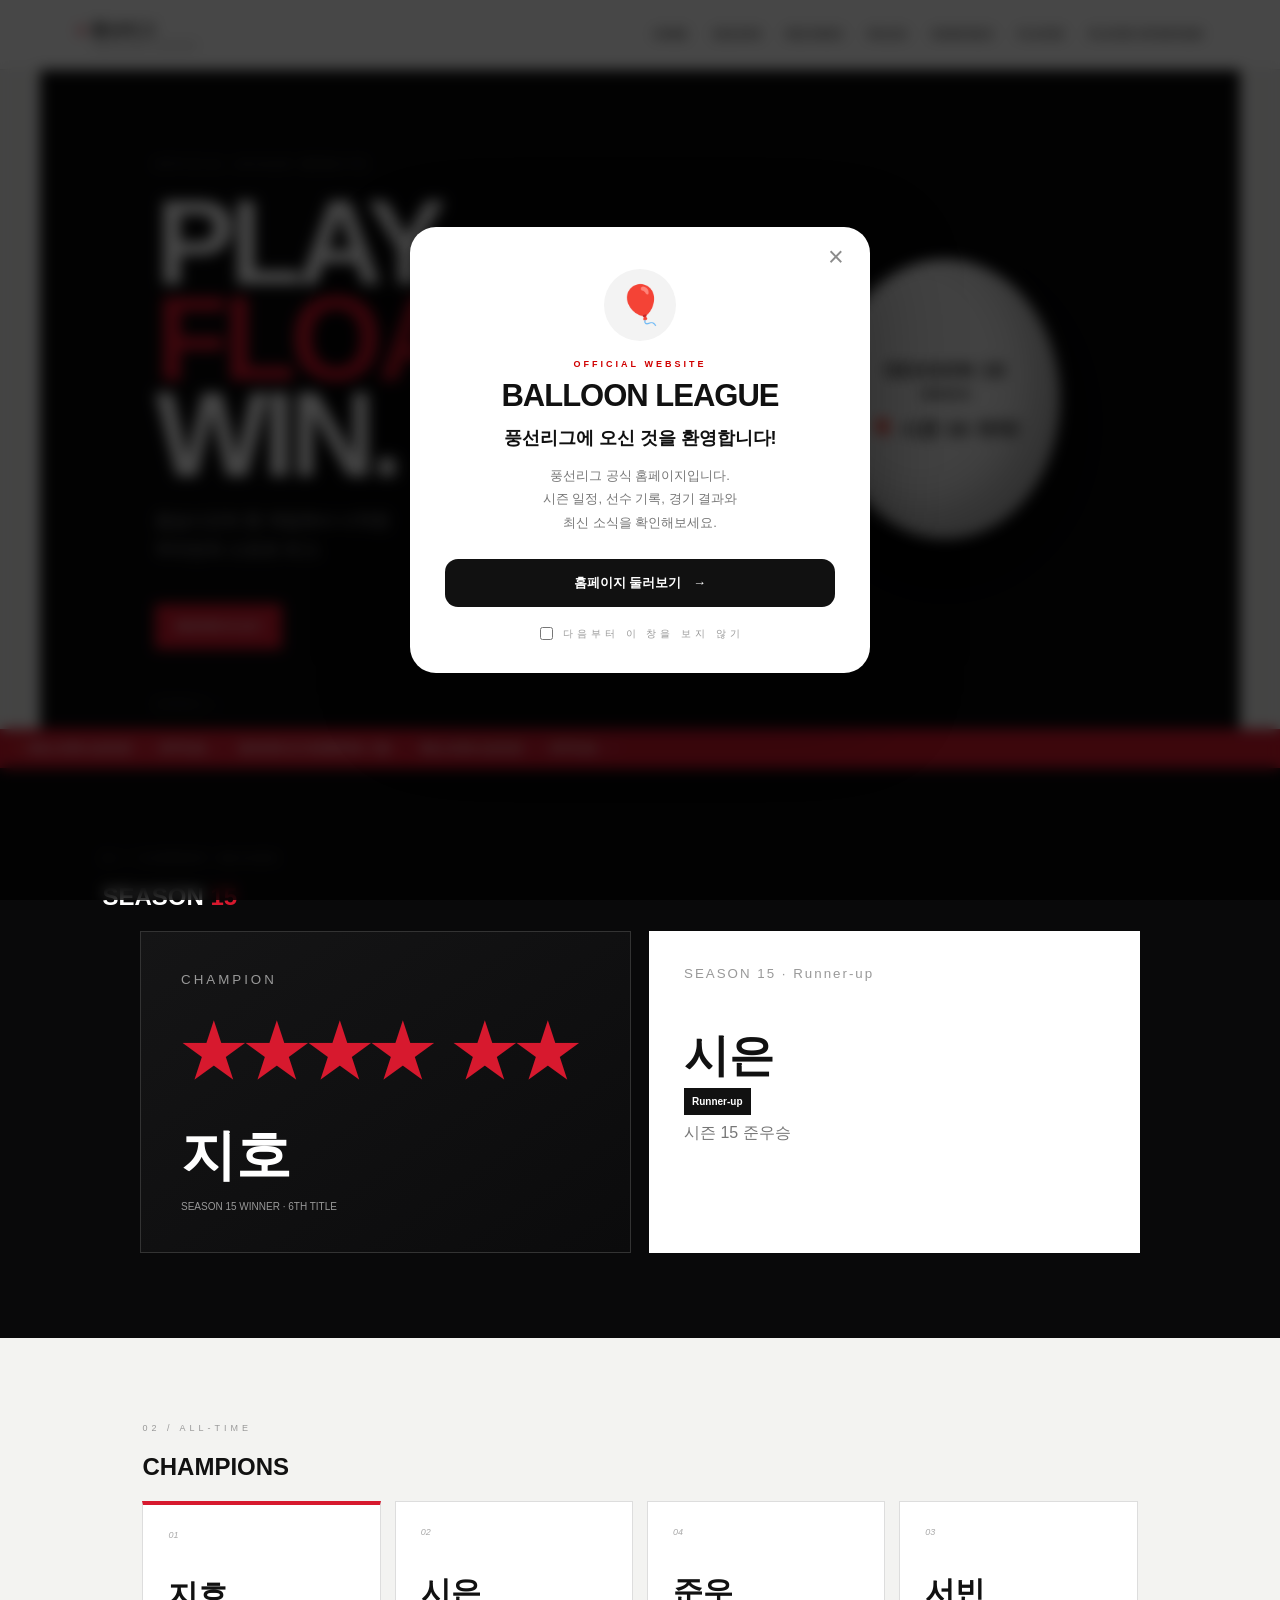
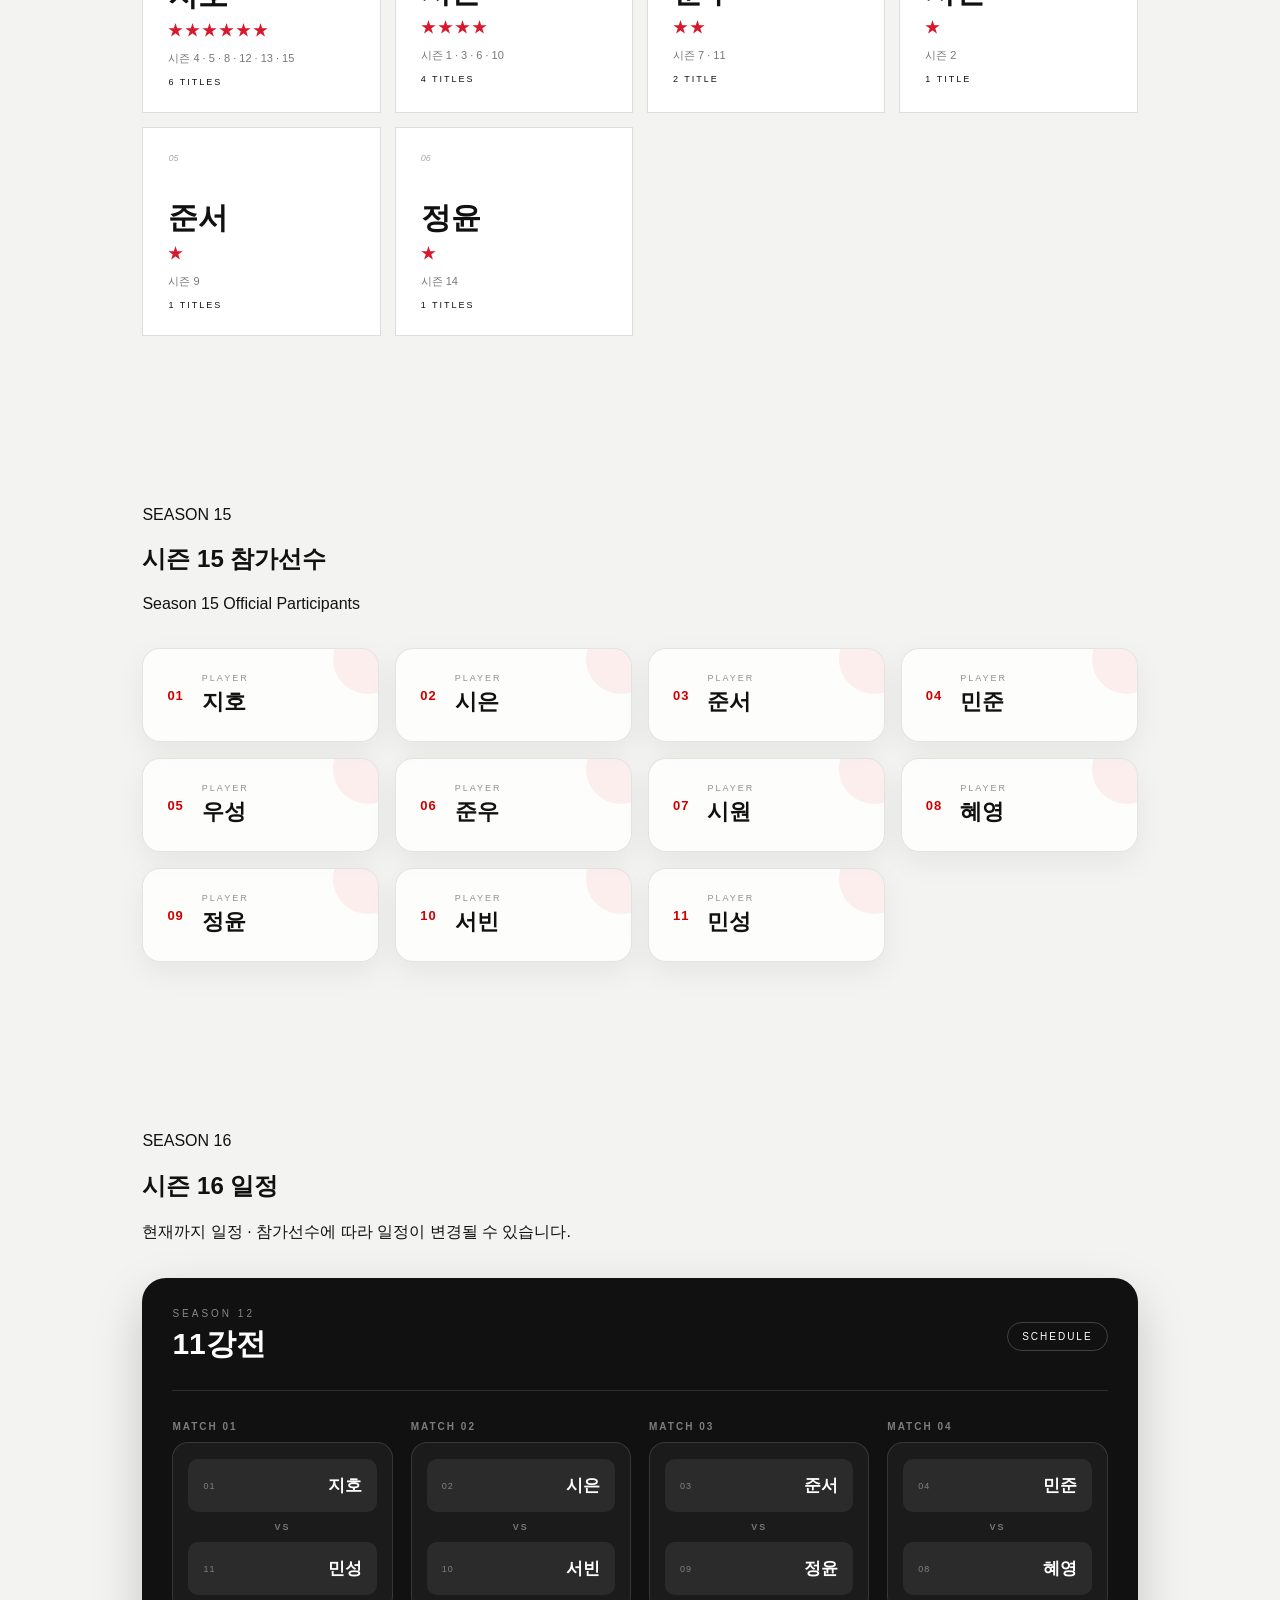
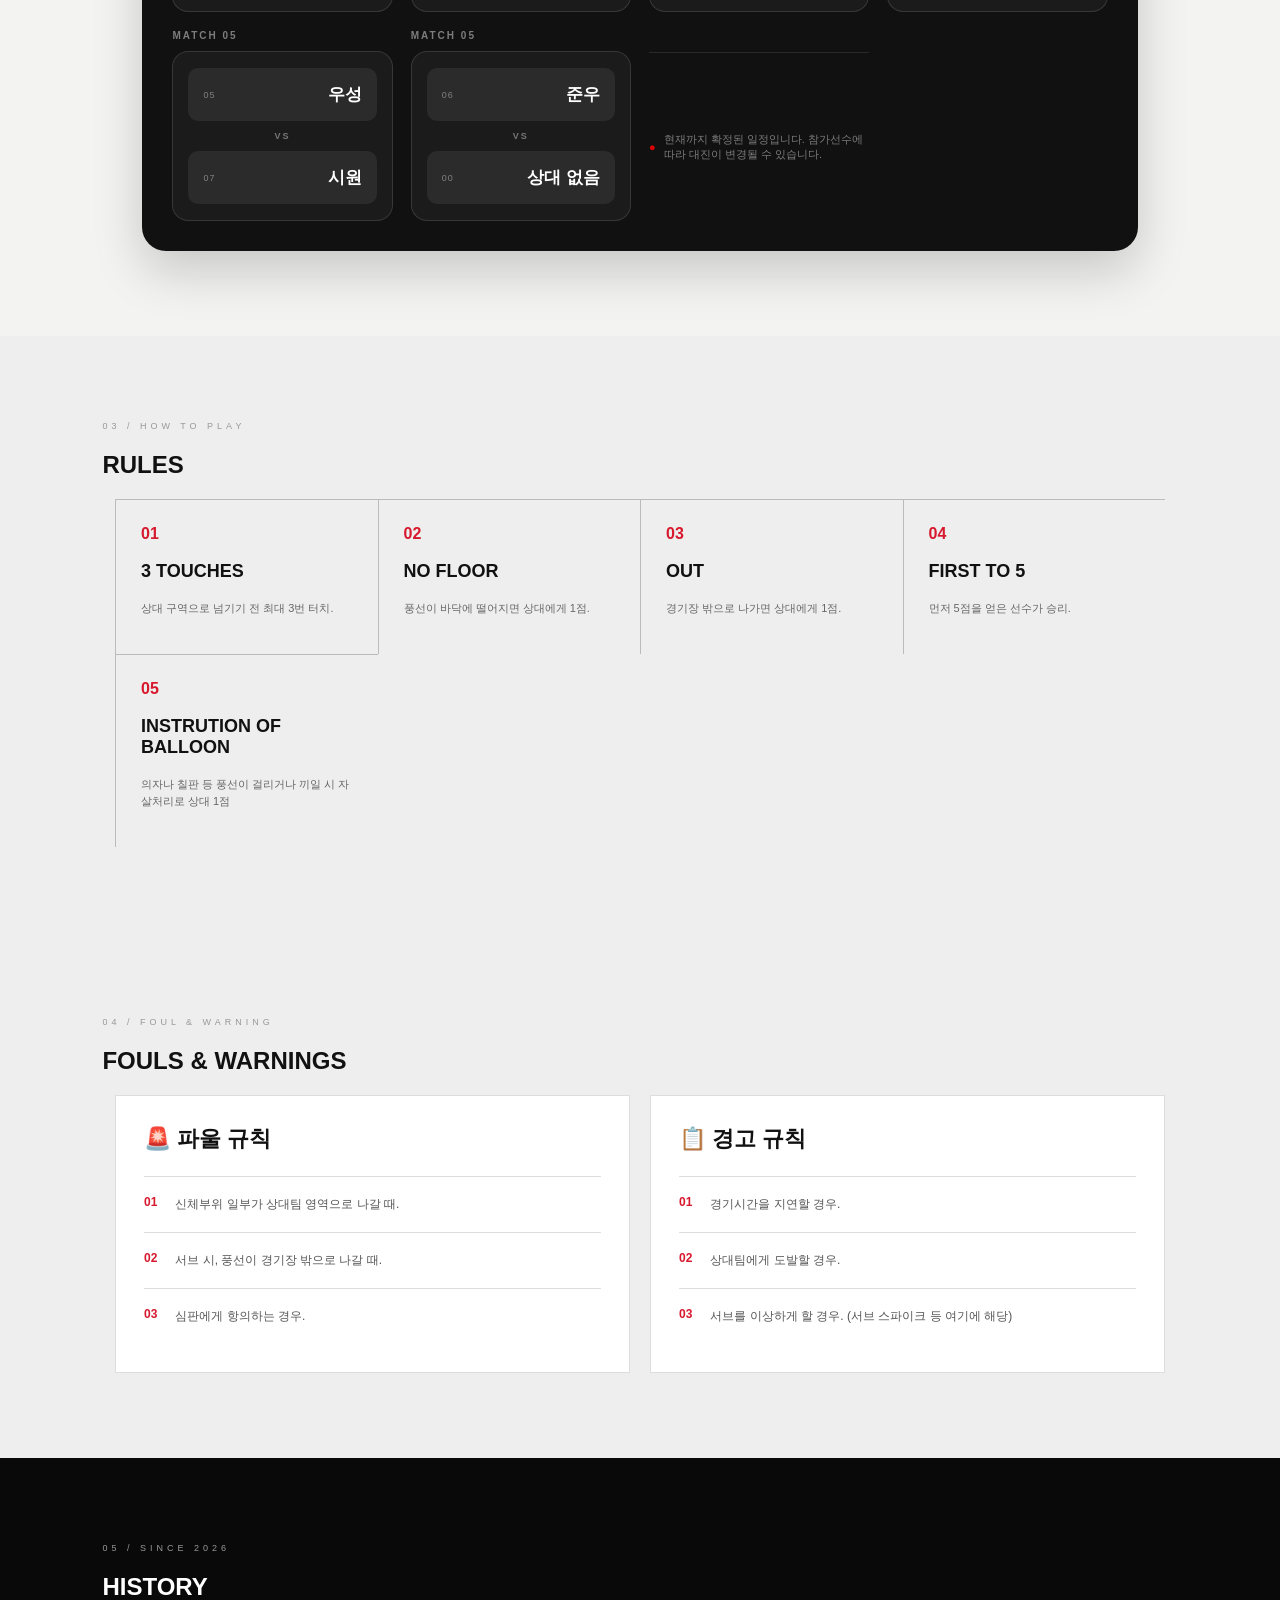
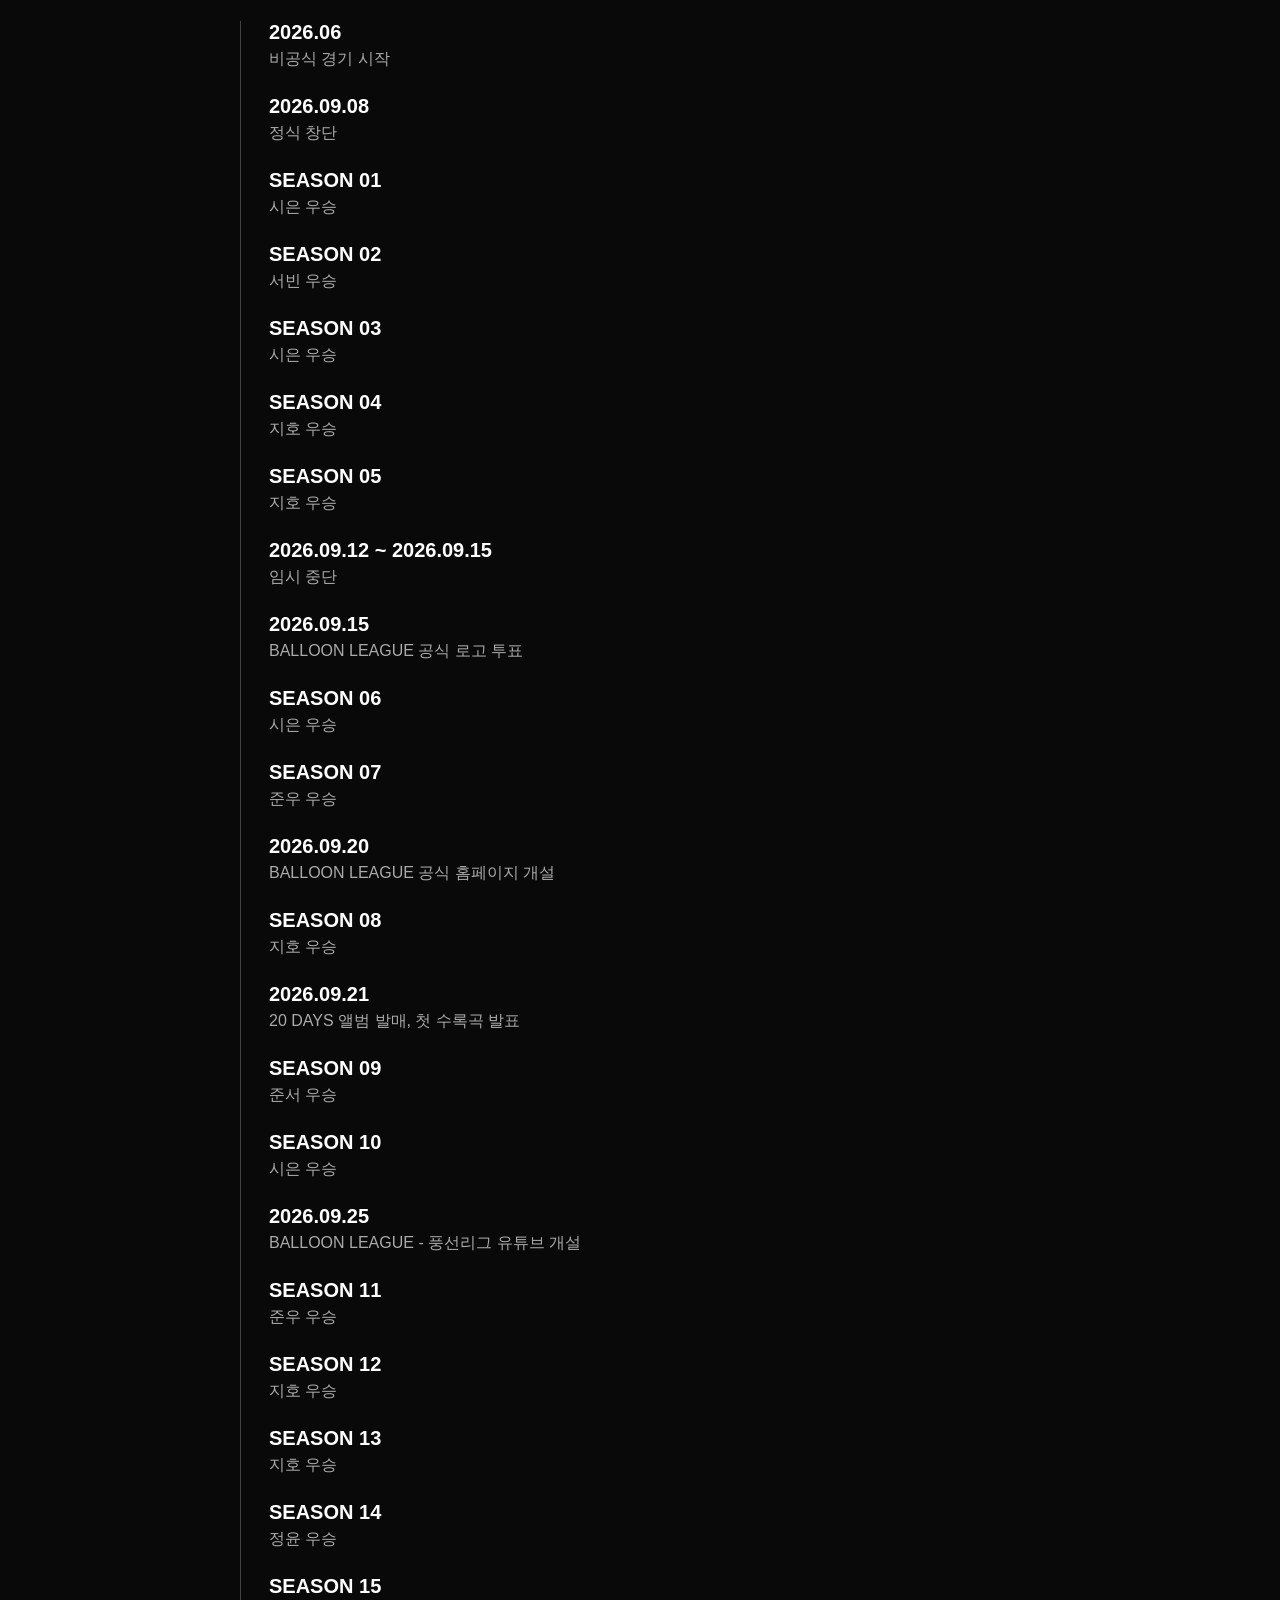
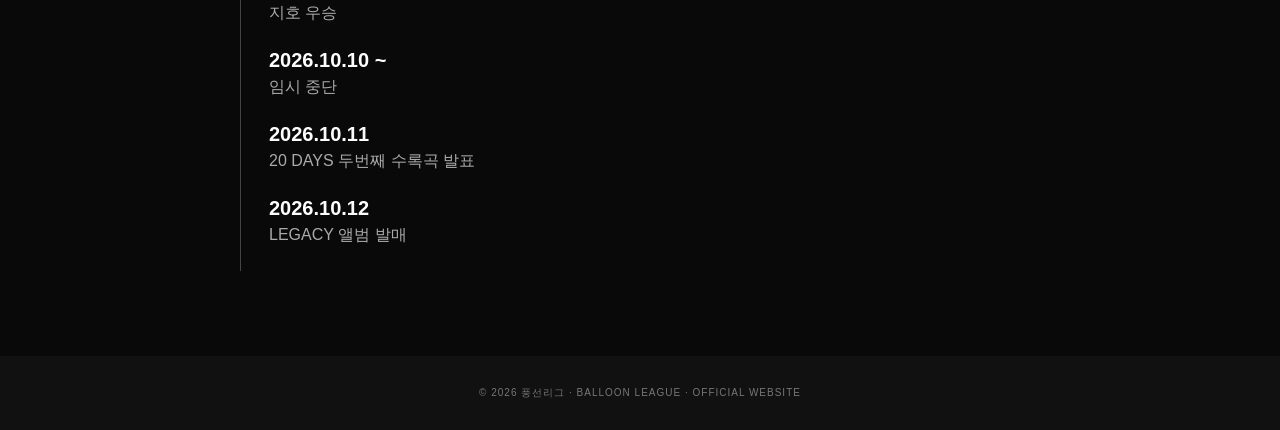
==== commit 7b4888f8: "Update index.html" ====
--- a/index.html
+++ b/index.html
@@ -1129,13 +1129,18 @@
     </p>  
 
     <p>
+      <b>2026.10.10 ~ </b>
+      임시 중단
+    </p>  
+    
+    <p>
       <b>2026.10.11</b>
       20 DAYS 두번째 수록곡 발표
     </p>  
 
     <p>
       <b>2026.10.12</b>
-      LEGUCY 앨범 발매
+      LEGACY 앨범 발매
     </p>  
     
   </div>
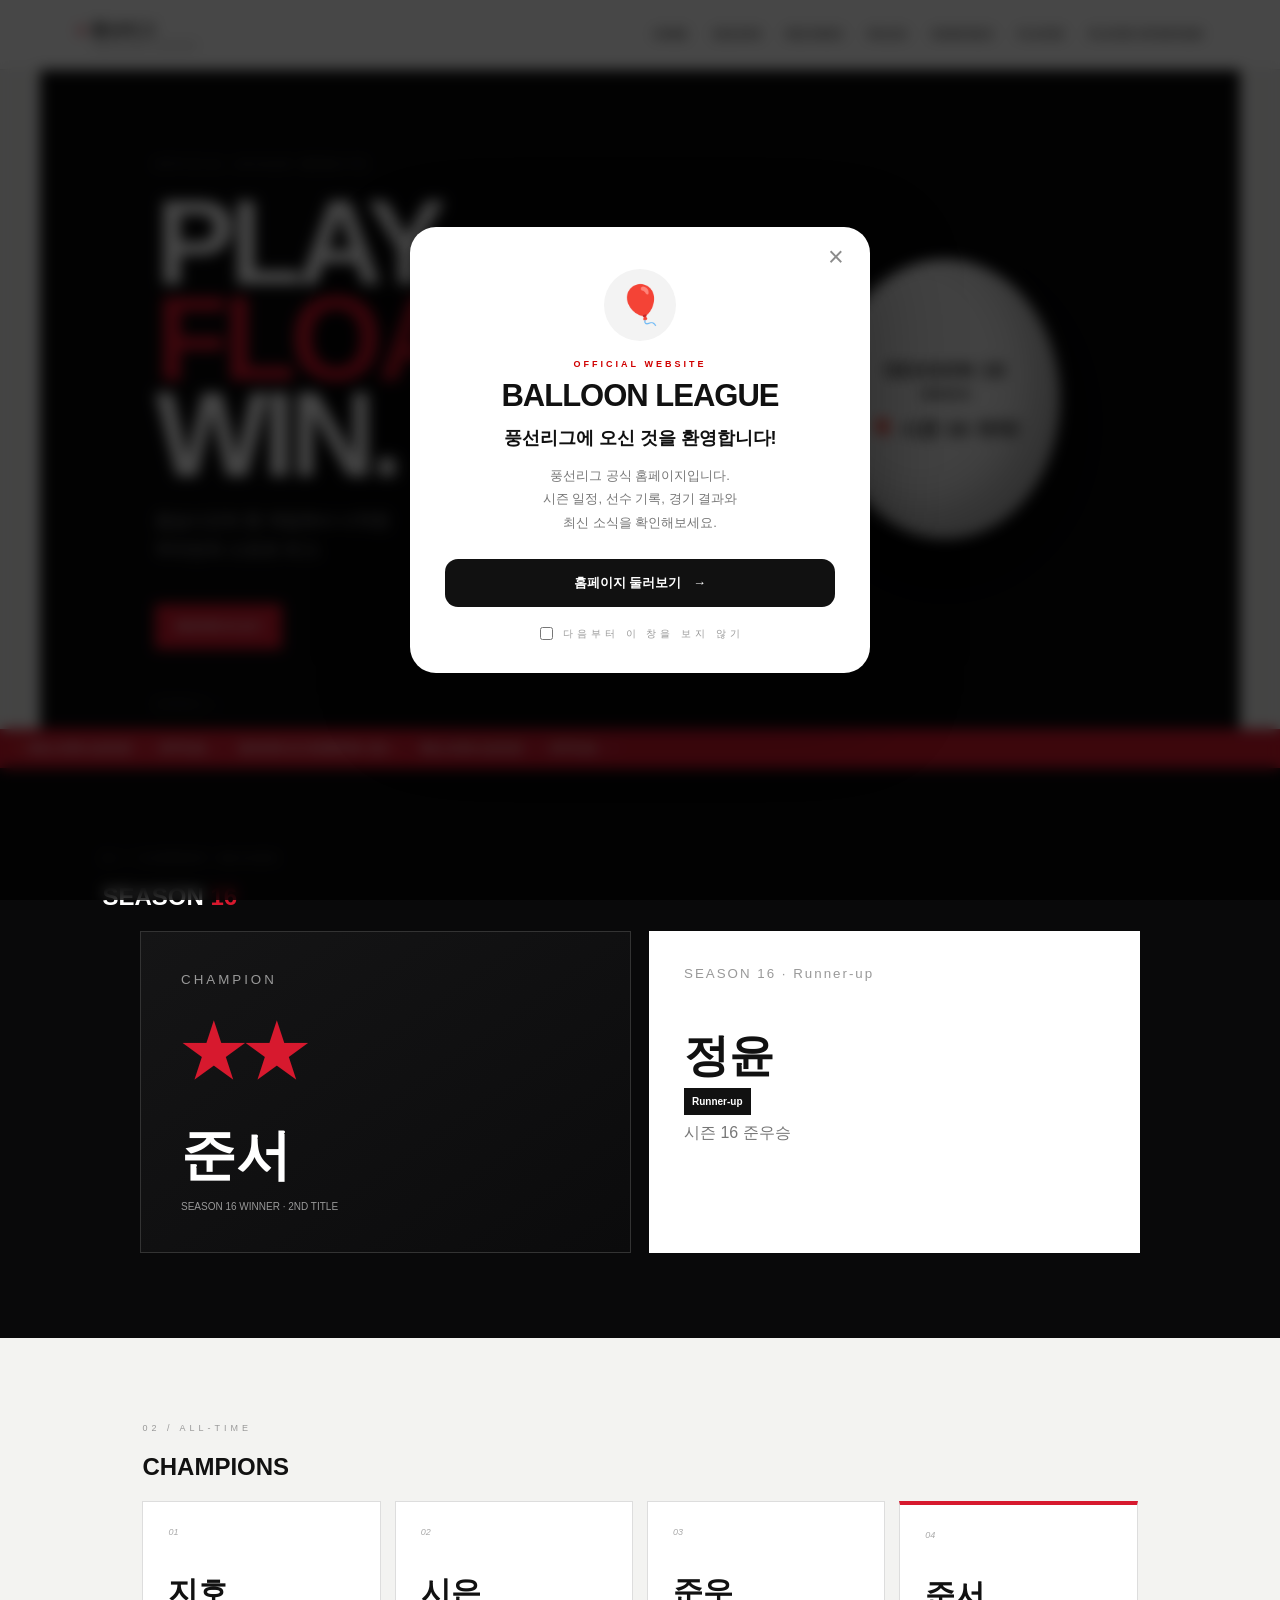
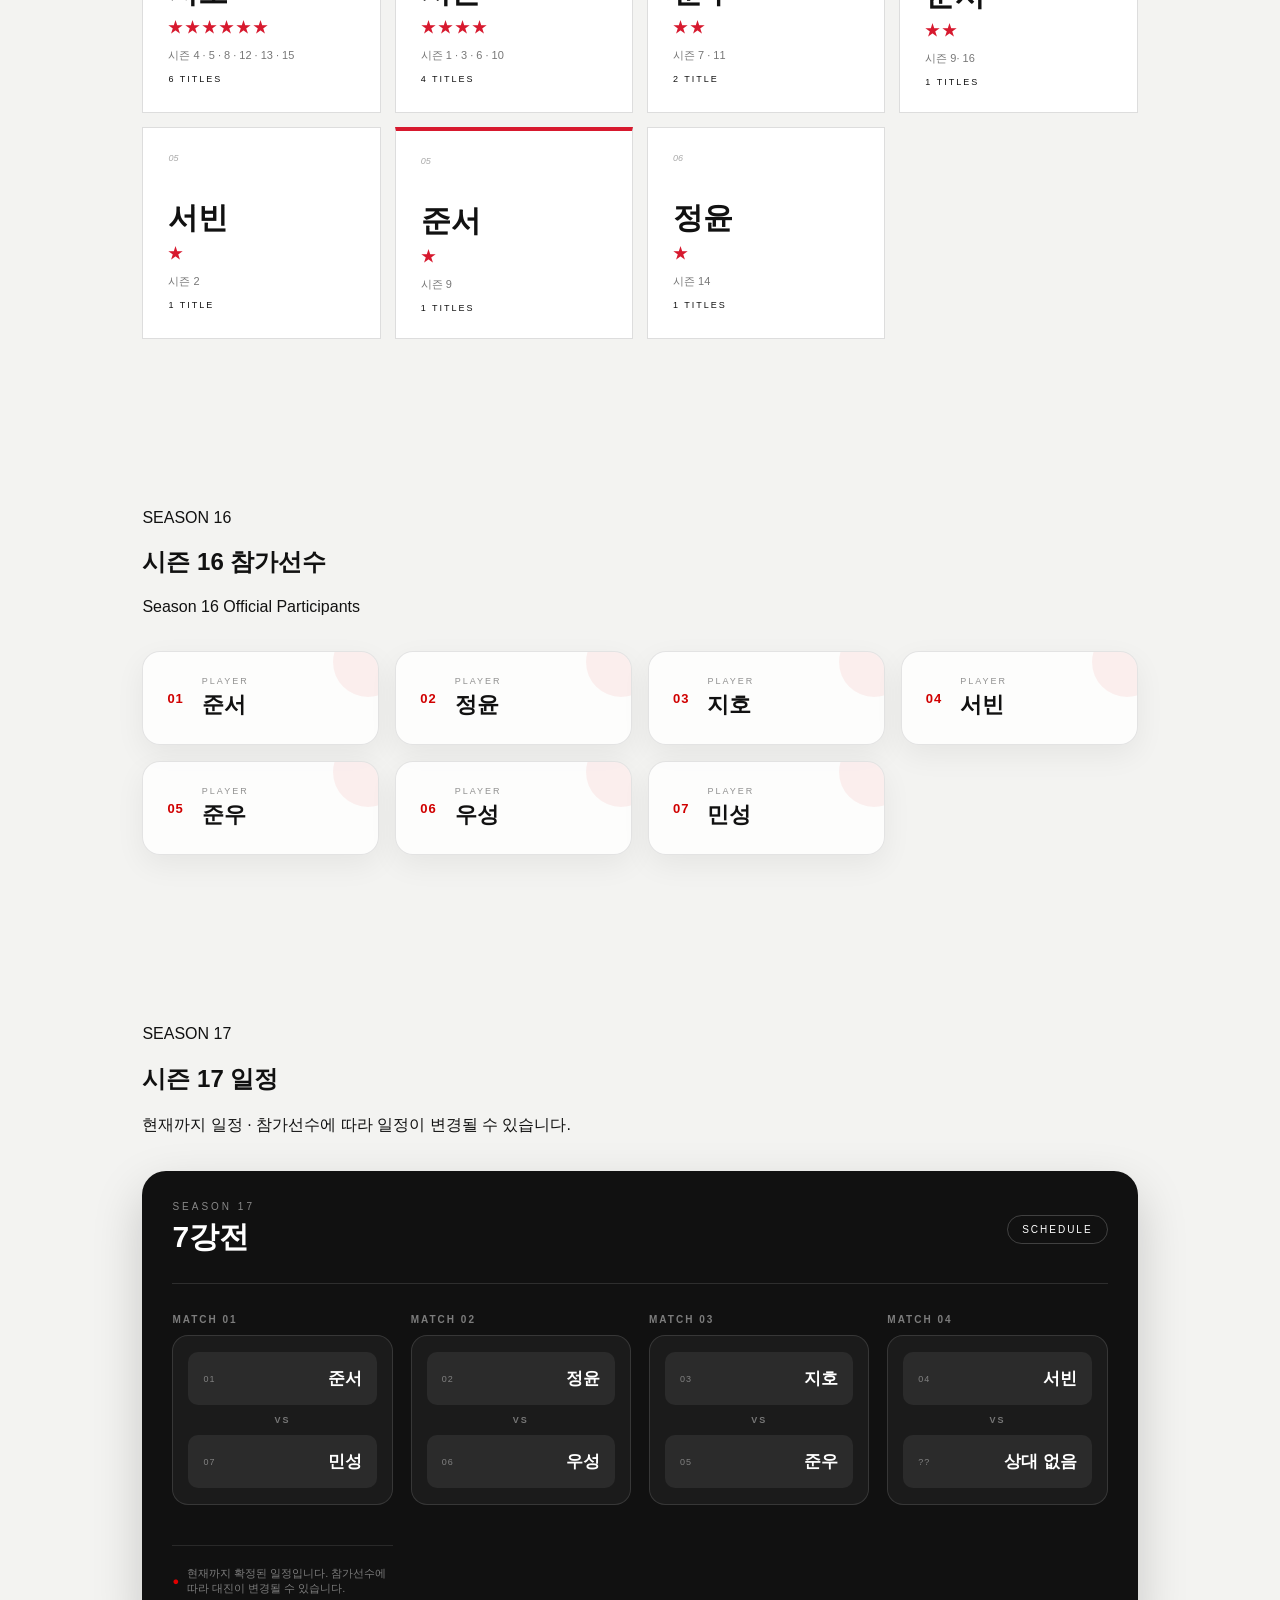
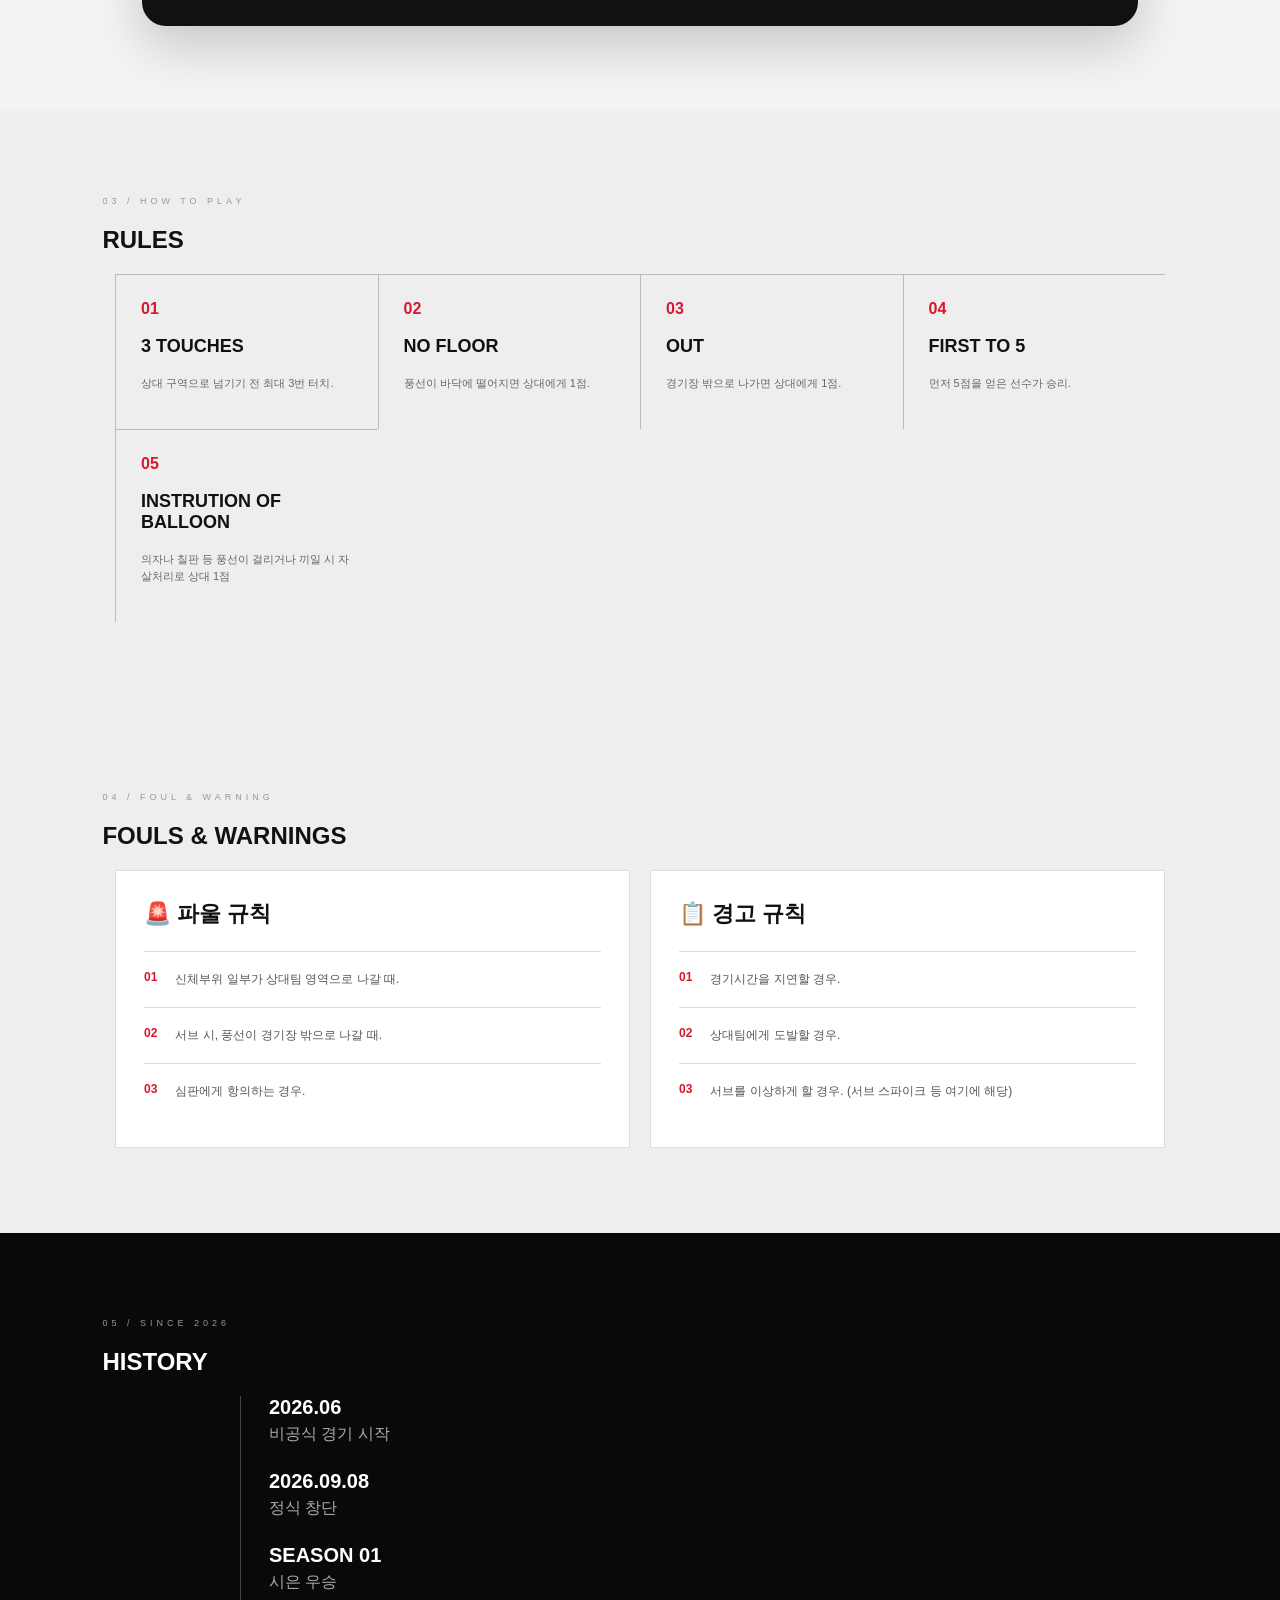
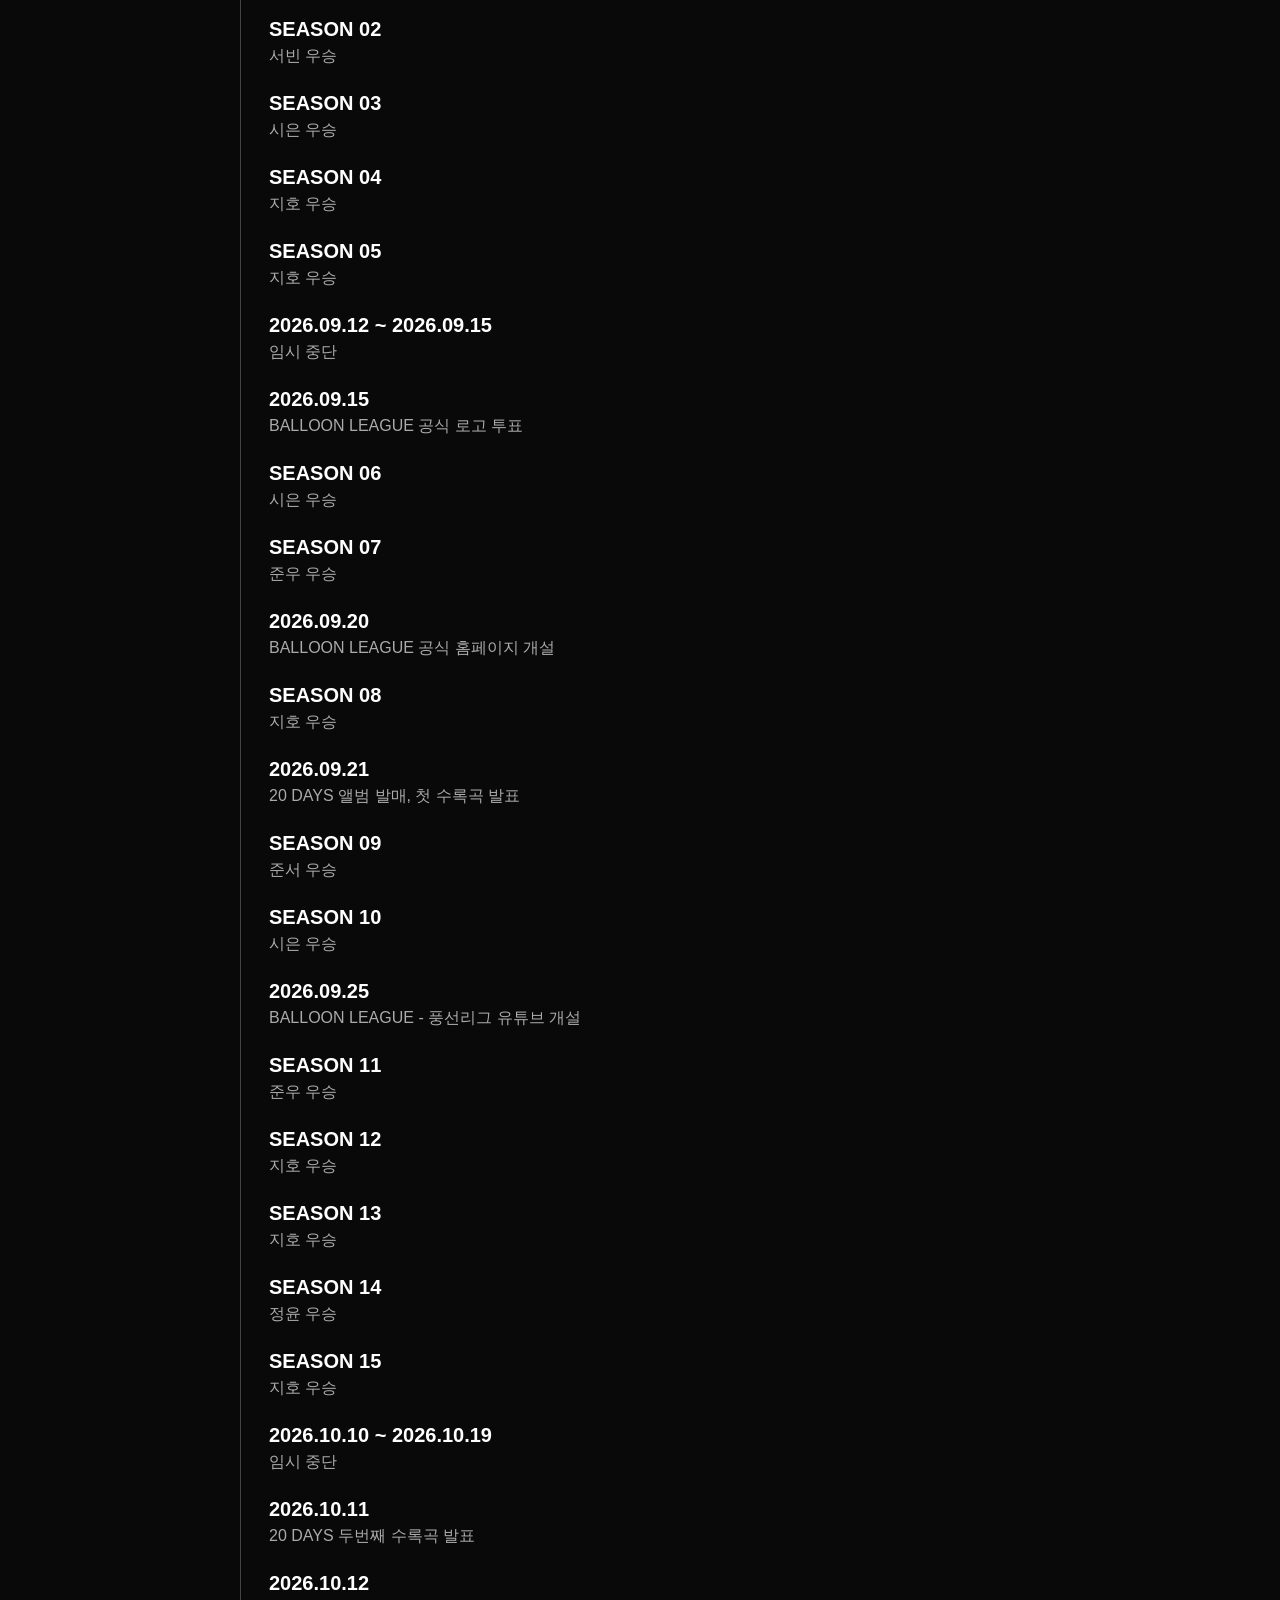
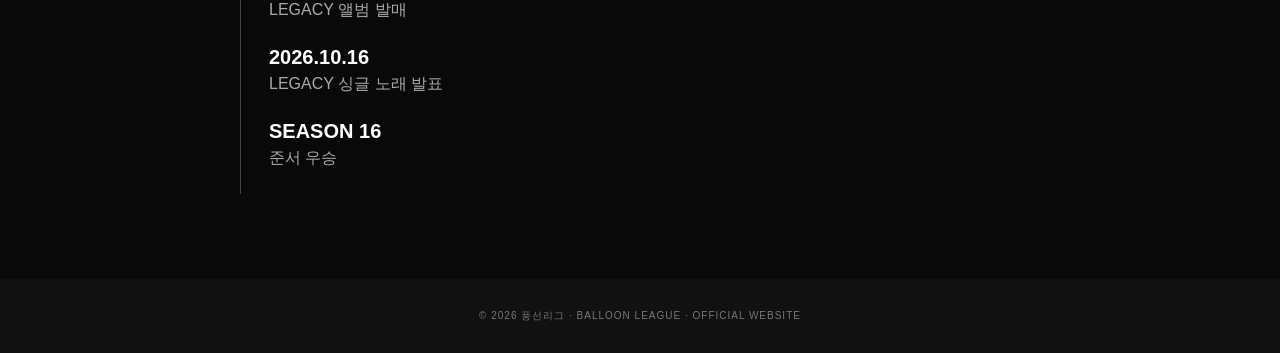
==== commit 83a64e2e: "Update index.html" ====
--- a/index.html
+++ b/index.html
@@ -204,7 +204,7 @@
     </h2>
 
     <a class="btn" href="#season">
-      SEASON 15 보기
+      SEASON 16 보기
     </a>
 
   </div>
@@ -251,19 +251,19 @@
 <div class="ticker">
 
   🎈 BALLOON LEAGUE　•　OFFICIAL　•　
-  SEASON 15 CHAMPION: 지호　•　
+  SEASON 16 CHAMPION: 준서　•　
   BALLOON LEAGUE　•　OFFICIAL　•
 
 </div>
 
 
-<!-- SEASON 15 -->
+<!-- SEASON 16 -->
 <section id="season" class="dark">
 
   <label>01 / CURRENT SEASON</label>
 
   <h2>
-    SEASON <em>15</em>
+    SEASON <em>16</em>
   </h2>
 
   <div class="season">
@@ -272,13 +272,12 @@
 
       <small>CHAMPION</small>
 
-      <strong>★★★★
-      ★★</strong>
-
-      <b>지호</b>
+      <strong>★★</strong>
+
+      <b>준서</b>
 
       <span>
-        SEASON 15 WINNER · 6TH TITLE
+        SEASON 16 WINNER · 2ND TITLE
       </span>
 
     </div>
@@ -287,15 +286,15 @@
     <div class="match">
 
       <small>
-        SEASON 15 · Runner-up
+        SEASON 16 · Runner-up
       </small>
 
-      <b>시은</b>
+      <b>정윤</b>
 
       <strong>Runner-up</strong>
 
       <p>
-        시즌 15 준우승
+        시즌 16 준우승
       </p>
 
     </div>
@@ -314,7 +313,7 @@
 
   <div class="cards">
 
-   <article class="new">
+   <article class>
 
       <i>01</i>
 
@@ -355,7 +354,7 @@
     
     <article>
 
-      <i>04</i>
+      <i>03</i>
 
       <b>준우</b>
 
@@ -372,9 +371,29 @@
     </article>
 
 
+     <article class="new">
+
+      <i>04</i>
+
+      <b>준서</b>
+
+      <strong>★★</strong>
+
+      <p>
+        시즌 9· 16
+      </p>
+
+      <small>
+        1 TITLES
+      </small>
+
+    </article>     
+
+    
+    
     <article>
 
-      <i>03</i>
+      <i>05</i>
 
       <b>서빈</b>
 
@@ -391,7 +410,7 @@
     </article>
     
 
-    <article>
+    <article class="new">
 
       <i>05</i>
 
@@ -434,19 +453,19 @@
 </section>
 
 
-<!-- SEASON 15 PLAYERS -->
+<!-- SEASON 16 PLAYERS -->
 <section id="season8-players" class="section">
 
   <div class="section-head">
 
-    <span>SEASON 15</span>
+    <span>SEASON 16</span>
 
     <h2>
-      시즌 15 참가선수
+      시즌 16 참가선수
     </h2>
 
     <p>
-      Season 15 Official Participants
+      Season 16 Official Participants
     </p>
 
   </div>
@@ -458,7 +477,7 @@
       <span>01</span>
       <div>
         <small>PLAYER</small>
-        <strong>지호</strong>
+        <strong>준서</strong>
       </div>
     </div>
 
@@ -467,7 +486,7 @@
       <span>02</span>
       <div>
         <small>PLAYER</small>
-        <strong>시은</strong>
+        <strong>정윤</strong>
       </div>
     </div>
 
@@ -476,7 +495,7 @@
       <span>03</span>
       <div>
         <small>PLAYER</small>
-        <strong>준서</strong>
+        <strong>지호</strong>
       </div>
     </div>
 
@@ -485,7 +504,7 @@
       <span>04</span>
       <div>
         <small>PLAYER</small>
-        <strong>민준</strong>
+        <strong>서빈</strong>
       </div>
     </div>
 
@@ -494,7 +513,7 @@
       <span>05</span>
       <div>
         <small>PLAYER</small>
-        <strong>우성</strong>
+        <strong>준우</strong>
       </div>
     </div>
 
@@ -503,7 +522,7 @@
       <span>06</span>
       <div>
         <small>PLAYER</small>
-        <strong>준우</strong>
+        <strong>우성</strong>
       </div>
     </div>
 
@@ -512,62 +531,27 @@
       <span>07</span>
       <div>
         <small>PLAYER</small>
-        <strong>시원</strong>
-      </div>
-    </div>
-
-
-    <div class="s7-player-card">
-      <span>08</span>
-      <div>
-        <small>PLAYER</small>
-        <strong>혜영</strong>
-      </div>
-    </div>
-
-
-       <div class="s7-player-card">
-      <span>09</span>
-      <div>
-        <small>PLAYER</small>
-        <strong>정윤</strong>
-      </div>
-    </div> 
-
-
-    <div class="s7-player-card">
-      <span>10</span>
-      <div>
-        <small>PLAYER</small>
-        <strong>서빈</strong>
-      </div>
-    </div>
-
-
-    <div class="s7-player-card">
-      <span>11</span>
-      <div>
-        <small>PLAYER</small>
         <strong>민성</strong>
       </div>
-    </div> 
-
-
+    </div>
+
+
+  
     
   </div>
 
 </section>
 
 
-<!-- SEASON 16 -->
+<!-- SEASON 17 -->
 <section id="season13" class="section season8-section">
 
   <div class="section-head">
 
-    <span>SEASON 16</span>
+    <span>SEASON 17</span>
 
     <h2>
-      시즌 16 일정
+      시즌 17 일정
     </h2>
 
     <p>
@@ -583,10 +567,10 @@
 
       <div>
 
-        <small>SEASON 12</small>
+        <small>SEASON 17</small>
 
         <h3>
-          11강전
+          7강전
         </h3>
 
       </div>
@@ -612,7 +596,7 @@
 
           <div class="bracket-player">
             <span>01</span>
-            <strong>지호</strong>
+            <strong>준서</strong>
           </div>
 
           <div class="bracket-vs">
@@ -620,7 +604,7 @@
           </div>
 
           <div class="bracket-player">
-            <span>11</span>
+            <span>07</span>
             <strong>민성</strong>
           </div>
 
@@ -640,7 +624,7 @@
 
           <div class="bracket-player">
             <span>02</span>
-            <strong>시은</strong>
+            <strong>정윤</strong></strong>
           </div>
 
           <div class="bracket-vs">
@@ -648,8 +632,8 @@
           </div>
 
           <div class="bracket-player">
-            <span>10</span>
-            <strong>서빈</strong>
+            <span>06</span>
+            <strong>우성</strong>
           </div>
 
         </div>
@@ -668,7 +652,7 @@
 
           <div class="bracket-player">
             <span>03</span>
-            <strong>준서</strong>
+            <strong>지호</strong>
           </div>
 
           <div class="bracket-vs">
@@ -676,8 +660,8 @@
           </div>
 
           <div class="bracket-player">
-            <span>09</span></span>
-            <strong>정윤</strong>
+            <span>05</span></span>
+            <strong>준우</strong>
           </div>
 
         </div>
@@ -696,7 +680,7 @@
 
           <div class="bracket-player">
             <span>04</span>
-            <strong>민준</strong>
+            <strong>서빈</strong>
           </div>
 
           <div class="bracket-vs">
@@ -704,68 +688,15 @@
           </div>
 
           <div class="bracket-player">
-            <span>08</span>
-            <strong>혜영</strong>
-          </div>
-
-        </div>
-
-      </div>
-
-            <!-- MATCH 05 -->
-      <div class="bracket-column">
-
-        <div class="bracket-label">
-          MATCH 05
-        </div>
-
-        <div class="bracket-match">
-
-          <div class="bracket-player">
-            <span>05</span>
-            <strong>우성</strong>
-          </div>
-
-          <div class="bracket-vs">
-            VS
-          </div>
-
-          <div class="bracket-player">
-            <span>07</span>
-            <strong>시원</strong>
-          </div>
-
-        </div>
-
-      </div>
-
-
-            <!-- MATCH 05 -->
-      <div class="bracket-column">
-
-        <div class="bracket-label">
-          MATCH 05
-        </div>
-
-        <div class="bracket-match">
-
-          <div class="bracket-player">
-            <span>06</span>
-            <strong>준우</strong>
-          </div>
-
-          <div class="bracket-vs">
-            VS
-          </div>
-
-          <div class="bracket-player">
-            <span>00</span>
+            <span>??</span>
             <strong>상대 없음</strong>
           </div>
 
         </div>
 
       </div>
+
+ 
       
 
      
@@ -1129,7 +1060,7 @@
     </p>  
 
     <p>
-      <b>2026.10.10 ~ </b>
+      <b>2026.10.10 ~ 2026.10.19</b>
       임시 중단
     </p>  
     
@@ -1142,6 +1073,17 @@
       <b>2026.10.12</b>
       LEGACY 앨범 발매
     </p>  
+
+    <p>
+      <b>2026.10.16</b>
+      LEGACY 싱글 노래 발표
+    </p>  
+
+
+   <p>
+      <b>SEASON 16</b>
+      준서 우승
+  </p>  
     
   </div>
 
@@ -1231,7 +1173,7 @@
 ========================= */
 
 const season8Start =
-  new Date("2026-10-14T13:10:00+09:00").getTime();
+  new Date("2026-10-26T13:10:00+09:00").getTime();
 
 
 function updateSeason8Countdown() {
